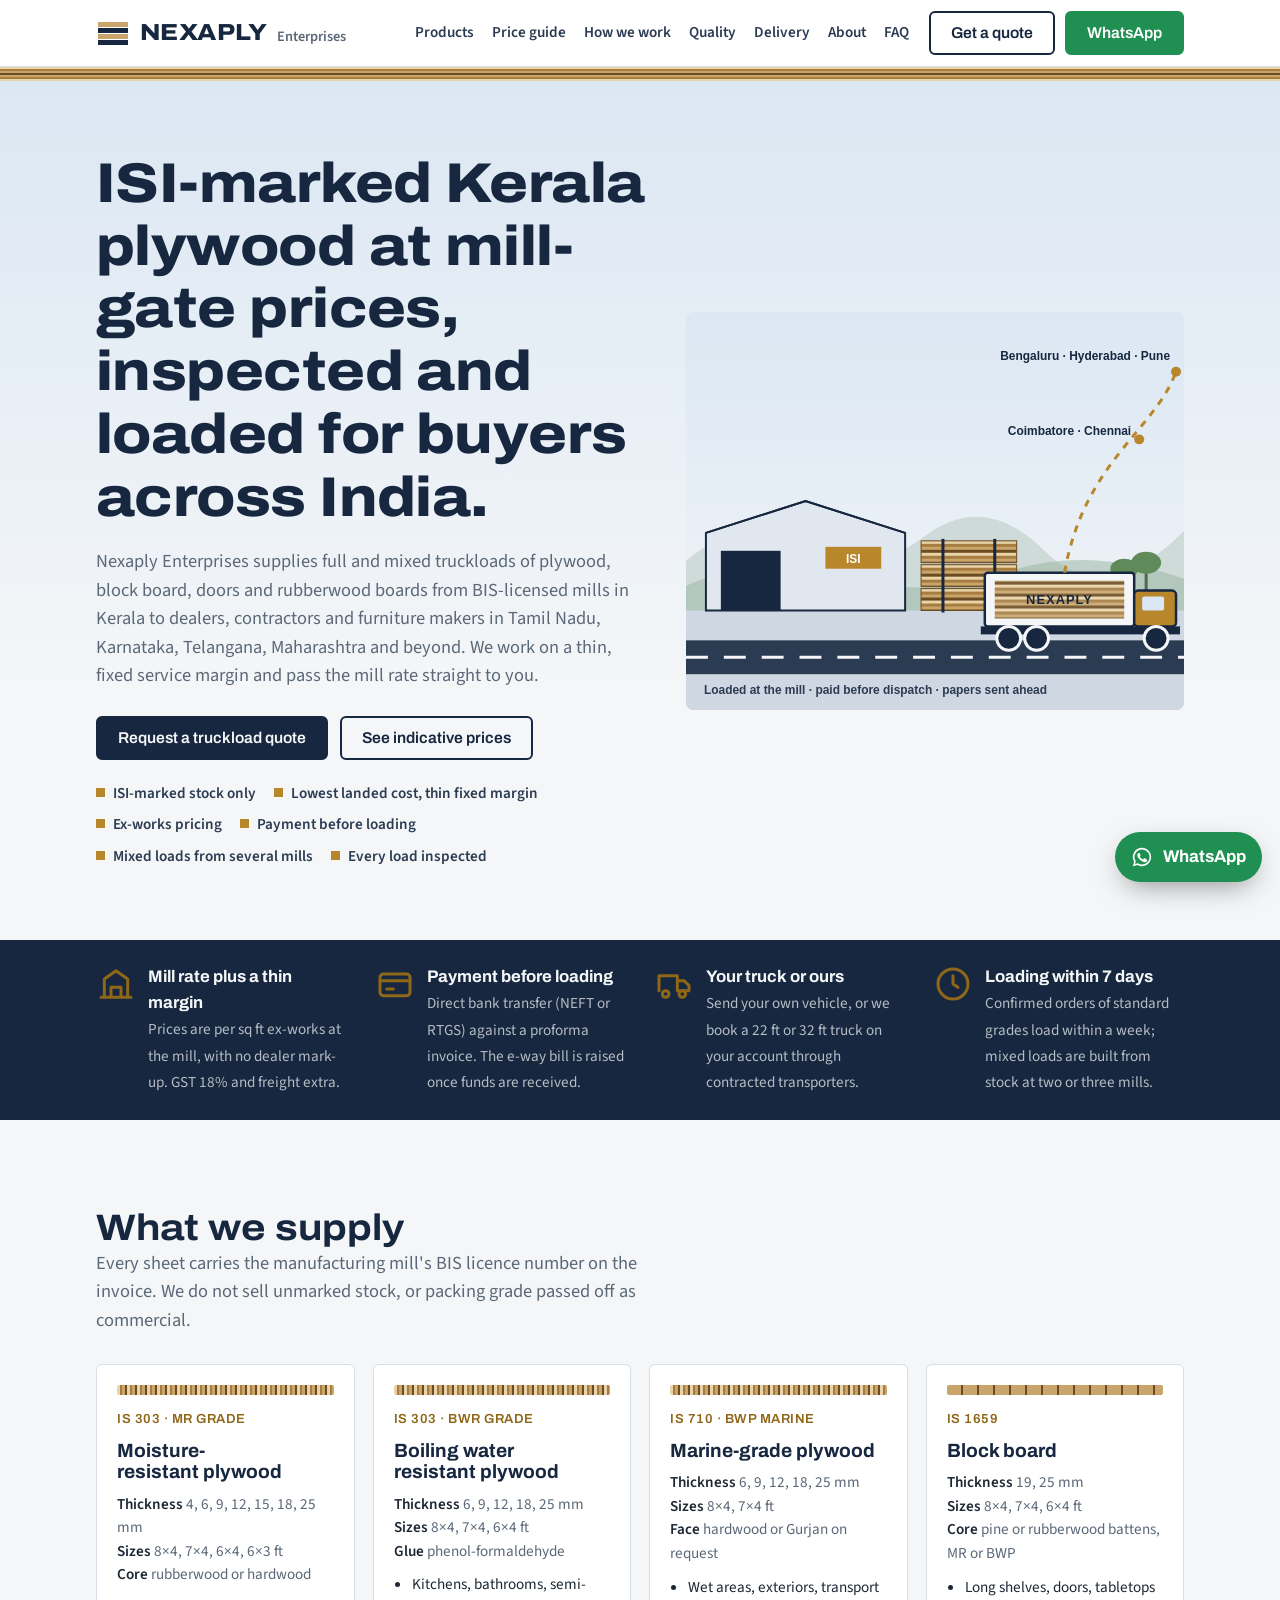
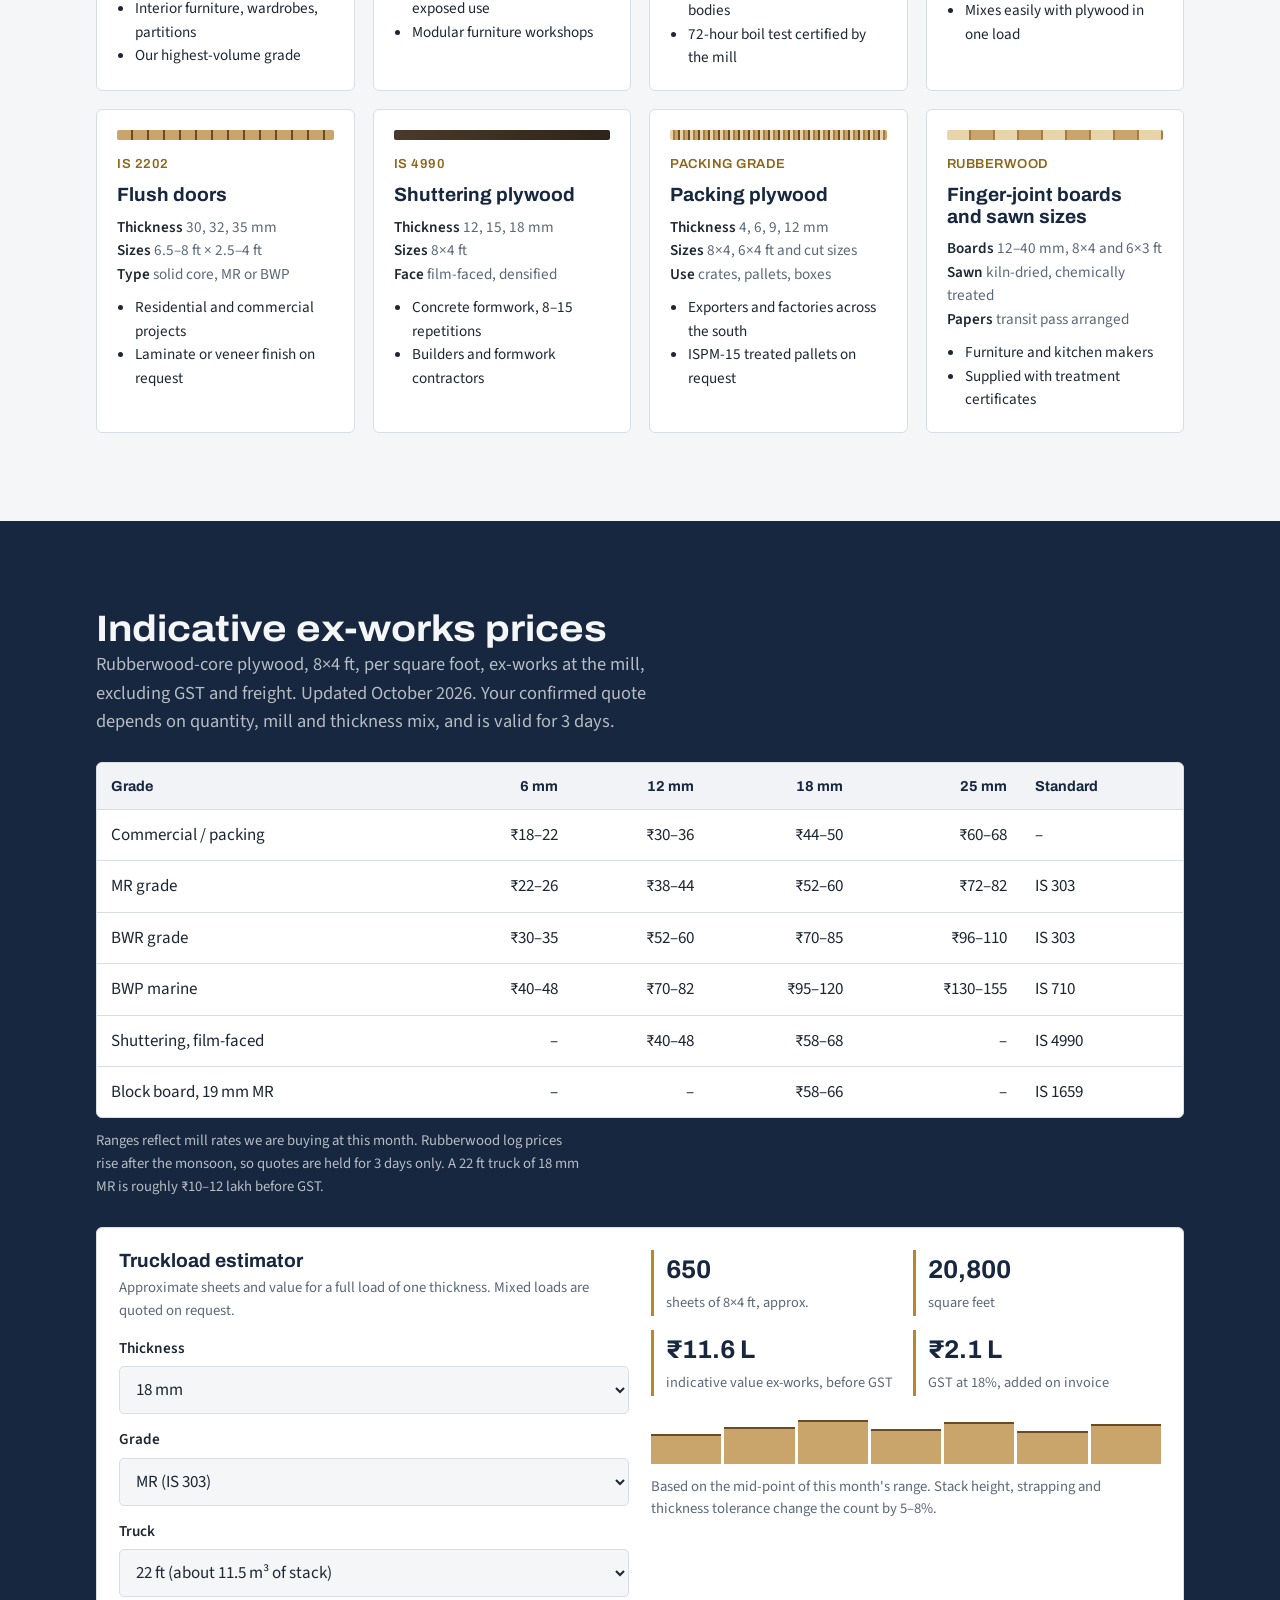
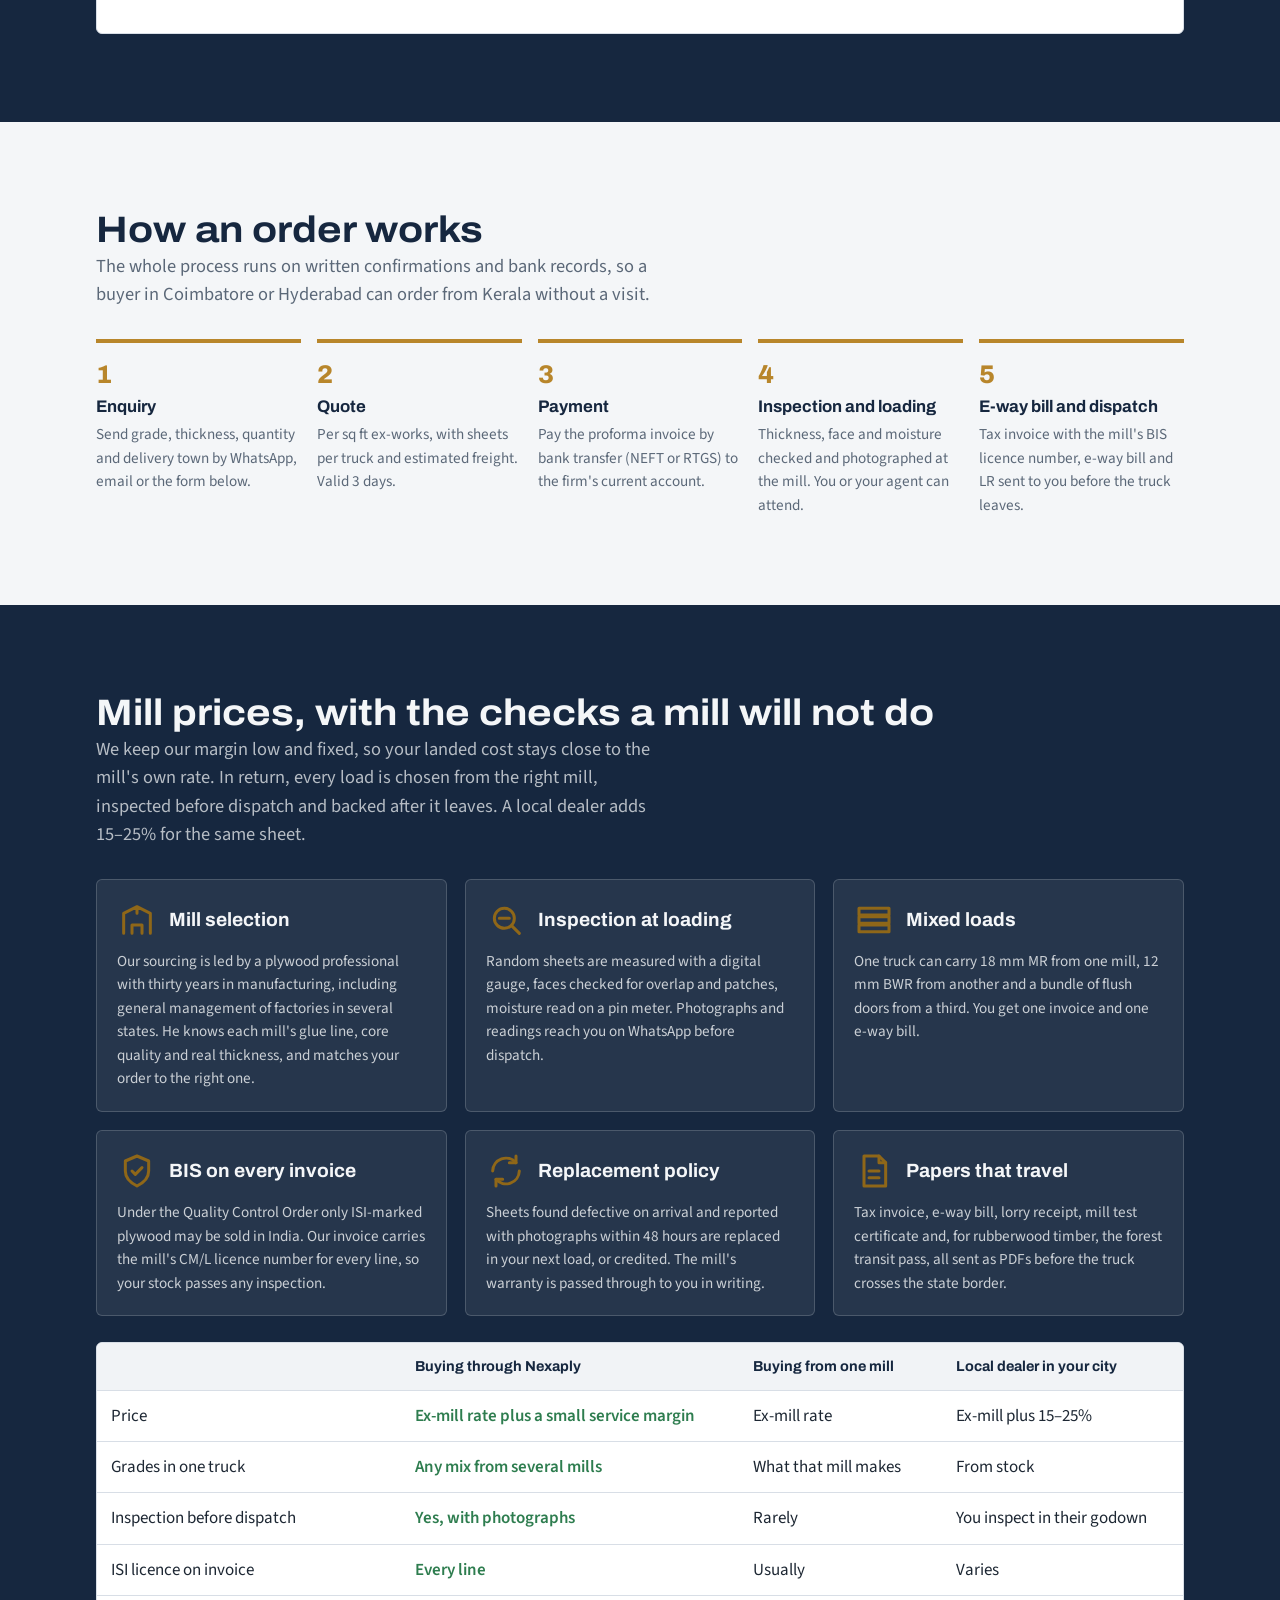
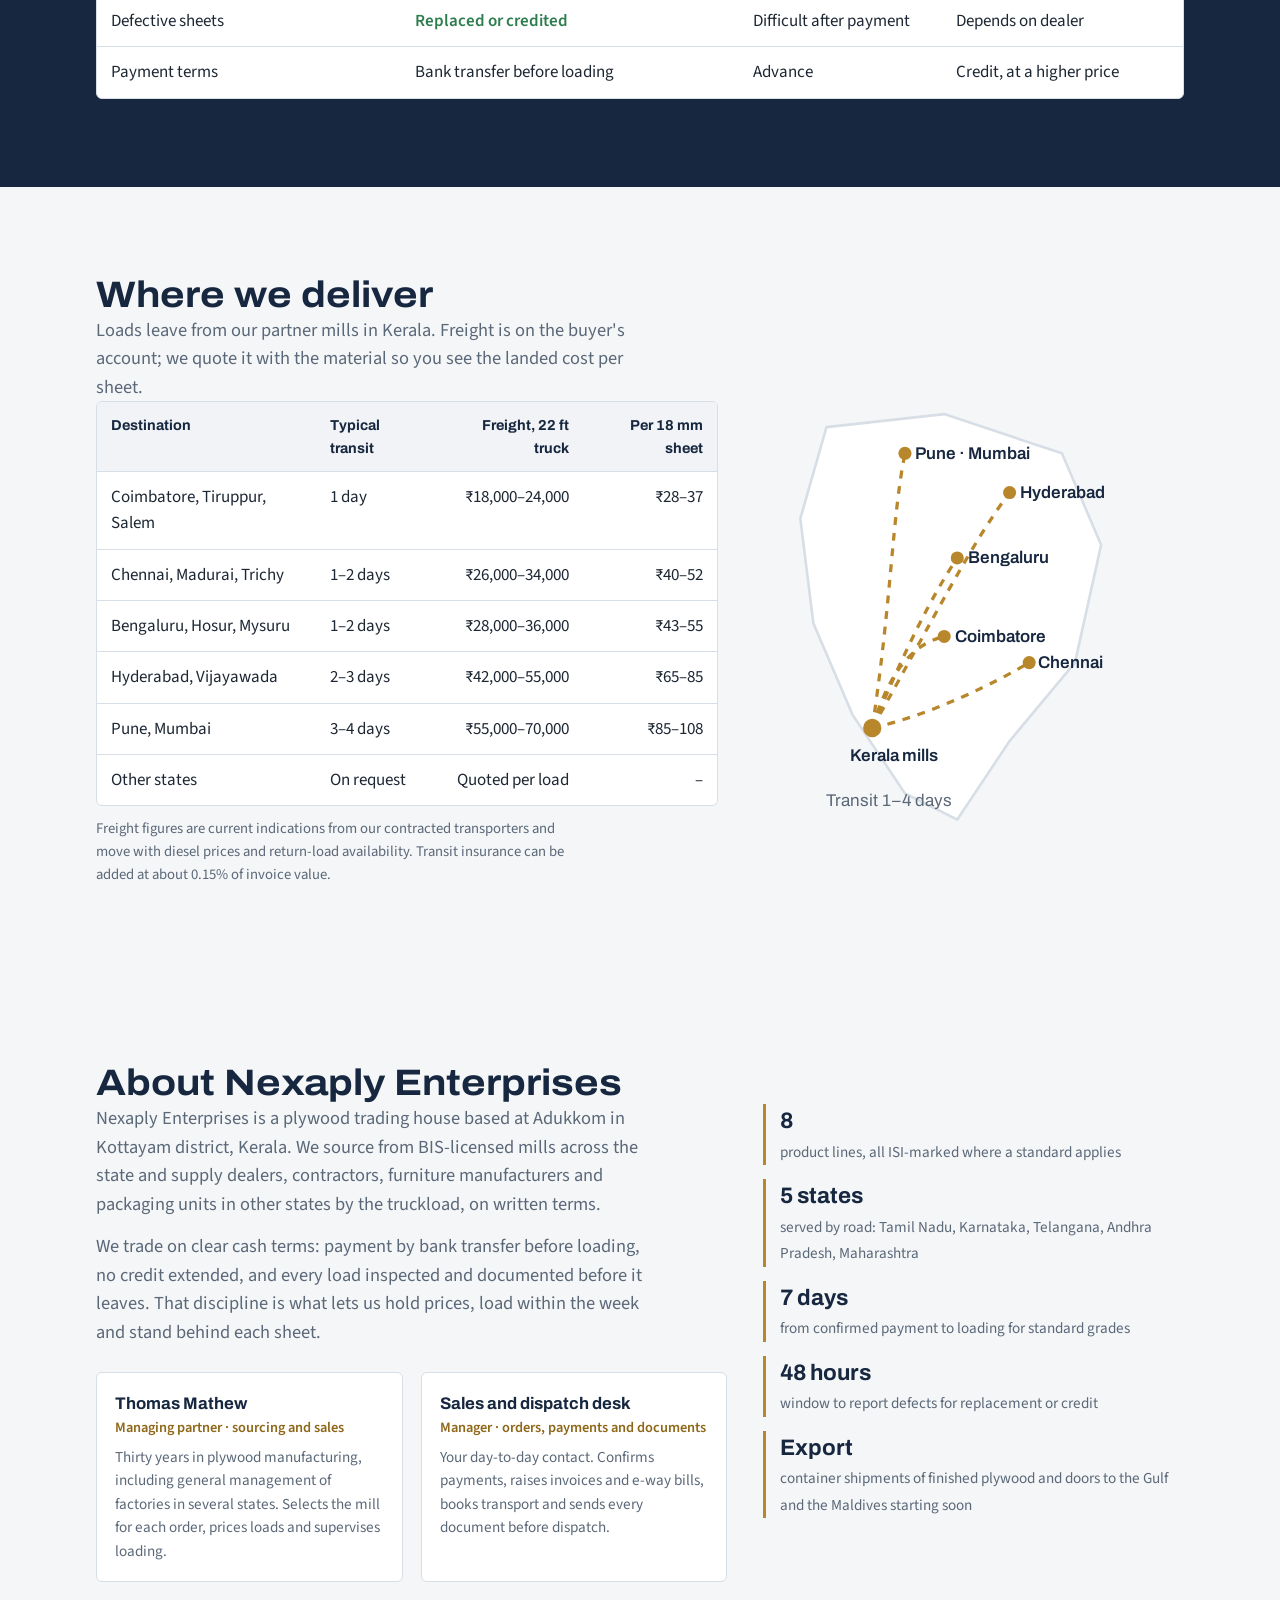
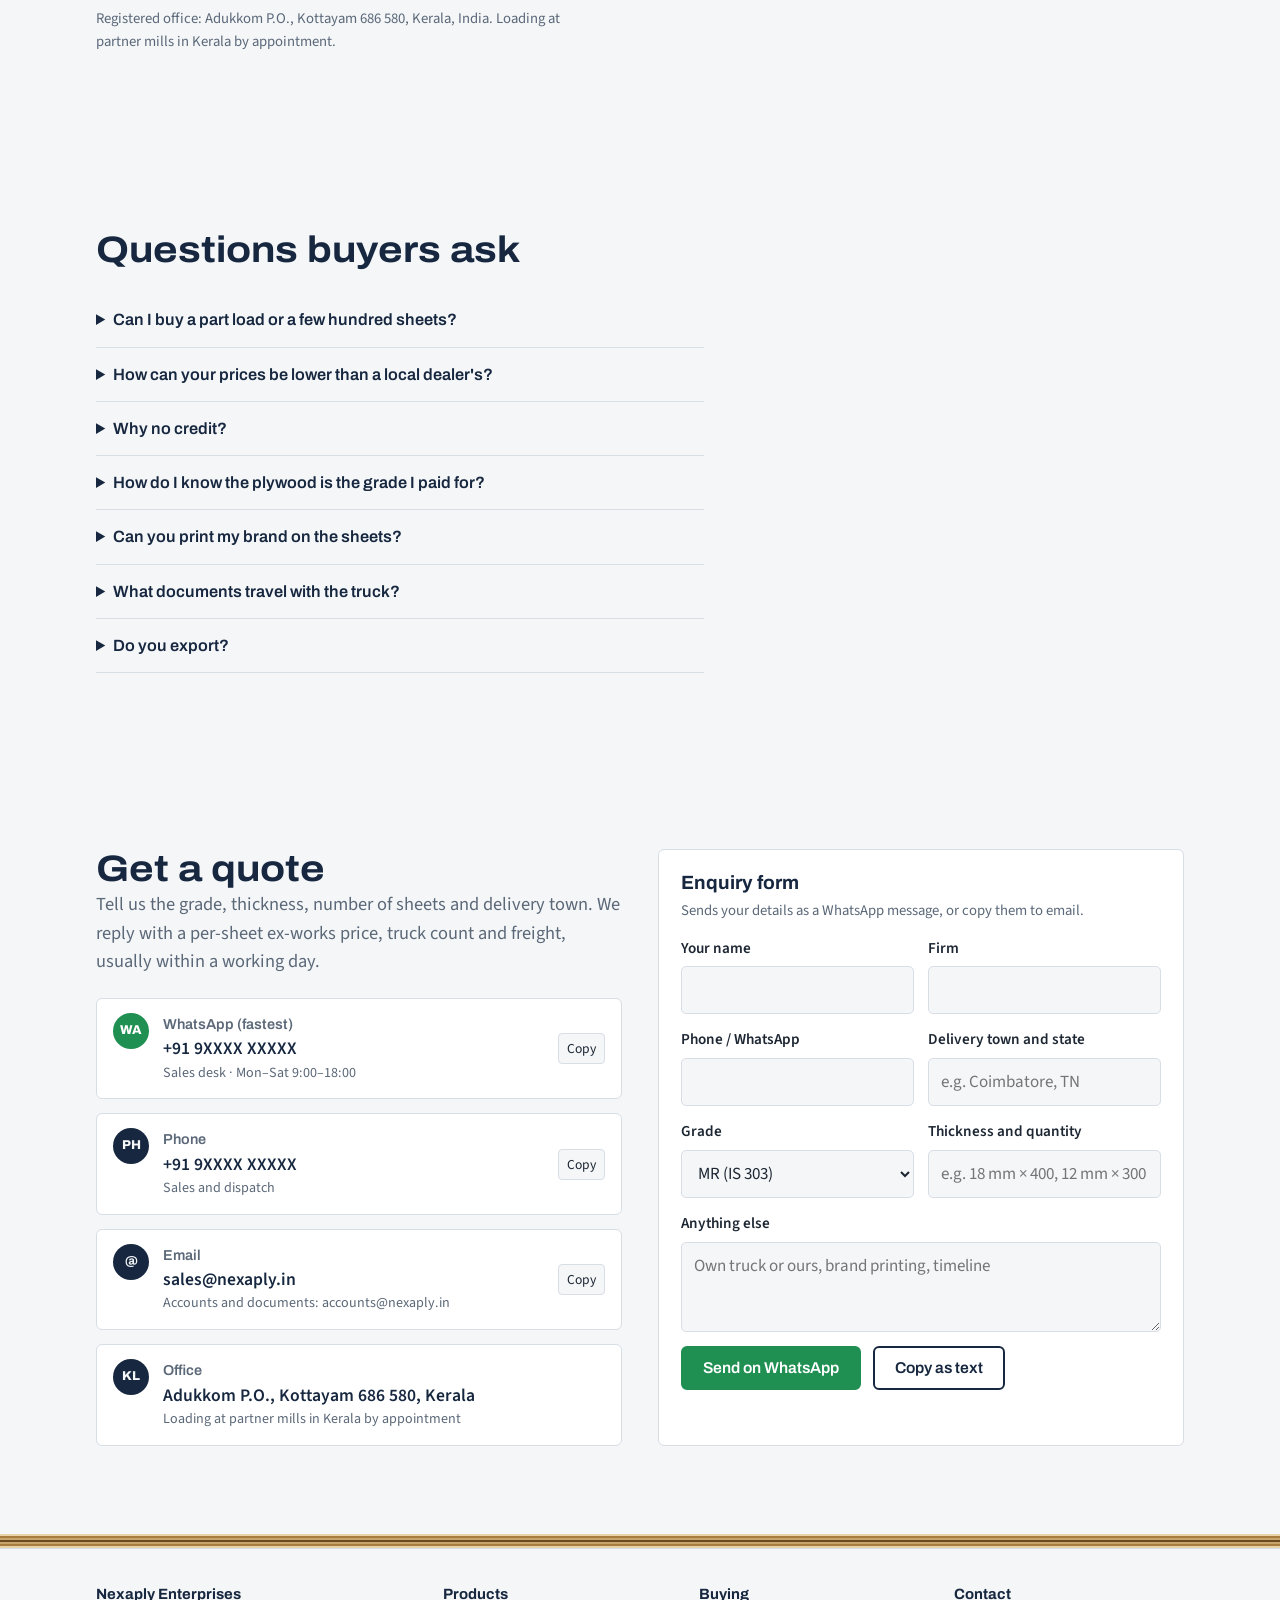
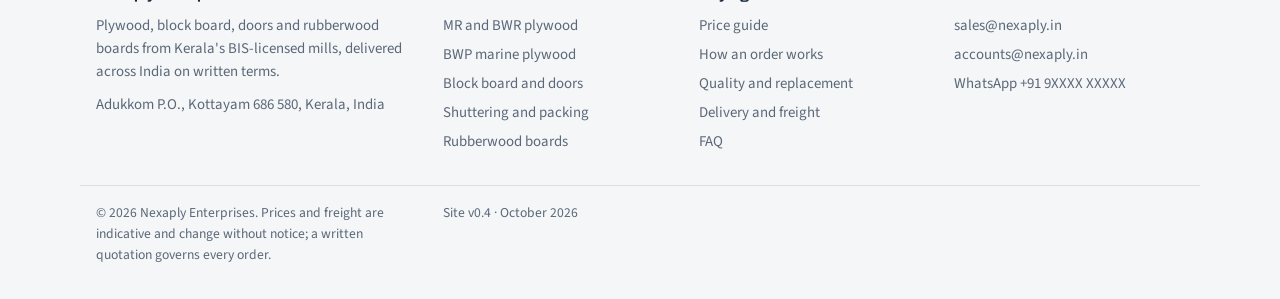
==== index.html @ f7e4535a "Nexaply Enterprises website v0.4 Single-page site: products, indicative prices, truckload estimator," ====
<!DOCTYPE html>
<html lang="en">
<head>
<meta charset="utf-8">
<meta name="viewport" content="width=device-width, initial-scale=1, viewport-fit=cover">
<title>Nexaply Enterprises | ISI-marked Kerala plywood by the truckload</title>
<meta name="description" content="Nexaply Enterprises supplies ISI-marked plywood, block board, doors and rubberwood boards from BIS-licensed Kerala mills to dealers and contractors across India at mill-gate prices.">
<link rel="icon" href="assets/favicon.svg" type="image/svg+xml">
<link rel="preconnect" href="https://fonts.googleapis.com">
<link rel="preconnect" href="https://fonts.gstatic.com" crossorigin>
<link rel="stylesheet" href="https://fonts.googleapis.com/css2?family=Archivo:wdth,wght@100,400;100,600;100,700;112,700;112,800&family=Source+Sans+3:ital,wght@0,400;0,600;1,400&display=swap">
<link rel="stylesheet" href="css/style.css">
</head>
<body>
<header>
  <div class="wrap">
    <a class="brand" href="#top" aria-label="Nexaply Enterprises home">
      <img class="mark" src="assets/logo-mark.svg" alt="" width="34" height="34">
      <b>NEXAPLY</b><span>Enterprises</span></a>
    <nav aria-label="Sections">
      <a href="#products">Products</a>
      <a href="#prices">Price guide</a>
      <a href="#how">How we work</a>
      <a href="#quality">Quality</a>
      <a href="#delivery">Delivery</a>
      <a href="#about">About</a>
      <a href="#faq">FAQ</a>
    </nav>
    <div class="hdr-cta">
      <a class="btn alt" href="#contact">Get a quote</a>
      <a class="btn wa" href="https://wa.me/919XXXXXXXXX?text=Hello%20Nexaply%2C%20I%20need%20a%20quote%20for%20plywood." target="_blank" rel="noopener">WhatsApp</a>
    </div>
  </div>
</header>
<div class="ply" aria-hidden="true"></div>

<section class="hero" id="top">
  <div class="wrap">
    <div>
      <h1>ISI-marked Kerala plywood at mill-gate prices, inspected and loaded for buyers across India.</h1>
      <p class="lede">Nexaply Enterprises supplies full and mixed truckloads of plywood, block board, doors and rubberwood boards from BIS-licensed mills in Kerala to dealers, contractors and furniture makers in Tamil Nadu, Karnataka, Telangana, Maharashtra and beyond. We work on a thin, fixed service margin and pass the mill rate straight to you.</p>
      <div class="cta-row">
        <a class="btn" href="#contact">Request a truckload quote</a>
        <a class="btn alt" href="#prices">See indicative prices</a>
      </div>
      <div class="tags">
        <span>ISI-marked stock only</span>
        <span>Lowest landed cost, thin fixed margin</span>
        <span>Ex-works pricing</span>
        <span>Payment before loading</span>
        <span>Mixed loads from several mills</span>
        <span>Every load inspected</span>
      </div>
    </div>
    <div class="scene" role="img" aria-label="Illustration of plywood bundles being loaded onto a truck at a Kerala mill, with a route heading north-east to other states">
      <img src="assets/hero-loading.svg" alt="" width="500" height="400">
    </div>
  </div>
</section>

<div class="terms">
  <div class="wrap">
    <div class="t"><span class="ico"><svg viewBox="0 0 24 24"><path d="M3 20h18M5 20V9l7-5 7 5v11M9 20v-6h6v6"/></svg></span><div><b>Mill rate plus a thin margin</b><span>Prices are per sq ft ex-works at the mill, with no dealer mark-up. GST 18% and freight extra.</span></div></div>
    <div class="t"><span class="ico"><svg viewBox="0 0 24 24"><rect x="3" y="6" width="18" height="13" rx="2"/><path d="M3 10h18M7 15h4"/></svg></span><div><b>Payment before loading</b><span>Direct bank transfer (NEFT or RTGS) against a proforma invoice. The e-way bill is raised once funds are received.</span></div></div>
    <div class="t"><span class="ico"><svg viewBox="0 0 24 24"><path d="M3 16V7h11v9M14 10h4l3 3v3h-7"/><circle cx="7" cy="18" r="2"/><circle cx="17" cy="18" r="2"/></svg></span><div><b>Your truck or ours</b><span>Send your own vehicle, or we book a 22 ft or 32 ft truck on your account through contracted transporters.</span></div></div>
    <div class="t"><span class="ico"><svg viewBox="0 0 24 24"><circle cx="12" cy="12" r="9"/><path d="M12 7v5l3 2"/></svg></span><div><b>Loading within 7 days</b><span>Confirmed orders of standard grades load within a week; mixed loads are built from stock at two or three mills.</span></div></div>
  </div>
</div>

<section id="products">
  <div class="wrap">
    <h2>What we supply</h2>
    <p class="lede">Every sheet carries the manufacturing mill's BIS licence number on the invoice. We do not sell unmarked stock, or packing grade passed off as commercial.</p>
    <div class="grid g4">
      <div class="card"><div class="edge"></div><span class="std">IS 303 · MR GRADE</span><h3>Moisture-resistant plywood</h3>
        <p class="spec"><b>Thickness</b> 4, 6, 9, 12, 15, 18, 25 mm<br><b>Sizes</b> 8×4, 7×4, 6×4, 6×3 ft<br><b>Core</b> rubberwood or hardwood</p>
        <ul><li>Interior furniture, wardrobes, partitions</li><li>Our highest-volume grade</li></ul></div>
      <div class="card"><div class="edge"></div><span class="std">IS 303 · BWR GRADE</span><h3>Boiling water resistant plywood</h3>
        <p class="spec"><b>Thickness</b> 6, 9, 12, 18, 25 mm<br><b>Sizes</b> 8×4, 7×4, 6×4 ft<br><b>Glue</b> phenol-formaldehyde</p>
        <ul><li>Kitchens, bathrooms, semi-exposed use</li><li>Modular furniture workshops</li></ul></div>
      <div class="card"><div class="edge"></div><span class="std">IS 710 · BWP MARINE</span><h3>Marine-grade plywood</h3>
        <p class="spec"><b>Thickness</b> 6, 9, 12, 18, 25 mm<br><b>Sizes</b> 8×4, 7×4 ft<br><b>Face</b> hardwood or Gurjan on request</p>
        <ul><li>Wet areas, exteriors, transport bodies</li><li>72-hour boil test certified by the mill</li></ul></div>
      <div class="card"><div class="edge d3"></div><span class="std">IS 1659</span><h3>Block board</h3>
        <p class="spec"><b>Thickness</b> 19, 25 mm<br><b>Sizes</b> 8×4, 7×4, 6×4 ft<br><b>Core</b> pine or rubberwood battens, MR or BWP</p>
        <ul><li>Long shelves, doors, tabletops</li><li>Mixes easily with plywood in one load</li></ul></div>
      <div class="card"><div class="edge d3"></div><span class="std">IS 2202</span><h3>Flush doors</h3>
        <p class="spec"><b>Thickness</b> 30, 32, 35 mm<br><b>Sizes</b> 6.5–8 ft × 2.5–4 ft<br><b>Type</b> solid core, MR or BWP</p>
        <ul><li>Residential and commercial projects</li><li>Laminate or veneer finish on request</li></ul></div>
      <div class="card"><div class="edge film"></div><span class="std">IS 4990</span><h3>Shuttering plywood</h3>
        <p class="spec"><b>Thickness</b> 12, 15, 18 mm<br><b>Sizes</b> 8×4 ft<br><b>Face</b> film-faced, densified</p>
        <ul><li>Concrete formwork, 8–15 repetitions</li><li>Builders and formwork contractors</li></ul></div>
      <div class="card"><div class="edge"></div><span class="std">PACKING GRADE</span><h3>Packing plywood</h3>
        <p class="spec"><b>Thickness</b> 4, 6, 9, 12 mm<br><b>Sizes</b> 8×4, 6×4 ft and cut sizes<br><b>Use</b> crates, pallets, boxes</p>
        <ul><li>Exporters and factories across the south</li><li>ISPM-15 treated pallets on request</li></ul></div>
      <div class="card"><div class="edge fj"></div><span class="std">RUBBERWOOD</span><h3>Finger-joint boards and sawn sizes</h3>
        <p class="spec"><b>Boards</b> 12–40 mm, 8×4 and 6×3 ft<br><b>Sawn</b> kiln-dried, chemically treated<br><b>Papers</b> transit pass arranged</p>
        <ul><li>Furniture and kitchen makers</li><li>Supplied with treatment certificates</li></ul></div>
    </div>
  </div>
</section>

<section id="prices" class="band">
  <div class="wrap">
    <h2>Indicative ex-works prices</h2>
    <p class="lede">Rubberwood-core plywood, 8×4 ft, per square foot, ex-works at the mill, excluding GST and freight. Updated October 2026. Your confirmed quote depends on quantity, mill and thickness mix, and is valid for 3 days.</p>
    <div class="tbl">
      <table>
        <thead><tr><th>Grade</th><th class="num">6 mm</th><th class="num">12 mm</th><th class="num">18 mm</th><th class="num">25 mm</th><th>Standard</th></tr></thead>
        <tbody>
          <tr><td>Commercial / packing</td><td class="num">₹18–22</td><td class="num">₹30–36</td><td class="num">₹44–50</td><td class="num">₹60–68</td><td>–</td></tr>
          <tr><td>MR grade</td><td class="num">₹22–26</td><td class="num">₹38–44</td><td class="num">₹52–60</td><td class="num">₹72–82</td><td>IS 303</td></tr>
          <tr><td>BWR grade</td><td class="num">₹30–35</td><td class="num">₹52–60</td><td class="num">₹70–85</td><td class="num">₹96–110</td><td>IS 303</td></tr>
          <tr><td>BWP marine</td><td class="num">₹40–48</td><td class="num">₹70–82</td><td class="num">₹95–120</td><td class="num">₹130–155</td><td>IS 710</td></tr>
          <tr><td>Shuttering, film-faced</td><td class="num">–</td><td class="num">₹40–48</td><td class="num">₹58–68</td><td class="num">–</td><td>IS 4990</td></tr>
          <tr><td>Block board, 19 mm MR</td><td class="num">–</td><td class="num">–</td><td class="num">₹58–66</td><td class="num">–</td><td>IS 1659</td></tr>
        </tbody>
      </table>
    </div>
    <p class="note">Ranges reflect mill rates we are buying at this month. Rubberwood log prices rise after the monsoon, so quotes are held for 3 days only. A 22 ft truck of 18 mm MR is roughly ₹10–12 lakh before GST.</p>

    <div class="calc">
      <div>
        <h3>Truckload estimator</h3>
        <p class="note" style="margin-top:6px;margin-bottom:14px">Approximate sheets and value for a full load of one thickness. Mixed loads are quoted on request.</p>
        <div class="field"><label for="c-thk">Thickness</label>
          <select id="c-thk"><option value="6">6 mm</option><option value="9">9 mm</option><option value="12">12 mm</option><option value="18" selected>18 mm</option><option value="25">25 mm</option></select></div>
        <div class="field"><label for="c-grade">Grade</label>
          <select id="c-grade"><option value="comm">Commercial / packing</option><option value="mr" selected>MR (IS 303)</option><option value="bwr">BWR (IS 303)</option><option value="bwp">BWP marine (IS 710)</option></select></div>
        <div class="field"><label for="c-truck">Truck</label>
          <select id="c-truck"><option value="1">22 ft (about 11.5 m³ of stack)</option><option value="2">32 ft multi-axle (about double)</option></select></div>
      </div>
      <div>
        <div class="out">
          <div><b id="o-sheets">650</b><span>sheets of 8×4 ft, approx.</span></div>
          <div><b id="o-sqft">20,800</b><span>square feet</span></div>
          <div><b id="o-value">₹11.6 L</b><span>indicative value ex-works, before GST</span></div>
          <div><b id="o-gst">₹2.1 L</b><span>GST at 18%, added on invoice</span></div>
        </div>
        <div class="stackviz" id="stackviz" aria-hidden="true"></div>
        <p class="note" style="margin-top:12px">Based on the mid-point of this month's range. Stack height, strapping and thickness tolerance change the count by 5–8%.</p>
      </div>
    </div>
  </div>
</section>

<section id="how">
  <div class="wrap">
    <h2>How an order works</h2>
    <p class="lede">The whole process runs on written confirmations and bank records, so a buyer in Coimbatore or Hyderabad can order from Kerala without a visit.</p>
    <div class="steps">
      <div class="step"><h3>Enquiry</h3><p>Send grade, thickness, quantity and delivery town by WhatsApp, email or the form below.</p></div>
      <div class="step"><h3>Quote</h3><p>Per sq ft ex-works, with sheets per truck and estimated freight. Valid 3 days.</p></div>
      <div class="step"><h3>Payment</h3><p>Pay the proforma invoice by bank transfer (NEFT or RTGS) to the firm's current account.</p></div>
      <div class="step"><h3>Inspection and loading</h3><p>Thickness, face and moisture checked and photographed at the mill. You or your agent can attend.</p></div>
      <div class="step"><h3>E-way bill and dispatch</h3><p>Tax invoice with the mill's BIS licence number, e-way bill and LR sent to you before the truck leaves.</p></div>
    </div>
  </div>
</section>

<section id="quality" class="band">
  <div class="wrap">
    <h2>Mill prices, with the checks a mill will not do</h2>
    <p class="lede">We keep our margin low and fixed, so your landed cost stays close to the mill's own rate. In return, every load is chosen from the right mill, inspected before dispatch and backed after it leaves. A local dealer adds 15–25% for the same sheet.</p>
    <div class="grid g3">
      <div class="card"><div class="qhead"><span class="ico"><svg viewBox="0 0 24 24"><path d="M4 20V8l8-4 8 4v12M9 20v-5h6v5M12 4v4"/></svg></span><h3>Mill selection</h3></div><p class="spec">Our sourcing is led by a plywood professional with thirty years in manufacturing, including general management of factories in several states. He knows each mill's glue line, core quality and real thickness, and matches your order to the right one.</p></div>
      <div class="card"><div class="qhead"><span class="ico"><svg viewBox="0 0 24 24"><circle cx="11" cy="11" r="6"/><path d="M20 20l-4.5-4.5M8 11h6"/></svg></span><h3>Inspection at loading</h3></div><p class="spec">Random sheets are measured with a digital gauge, faces checked for overlap and patches, moisture read on a pin meter. Photographs and readings reach you on WhatsApp before dispatch.</p></div>
      <div class="card"><div class="qhead"><span class="ico"><svg viewBox="0 0 24 24"><rect x="3" y="5" width="18" height="4"/><rect x="3" y="10" width="18" height="4"/><rect x="3" y="15" width="18" height="4"/></svg></span><h3>Mixed loads</h3></div><p class="spec">One truck can carry 18 mm MR from one mill, 12 mm BWR from another and a bundle of flush doors from a third. You get one invoice and one e-way bill.</p></div>
      <div class="card"><div class="qhead"><span class="ico"><svg viewBox="0 0 24 24"><path d="M12 3l7 3v6c0 4-3 7-7 9-4-2-7-5-7-9V6z"/><path d="M9 12l2 2 4-4"/></svg></span><h3>BIS on every invoice</h3></div><p class="spec">Under the Quality Control Order only ISI-marked plywood may be sold in India. Our invoice carries the mill's CM/L licence number for every line, so your stock passes any inspection.</p></div>
      <div class="card"><div class="qhead"><span class="ico"><svg viewBox="0 0 24 24"><path d="M4 12a8 8 0 0 1 14-5M20 12a8 8 0 0 1-14 5"/><path d="M18 3v4h-4M6 21v-4h4"/></svg></span><h3>Replacement policy</h3></div><p class="spec">Sheets found defective on arrival and reported with photographs within 48 hours are replaced in your next load, or credited. The mill's warranty is passed through to you in writing.</p></div>
      <div class="card"><div class="qhead"><span class="ico"><svg viewBox="0 0 24 24"><path d="M6 3h9l4 4v14H6z"/><path d="M15 3v4h4M9 12h6M9 16h6"/></svg></span><h3>Papers that travel</h3></div><p class="spec">Tax invoice, e-way bill, lorry receipt, mill test certificate and, for rubberwood timber, the forest transit pass, all sent as PDFs before the truck crosses the state border.</p></div>
    </div>
    <div class="tbl cmp">
      <table>
        <thead><tr><th></th><th>Buying through Nexaply</th><th>Buying from one mill</th><th>Local dealer in your city</th></tr></thead>
        <tbody>
          <tr><td>Price</td><td class="yes">Ex-mill rate plus a small service margin</td><td>Ex-mill rate</td><td>Ex-mill plus 15–25%</td></tr>
          <tr><td>Grades in one truck</td><td class="yes">Any mix from several mills</td><td>What that mill makes</td><td>From stock</td></tr>
          <tr><td>Inspection before dispatch</td><td class="yes">Yes, with photographs</td><td>Rarely</td><td>You inspect in their godown</td></tr>
          <tr><td>ISI licence on invoice</td><td class="yes">Every line</td><td>Usually</td><td>Varies</td></tr>
          <tr><td>Defective sheets</td><td class="yes">Replaced or credited</td><td>Difficult after payment</td><td>Depends on dealer</td></tr>
          <tr><td>Payment terms</td><td>Bank transfer before loading</td><td>Advance</td><td>Credit, at a higher price</td></tr>
        </tbody>
      </table>
    </div>
  </div>
</section>

<section id="delivery">
  <div class="wrap">
    <h2>Where we deliver</h2>
    <p class="lede">Loads leave from our partner mills in Kerala. Freight is on the buyer's account; we quote it with the material so you see the landed cost per sheet.</p>
    <div class="deliv">
      <div>
        <div class="tbl" style="margin-top:0">
          <table>
            <thead><tr><th>Destination</th><th>Typical transit</th><th class="num">Freight, 22 ft truck</th><th class="num">Per 18 mm sheet</th></tr></thead>
            <tbody>
              <tr><td>Coimbatore, Tiruppur, Salem</td><td>1 day</td><td class="num">₹18,000–24,000</td><td class="num">₹28–37</td></tr>
              <tr><td>Chennai, Madurai, Trichy</td><td>1–2 days</td><td class="num">₹26,000–34,000</td><td class="num">₹40–52</td></tr>
              <tr><td>Bengaluru, Hosur, Mysuru</td><td>1–2 days</td><td class="num">₹28,000–36,000</td><td class="num">₹43–55</td></tr>
              <tr><td>Hyderabad, Vijayawada</td><td>2–3 days</td><td class="num">₹42,000–55,000</td><td class="num">₹65–85</td></tr>
              <tr><td>Pune, Mumbai</td><td>3–4 days</td><td class="num">₹55,000–70,000</td><td class="num">₹85–108</td></tr>
              <tr><td>Other states</td><td>On request</td><td class="num">Quoted per load</td><td class="num">–</td></tr>
            </tbody>
          </table>
        </div>
        <p class="note">Freight figures are current indications from our contracted transporters and move with diesel prices and return-load availability. Transit insurance can be added at about 0.15% of invoice value.</p>
      </div>
      <div class="map" role="img" aria-label="Schematic map of South India showing routes from Kerala to Coimbatore, Chennai, Bengaluru, Hyderabad and Pune">
        <svg viewBox="0 0 300 330">
          <path d="M60 20 L150 10 L240 40 L270 110 L250 200 L200 260 L160 320 L120 300 L80 240 L50 170 L40 90Z" fill="var(--surface)" stroke="var(--line)" stroke-width="2"/>
          <g stroke="var(--amber)" stroke-width="2.5" fill="none" stroke-dasharray="6 6">
            <path d="M95 250 C 110 200, 130 185, 150 180"/>
            <path d="M95 250 C 140 240, 190 215, 215 200"/>
            <path d="M95 250 C 120 190, 140 150, 160 120"/>
            <path d="M95 250 C 140 170, 170 110, 200 70"/>
            <path d="M95 250 C 110 150, 110 90, 120 40"/>
          </g>
          <g fill="var(--amber)"><circle cx="95" cy="250" r="7"/><circle cx="150" cy="180" r="5"/><circle cx="215" cy="200" r="5"/><circle cx="160" cy="120" r="5"/><circle cx="200" cy="70" r="5"/><circle cx="120" cy="40" r="5"/></g>
          <text x="78" y="275">Kerala mills</text>
          <text x="158" y="184">Coimbatore</text>
          <text x="222" y="204">Chennai</text>
          <text x="168" y="124">Bengaluru</text>
          <text x="208" y="74">Hyderabad</text>
          <text x="128" y="44">Pune · Mumbai</text>
          <text class="lbl" x="60" y="310">Transit 1–4 days</text>
        </svg>
      </div>
    </div>
  </div>
</section>

<section id="about">
  <div class="wrap">
    <h2>About Nexaply Enterprises</h2>
    <div class="about">
      <div>
        <p class="lede">Nexaply Enterprises is a plywood trading house based at Adukkom in Kottayam district, Kerala. We source from BIS-licensed mills across the state and supply dealers, contractors, furniture manufacturers and packaging units in other states by the truckload, on written terms.</p>
        <p class="lede" style="margin-top:14px">We trade on clear cash terms: payment by bank transfer before loading, no credit extended, and every load inspected and documented before it leaves. That discipline is what lets us hold prices, load within the week and stand behind each sheet.</p>
        <div class="lead">
          <div><b>Thomas Mathew</b><span>Managing partner · sourcing and sales</span><p>Thirty years in plywood manufacturing, including general management of factories in several states. Selects the mill for each order, prices loads and supervises loading.</p></div>
          <div><b>Sales and dispatch desk</b><span>Manager · orders, payments and documents</span><p>Your day-to-day contact. Confirms payments, raises invoices and e-way bills, books transport and sends every document before dispatch.</p></div>
        </div>
      </div>
      <div class="facts">
        <div><b>8</b><span>product lines, all ISI-marked where a standard applies</span></div>
        <div><b>5 states</b><span>served by road: Tamil Nadu, Karnataka, Telangana, Andhra Pradesh, Maharashtra</span></div>
        <div><b>7 days</b><span>from confirmed payment to loading for standard grades</span></div>
        <div><b>48 hours</b><span>window to report defects for replacement or credit</span></div>
        <div><b>Export</b><span>container shipments of finished plywood and doors to the Gulf and the Maldives starting soon</span></div>
      </div>
    </div>
    <p class="note" style="margin-top:26px">Registered office: Adukkom P.O., Kottayam 686 580, Kerala, India. Loading at partner mills in Kerala by appointment.</p>
  </div>
</section>

<section id="faq">
  <div class="wrap">
    <h2>Questions buyers ask</h2>
    <div class="faq">
      <details><summary>Can I buy a part load or a few hundred sheets?</summary><p>Our minimum is a full 22 ft truck, which can be a mix of grades and thicknesses. Smaller lots are possible when we are consolidating a truck to your city; ask and we will tell you the next date.</p></details>
      <details><summary>How can your prices be lower than a local dealer's?</summary><p>We buy by the truckload direct from the mills, carry no godown stock, extend no credit and run a small team. That keeps our margin to a thin fixed amount per sheet, which is passed on as a lower price. A city dealer carries stock, credit and showroom costs and adds 15–25% for the same sheet.</p></details>
      <details><summary>Why no credit?</summary><p>Our price is low because we carry no debtors. Dealers who want credit can usually arrange it with their own bank against our proforma invoice at a lower cost than any trader could build into the price.</p></details>
      <details><summary>How do I know the plywood is the grade I paid for?</summary><p>Each line on the invoice carries the mill's BIS licence number and the IS standard. We send thickness readings and photographs before dispatch, and you or your agent are welcome at loading. Defects reported with photographs within 48 hours are replaced or credited.</p></details>
      <details><summary>Can you print my brand on the sheets?</summary><p>Yes, for full truckloads of a single grade, through a mill that adds your brand to its BIS licence. Allow four to six weeks for the first branded load.</p></details>
      <details><summary>What documents travel with the truck?</summary><p>Tax invoice with GSTIN and HSN 4412, e-way bill, lorry receipt, the mill's test certificate, and for rubberwood timber the Kerala Forest Department transit pass. All are sent to you as PDFs before dispatch.</p></details>
      <details><summary>Do you export?</summary><p>Container shipments of finished plywood, block board and doors to the Gulf and the Maldives are starting soon. Write to sales@nexaply.in for export enquiries.</p></details>
    </div>
  </div>
</section>

<section id="contact" class="contact">
  <div class="wrap">
    <div>
      <h2>Get a quote</h2>
      <p class="lede">Tell us the grade, thickness, number of sheets and delivery town. We reply with a per-sheet ex-works price, truck count and freight, usually within a working day.</p>
      <div class="chan">
        <div><span class="ic w">WA</span><div class="body"><b>WhatsApp (fastest)</b><span class="val" id="v-wa">+91 9XXXX XXXXX</span><small>Sales desk · Mon–Sat 9:00–18:00</small></div><button class="copy" data-copy="v-wa" type="button">Copy</button></div>
        <div><span class="ic">PH</span><div class="body"><b>Phone</b><span class="val" id="v-ph">+91 9XXXX XXXXX</span><small>Sales and dispatch</small></div><button class="copy" data-copy="v-ph" type="button">Copy</button></div>
        <div><span class="ic">@</span><div class="body"><b>Email</b><span class="val" id="v-em">sales@nexaply.in</span><small>Accounts and documents: accounts@nexaply.in</small></div><button class="copy" data-copy="v-em" type="button">Copy</button></div>
        <div><span class="ic">KL</span><div class="body"><b>Office</b><span class="val">Adukkom P.O., Kottayam 686 580, Kerala</span><small>Loading at partner mills in Kerala by appointment</small></div></div>
      </div>
    </div>
    <form id="qform" novalidate>
      <h3>Enquiry form</h3>
      <p class="note" style="margin:6px 0 14px">Sends your details as a WhatsApp message, or copy them to email.</p>
      <div class="row2">
        <div class="field"><label for="f-name">Your name</label><input id="f-name" required autocomplete="name"></div>
        <div class="field"><label for="f-firm">Firm</label><input id="f-firm" autocomplete="organization"></div>
      </div>
      <div class="row2">
        <div class="field"><label for="f-phone">Phone / WhatsApp</label><input id="f-phone" required inputmode="tel" autocomplete="tel"></div>
        <div class="field"><label for="f-city">Delivery town and state</label><input id="f-city" required placeholder="e.g. Coimbatore, TN"></div>
      </div>
      <div class="row2">
        <div class="field"><label for="f-grade">Grade</label>
          <select id="f-grade"><option>MR (IS 303)</option><option>BWR (IS 303)</option><option>BWP marine (IS 710)</option><option>Block board</option><option>Flush doors</option><option>Shuttering</option><option>Packing grade</option><option>Rubberwood boards / sawn</option><option>Mixed load</option></select></div>
        <div class="field"><label for="f-qty">Thickness and quantity</label><input id="f-qty" placeholder="e.g. 18 mm × 400, 12 mm × 300"></div>
      </div>
      <div class="field"><label for="f-note">Anything else</label><textarea id="f-note" placeholder="Own truck or ours, brand printing, timeline"></textarea></div>
      <div class="cta-row" style="margin-top:4px">
        <button class="btn wa" type="submit">Send on WhatsApp</button>
        <button class="btn alt" type="button" id="f-copy">Copy as text</button>
      </div>
      <p class="msg" id="f-msg" aria-live="polite"></p>
    </form>
  </div>
</section>

<div class="ply" aria-hidden="true"></div>
<footer>
  <div class="wrap">
    <div><b>Nexaply Enterprises</b><p>Plywood, block board, doors and rubberwood boards from Kerala's BIS-licensed mills, delivered across India on written terms.</p><p style="margin-top:10px">Adukkom P.O., Kottayam 686 580, Kerala, India</p></div>
    <div><b>Products</b><a href="#products">MR and BWR plywood</a><a href="#products">BWP marine plywood</a><a href="#products">Block board and doors</a><a href="#products">Shuttering and packing</a><a href="#products">Rubberwood boards</a></div>
    <div><b>Buying</b><a href="#prices">Price guide</a><a href="#how">How an order works</a><a href="#quality">Quality and replacement</a><a href="#delivery">Delivery and freight</a><a href="#faq">FAQ</a></div>
    <div><b>Contact</b><a href="#contact">sales@nexaply.in</a><a href="#contact">accounts@nexaply.in</a><a href="#contact">WhatsApp +91 9XXXX XXXXX</a></div>
  </div>
  <div class="wrap legal"><span>© 2026 Nexaply Enterprises. Prices and freight are indicative and change without notice; a written quotation governs every order.</span><span>Site v0.4 · October 2026</span></div>
</footer>

<a class="fab" href="https://wa.me/919XXXXXXXXX?text=Hello%20Nexaply%2C%20I%20need%20a%20quote%20for%20plywood." target="_blank" rel="noopener" aria-label="Chat on WhatsApp">
  <svg viewBox="0 0 24 24" aria-hidden="true"><path d="M12 2a10 10 0 0 0-8.6 15.1L2 22l5-1.3A10 10 0 1 0 12 2zm0 18.2a8.2 8.2 0 0 1-4.2-1.2l-.3-.2-3 .8.8-2.9-.2-.3A8.2 8.2 0 1 1 12 20.2zm4.5-6.1c-.2-.1-1.5-.7-1.7-.8s-.4-.1-.6.1-.6.8-.8 1-.3.2-.5.1a6.7 6.7 0 0 1-3.3-2.9c-.3-.4.2-.4.7-1.3.1-.2 0-.3 0-.5l-.8-1.8c-.2-.5-.4-.4-.6-.4h-.5a1 1 0 0 0-.7.3 3 3 0 0 0-.9 2.2 5.2 5.2 0 0 0 1.1 2.8 11.9 11.9 0 0 0 4.6 4c1.7.7 2.3.8 3.2.7a2.7 2.7 0 0 0 1.8-1.3 2.2 2.2 0 0 0 .1-1.3c0-.1-.2-.2-.5-.3z"/></svg>
  WhatsApp
</a>
<script src="js/main.js"></script>
</body>
</html>
---- css/style.css ----
/* Nexaply Enterprises — site styles (v0.3) */
/* Layout: left-aligned, 1120px measure; plywood cross-section stripes and flat line illustrations as the graphic language. */
:root{
  --bg:#f4f6f8; --surface:#ffffff; --ink:#16273f; --ink-2:#2b3b52; --fg:#1d2733; --muted:#5b6878; --line:#d8dee6;
  --amber:#b8862b; --amber-2:#8f6718; --band:#16273f; --band-fg:#f4f6f8; --ok:#2e7d4f;
  --ply1:#e9d3a8; --ply2:#c9a56b; --ply3:#a67c3f; --ply4:#6b4c22; --wa:#1f8f52;
  --sky:#dbe7f3; --road:#2b3b52;
  --font-display:"Archivo",system-ui,sans-serif; --font-body:"Source Sans 3","Segoe UI",system-ui,sans-serif;
  color-scheme:light;
}
@media (prefers-color-scheme: dark){
  :root:not([data-theme="light"]){
    --bg:#0f161f; --surface:#17202b; --ink:#e7edf5; --ink-2:#c7d2e0; --fg:#e3e9f0; --muted:#9aa8b8; --line:#2a3542;
    --amber:#d9a84b; --amber-2:#f0c468; --band:#0b1119; --band-fg:#e7edf5; --ply1:#d8c08f; --ply2:#b48f55; --ply3:#8e6a36; --ply4:#5a3f1c;
    --wa:#2fb568; --sky:#1b2a3b; --road:#c7d2e0; color-scheme:dark;
  }
}
:root[data-theme="dark"]{
  --bg:#0f161f; --surface:#17202b; --ink:#e7edf5; --ink-2:#c7d2e0; --fg:#e3e9f0; --muted:#9aa8b8; --line:#2a3542;
  --amber:#d9a84b; --amber-2:#f0c468; --band:#0b1119; --band-fg:#e7edf5; --ply1:#d8c08f; --ply2:#b48f55; --ply3:#8e6a36; --ply4:#5a3f1c;
  --wa:#2fb568; --sky:#1b2a3b; --road:#c7d2e0; color-scheme:dark;
}
*{box-sizing:border-box}
body{margin:0;background:var(--bg);color:var(--fg);font-family:var(--font-body);font-size:17px;line-height:1.55}
body::before{content:"";position:fixed;inset:0 0 auto;height:env(safe-area-inset-top,0px);z-index:10;background:var(--surface)}
h1,h2,h3,h4{font-family:var(--font-display);color:var(--ink);line-height:1.12;text-wrap:balance;margin:0}
h1{font-size:clamp(2rem,5.2vw,3.5rem);font-weight:800;font-stretch:112%;letter-spacing:-.01em}
h2{font-size:clamp(1.6rem,3.2vw,2.3rem);font-weight:700;font-stretch:112%}
h3{font-size:1.2rem;font-weight:700}
p{margin:0}
a{color:var(--ink);text-decoration-color:var(--amber);text-underline-offset:3px}
a:focus-visible,button:focus-visible,input:focus-visible,select:focus-visible,textarea:focus-visible{outline:3px solid var(--amber);outline-offset:2px}
.wrap{max-width:1120px;margin-inline:auto;padding-left:max(16px,env(safe-area-inset-left,0px));padding-right:max(16px,env(safe-area-inset-right,0px))}
section{padding-block:clamp(48px,7vw,88px)}
.lede{font-size:1.15rem;color:var(--muted);max-width:62ch}
.btn{display:inline-flex;align-items:center;gap:8px;font-family:var(--font-display);font-weight:600;font-size:.98rem;padding:12px 20px;border-radius:6px;border:2px solid var(--ink);background:var(--ink);color:var(--bg);text-decoration:none;cursor:pointer;line-height:1}
.btn.alt{background:transparent;color:var(--ink)}
.btn.wa{background:var(--wa);border-color:var(--wa);color:#fff}
.btn:hover{filter:brightness(1.08)}
.ply{height:14px;background:repeating-linear-gradient(180deg,var(--ply1) 0 2px,var(--ply3) 2px 4px,var(--ply2) 4px 6px,var(--ply4) 6px 8px,var(--ply2) 8px 10px,var(--ply3) 10px 12px,var(--ply1) 12px 14px)}
.ico{width:40px;height:40px;flex:0 0 40px}
.ico svg{width:100%;height:100%;fill:none;stroke:var(--amber);stroke-width:1.8;stroke-linecap:round;stroke-linejoin:round}

/* header */
header{position:sticky;top:env(safe-area-inset-top,0px);z-index:9;background:var(--surface);border-bottom:1px solid var(--line)}
header .wrap{display:flex;align-items:center;gap:20px;min-height:66px}
.brand{display:flex;align-items:center;gap:10px;text-decoration:none}
.brand .mark{width:34px;height:34px;flex:0 0 34px}
.brand b{font-family:var(--font-display);font-weight:800;font-stretch:112%;font-size:1.45rem;letter-spacing:.02em;color:var(--ink)}
.brand span{font-size:.9rem;color:var(--muted);font-weight:600;align-self:flex-end;padding-bottom:3px}
nav{display:flex;gap:18px;margin-left:auto;flex-wrap:wrap}
nav a{text-decoration:none;font-weight:600;font-size:.95rem;color:var(--ink-2)}
.hdr-cta{display:flex;gap:10px}
@media (max-width:900px){nav{display:none}.hdr-cta .btn.alt{display:none}}

/* hero */
.hero{padding-block:clamp(40px,6vw,72px);background:linear-gradient(180deg,var(--sky) 0%,var(--bg) 70%)}
.hero .wrap{display:grid;grid-template-columns:1.05fr .95fr;gap:40px;align-items:center}
@media (max-width:860px){.hero .wrap{grid-template-columns:1fr}}
.hero p.lede{margin-top:18px}
.cta-row{display:flex;gap:12px;flex-wrap:wrap;margin-top:26px}
.tags{display:flex;flex-wrap:wrap;gap:8px 18px;margin-top:22px;font-weight:600;color:var(--ink-2);font-size:.95rem}
.tags span::before{content:"";display:inline-block;width:9px;height:9px;background:var(--amber);margin-right:8px;vertical-align:1px}
.scene{max-width:100%;aspect-ratio:5/4;width:100%}
.scene svg{width:100%;height:100%;display:block}

/* terms strip */
.terms{background:var(--band);color:var(--band-fg);padding-block:24px}
.terms .wrap{display:grid;grid-template-columns:repeat(4,1fr);gap:18px 28px}
.terms .t{display:flex;gap:12px;align-items:flex-start}
.terms .ico svg{stroke:var(--amber-2)}
.terms b{display:block;font-family:var(--font-display);font-size:1.05rem}
.terms span{color:color-mix(in srgb,var(--band-fg) 72%,transparent);font-size:.95rem}
@media (max-width:860px){.terms .wrap{grid-template-columns:1fr 1fr}}
@media (max-width:480px){.terms .wrap{grid-template-columns:1fr}}

/* products */
.grid{display:grid;gap:18px;margin-top:30px}
.g4{grid-template-columns:repeat(4,1fr)}.g3{grid-template-columns:repeat(3,1fr)}.g2{grid-template-columns:repeat(2,1fr)}
@media (max-width:980px){.g4{grid-template-columns:repeat(2,1fr)}.g3{grid-template-columns:repeat(2,1fr)}}
@media (max-width:600px){.g4,.g3,.g2{grid-template-columns:1fr}}
.card{background:var(--surface);border:1px solid var(--line);border-radius:6px;padding:20px;min-width:0;display:flex;flex-direction:column;gap:10px}
.card .std{font-family:var(--font-display);font-weight:600;font-size:.82rem;color:var(--amber-2);letter-spacing:.04em}
.card .spec{font-size:.95rem;color:var(--muted)}
.card .spec b{color:var(--fg);font-weight:600}
.card ul{margin:0;padding-left:18px;font-size:.95rem}
.card .edge{height:10px;border-radius:2px;background:repeating-linear-gradient(90deg,var(--ply1) 0 3px,var(--ply3) 3px 5px,var(--ply2) 5px 8px,var(--ply4) 8px 10px);margin-bottom:4px}
.card .edge.d3{background:repeating-linear-gradient(90deg,var(--ply2) 0 14px,var(--ply4) 14px 16px)}
.card .edge.film{background:linear-gradient(90deg,#4a3a2a,#2f2419)}
.card .edge.fj{background:repeating-linear-gradient(90deg,var(--ply1) 0 22px,var(--ply3) 22px 24px,var(--ply2) 24px 46px,var(--ply3) 46px 48px)}

/* tables */
.tbl{overflow-x:auto;margin-top:26px;border:1px solid var(--line);border-radius:6px;background:var(--surface)}
table{border-collapse:collapse;width:100%;min-width:620px;font-variant-numeric:tabular-nums}
th,td{text-align:left;padding:12px 14px;border-bottom:1px solid var(--line);vertical-align:top}
th{font-family:var(--font-display);font-weight:700;font-size:.9rem;color:var(--ink);background:color-mix(in srgb,var(--line) 35%,var(--surface))}
tr:last-child td{border-bottom:0}
td.num,th.num{text-align:right}
.note{font-size:.92rem;color:var(--muted);margin-top:12px;max-width:70ch}

/* calculator */
.calc{background:var(--surface);border:1px solid var(--line);border-radius:6px;padding:22px;display:grid;grid-template-columns:1fr 1fr;gap:22px;margin-top:28px}
@media (max-width:760px){.calc{grid-template-columns:1fr}}
.field{display:flex;flex-direction:column;gap:6px;margin-bottom:14px}
label{font-weight:600;font-size:.95rem}
select,input,textarea{font:inherit;padding:10px 12px;border:1px solid var(--line);border-radius:5px;background:var(--bg);color:var(--fg);width:100%}
.out{display:grid;grid-template-columns:1fr 1fr;gap:14px}
.out div{border-left:3px solid var(--amber);padding-left:12px}
.out b{display:block;font-family:var(--font-display);font-size:1.6rem;font-weight:700;color:var(--ink);font-variant-numeric:tabular-nums}
.out span{font-size:.9rem;color:var(--muted)}
.stackviz{margin-top:14px;height:54px;display:flex;align-items:flex-end;gap:3px}
.stackviz i{display:block;flex:1;background:var(--ply2);border-top:2px solid var(--ply4);min-width:0}

/* steps */
.steps{display:grid;grid-template-columns:repeat(5,1fr);gap:16px;margin-top:30px;counter-reset:s}
@media (max-width:980px){.steps{grid-template-columns:repeat(2,1fr)}}
@media (max-width:520px){.steps{grid-template-columns:1fr}}
.step{counter-increment:s;border-top:4px solid var(--amber);padding-top:12px;min-width:0}
.step::before{content:counter(s);font-family:var(--font-display);font-weight:800;font-size:1.6rem;color:var(--amber);display:block}
.step h3{font-size:1.05rem;margin-top:4px}
.step p{font-size:.95rem;color:var(--muted);margin-top:6px}

/* dark band sections */
.band{background:var(--band);color:var(--band-fg)}
.band h2,.band h3{color:var(--band-fg)}
.band .lede,.band .note{color:color-mix(in srgb,var(--band-fg) 72%,transparent)}
.band .card{background:color-mix(in srgb,var(--band-fg) 7%,transparent);border-color:color-mix(in srgb,var(--band-fg) 18%,transparent)}
.band .card .spec,.band .card ul{color:color-mix(in srgb,var(--band-fg) 80%,transparent)}
.band .card .spec b{color:var(--band-fg)}
.band .tbl{color:var(--fg)}
.band .tbl th{color:var(--ink)}
.band .calc{color:var(--fg)}
.band .calc h3{color:var(--ink)}
.band .calc .note{color:var(--muted)}
.band .ico svg{stroke:var(--amber-2)}
.qhead{display:flex;align-items:center;gap:12px}

/* compare */
.cmp th:first-child,.cmp td:first-child{width:28%}
.yes{color:var(--ok);font-weight:600}
.band .tbl .yes{color:var(--ok)}

/* delivery map */
.deliv{display:grid;grid-template-columns:1.1fr .9fr;gap:30px;align-items:start}
@media (max-width:900px){.deliv{grid-template-columns:1fr}}
.map{max-width:100%;aspect-ratio:1/1.1;width:100%}
.map svg{width:100%;height:100%;display:block}
.map text{font-family:var(--font-display);font-size:13px;font-weight:600;fill:var(--ink)}
.map .lbl{fill:var(--muted);font-weight:400}

/* about */
.about{display:grid;grid-template-columns:1.2fr .8fr;gap:36px;align-items:start}
@media (max-width:860px){.about{grid-template-columns:1fr}}
.facts{display:grid;gap:14px}
.facts div{border-left:3px solid var(--amber);padding-left:14px}
.facts b{display:block;font-family:var(--font-display);font-size:1.4rem;color:var(--ink);font-variant-numeric:tabular-nums}
.facts span{color:var(--muted);font-size:.95rem}
.lead{margin-top:26px;display:grid;grid-template-columns:1fr 1fr;gap:18px}
@media (max-width:600px){.lead{grid-template-columns:1fr}}
.lead div{background:var(--surface);border:1px solid var(--line);border-radius:6px;padding:18px}
.lead b{display:block;font-family:var(--font-display);font-size:1.05rem;color:var(--ink)}
.lead span{display:block;color:var(--amber-2);font-weight:600;font-size:.9rem;margin-bottom:6px}
.lead p{font-size:.95rem;color:var(--muted)}

/* faq */
.faq{max-width:76ch;margin-top:22px}
.faq details{border-bottom:1px solid var(--line);padding:14px 0}
.faq summary{cursor:pointer;font-weight:600;font-family:var(--font-display);font-size:1.02rem;color:var(--ink)}
.faq p{margin-top:8px;color:var(--muted)}

/* contact */
.contact .wrap{display:grid;grid-template-columns:1fr 1fr;gap:36px;align-items:start}
@media (max-width:860px){.contact .wrap{grid-template-columns:1fr}}
.chan{display:grid;gap:14px;margin-top:22px}
.chan>div{display:flex;gap:14px;align-items:flex-start;border:1px solid var(--line);border-radius:6px;padding:14px 16px;background:var(--surface)}
.chan .body{flex:1;min-width:0}
.chan .ic{width:36px;height:36px;flex:0 0 36px;border-radius:50%;display:grid;place-items:center;background:var(--ink);color:var(--bg);font-family:var(--font-display);font-weight:800;font-size:.8rem}
.chan .ic.w{background:var(--wa);color:#fff}
.chan b{display:block;font-family:var(--font-display);font-size:.9rem;color:var(--muted);font-weight:600}
.chan .val{display:block;font-size:1.1rem;font-weight:600;color:var(--ink);user-select:all;overflow-wrap:anywhere}
.chan small{display:block;color:var(--muted);font-size:.88rem}
.copy{margin-left:auto;font:inherit;font-size:.85rem;border:1px solid var(--line);background:var(--bg);color:var(--fg);border-radius:4px;padding:4px 8px;cursor:pointer;align-self:center}
form{background:var(--surface);border:1px solid var(--line);border-radius:6px;padding:22px}
.row2{display:grid;grid-template-columns:1fr 1fr;gap:0 14px}
@media (max-width:520px){.row2{grid-template-columns:1fr}}
.msg{margin-top:12px;font-size:.95rem;color:var(--ok);min-height:1.4em}
textarea{min-height:90px;resize:vertical}

/* footer */
footer{border-top:1px solid var(--line);padding-block:34px;font-size:.93rem;color:var(--muted)}
footer .wrap{display:grid;grid-template-columns:1.4fr 1fr 1fr 1fr;gap:26px}
@media (max-width:860px){footer .wrap{grid-template-columns:1fr 1fr}}
@media (max-width:520px){footer .wrap{grid-template-columns:1fr}}
footer b{display:block;color:var(--ink);font-family:var(--font-display);margin-bottom:8px}
footer a{display:block;text-decoration:none;color:var(--muted);margin-bottom:6px}
.legal{margin-top:26px;padding-top:16px;border-top:1px solid var(--line);font-size:.85rem;display:flex;justify-content:space-between;flex-wrap:wrap;gap:8px}

/* floating whatsapp */
.fab{position:fixed;right:calc(18px + env(safe-area-inset-right,0px));bottom:calc(18px + env(safe-area-inset-bottom,0px));z-index:20;display:flex;align-items:center;gap:10px;background:var(--wa);color:#fff;text-decoration:none;font-family:var(--font-display);font-weight:700;padding:12px 16px;border-radius:999px;box-shadow:0 10px 30px -10px rgba(0,0,0,.5)}
.fab svg{width:22px;height:22px;fill:#fff}
@media (prefers-reduced-motion:no-preference){.btn,.fab{transition:filter .15s}}
.scene img{width:100%;height:auto;display:block;border-radius:8px}
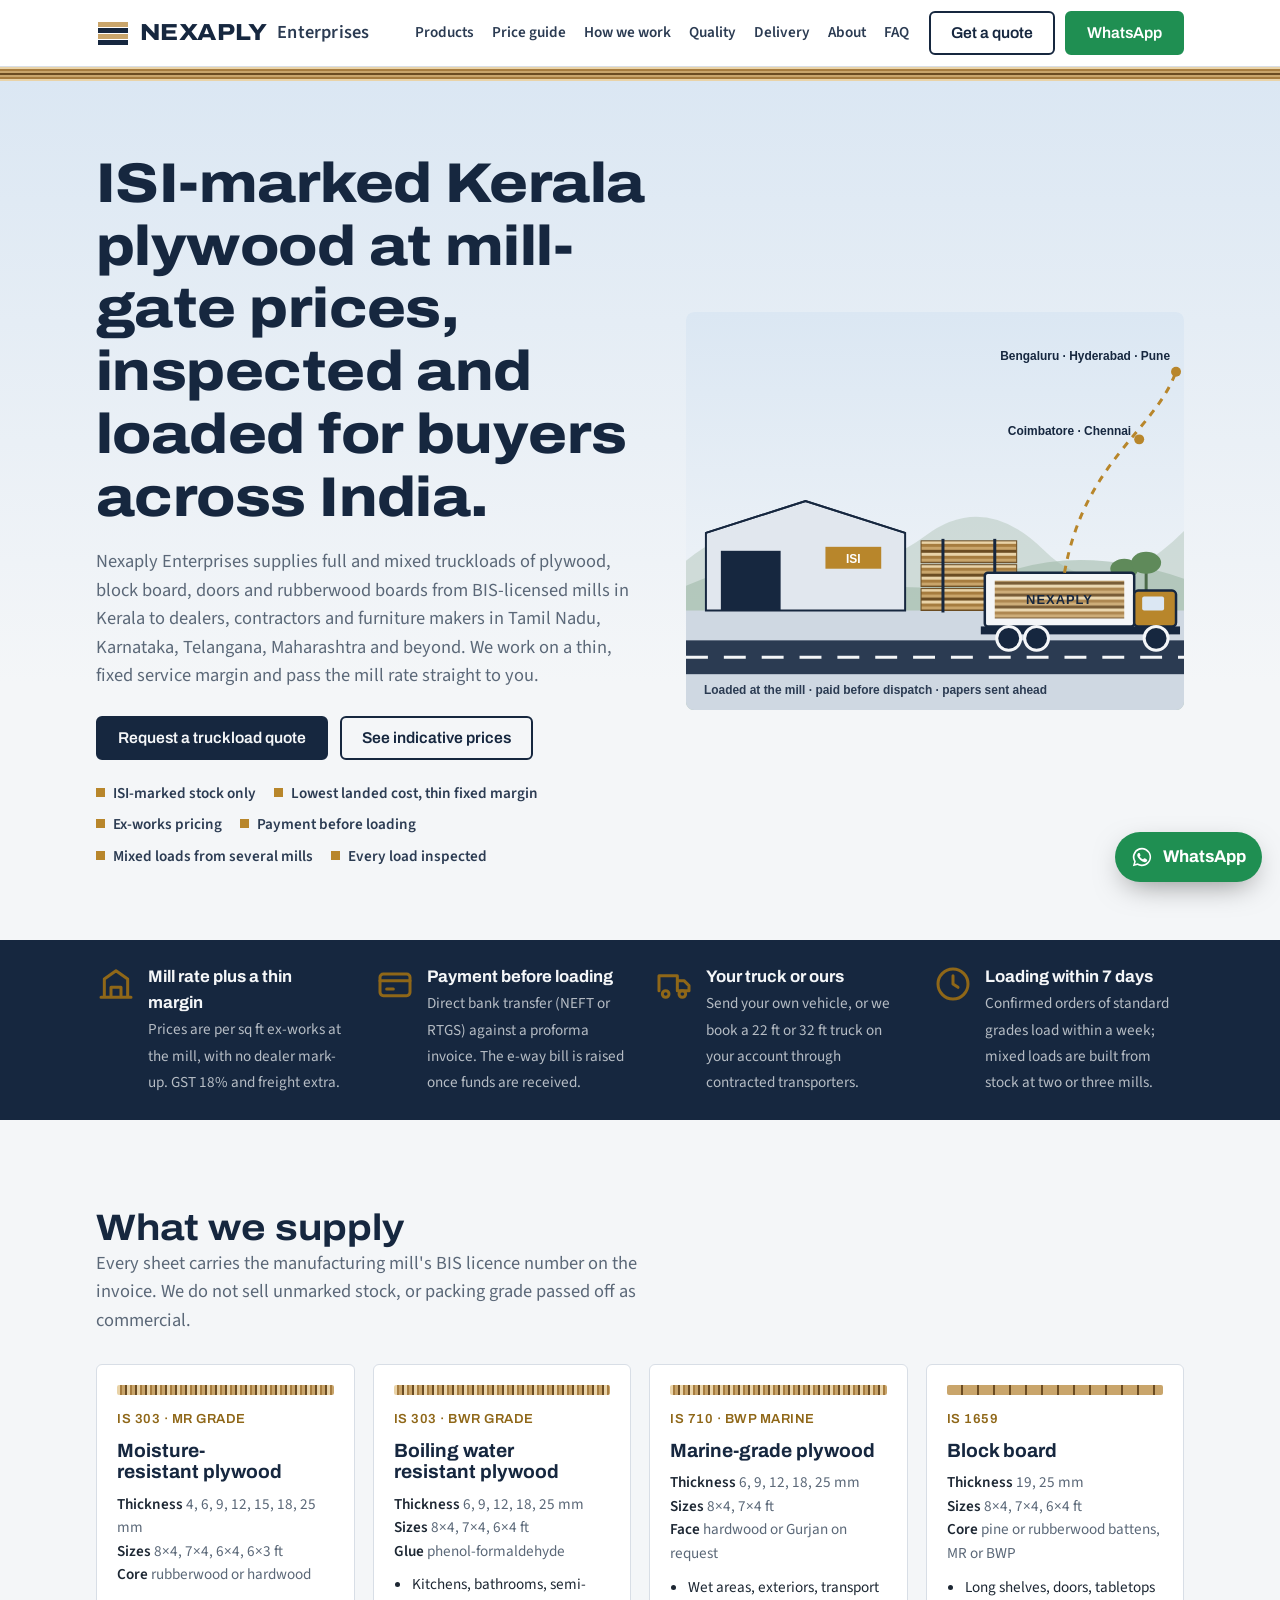
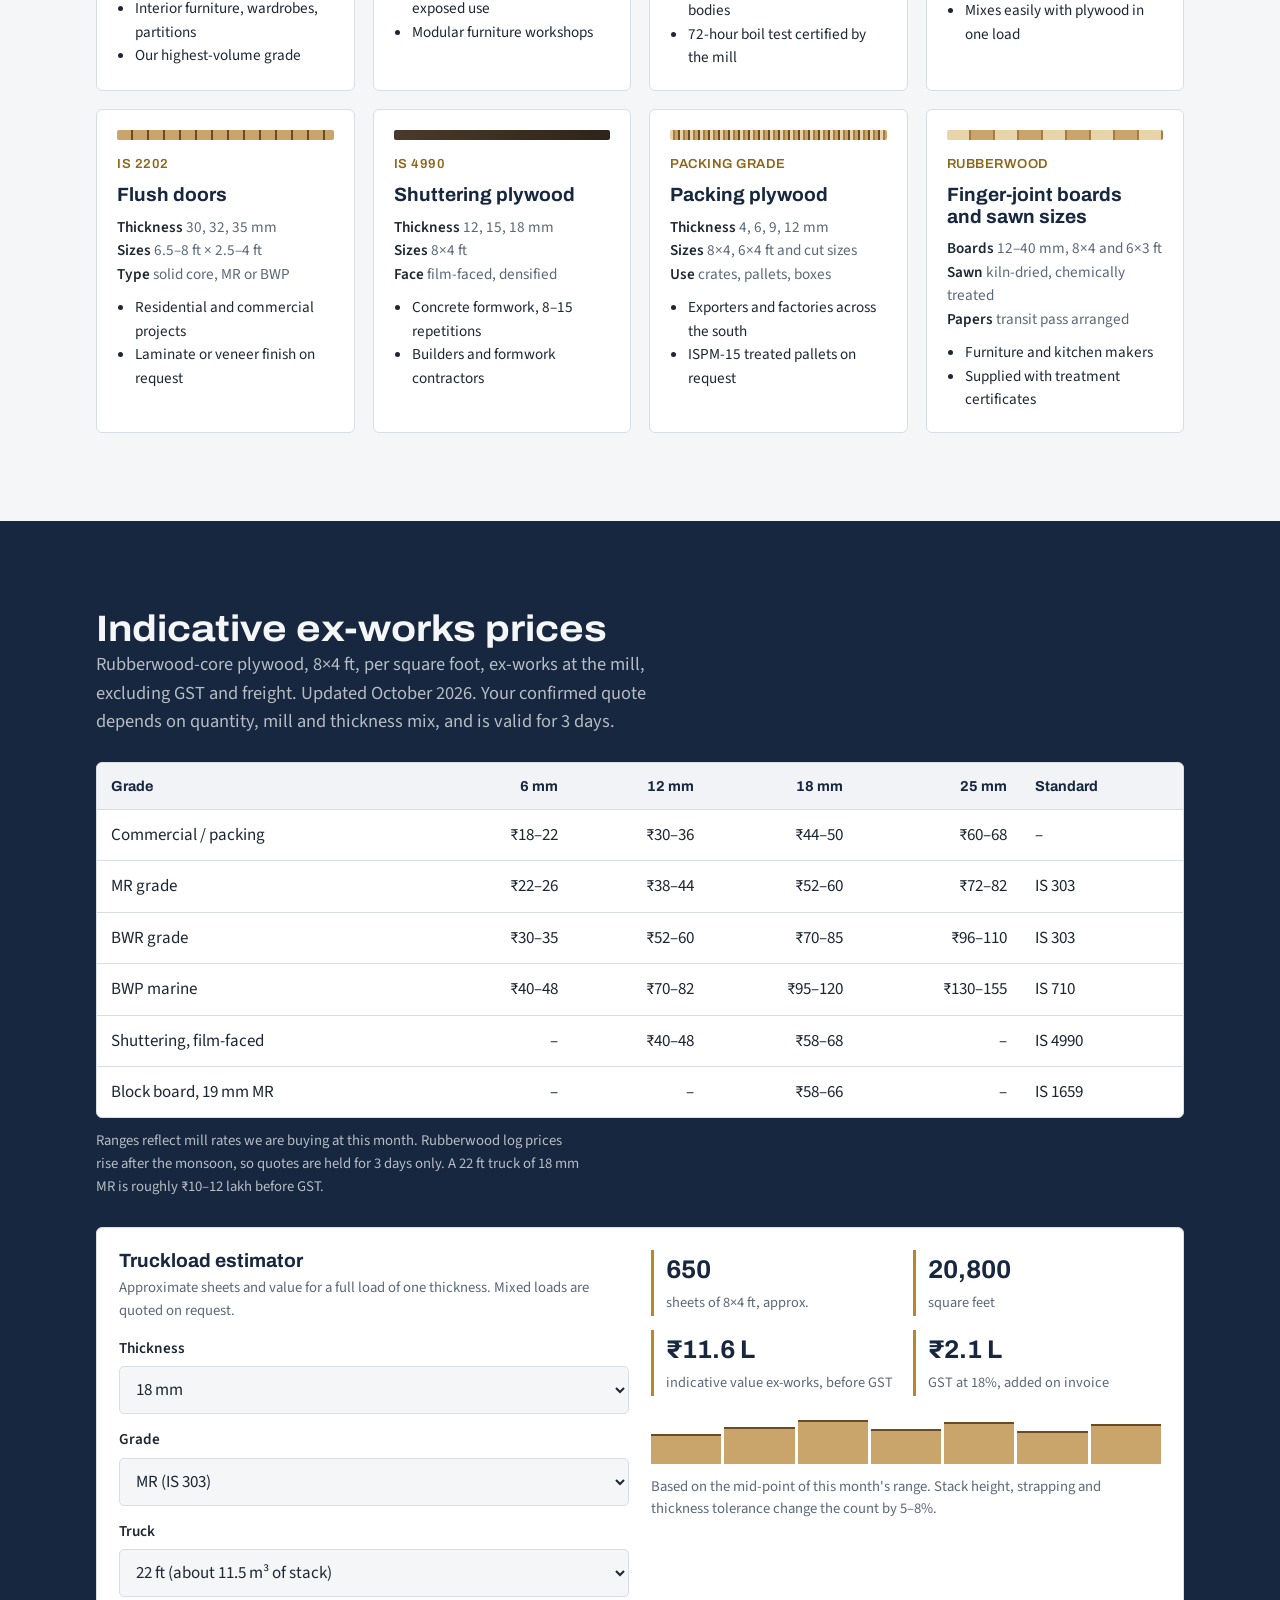
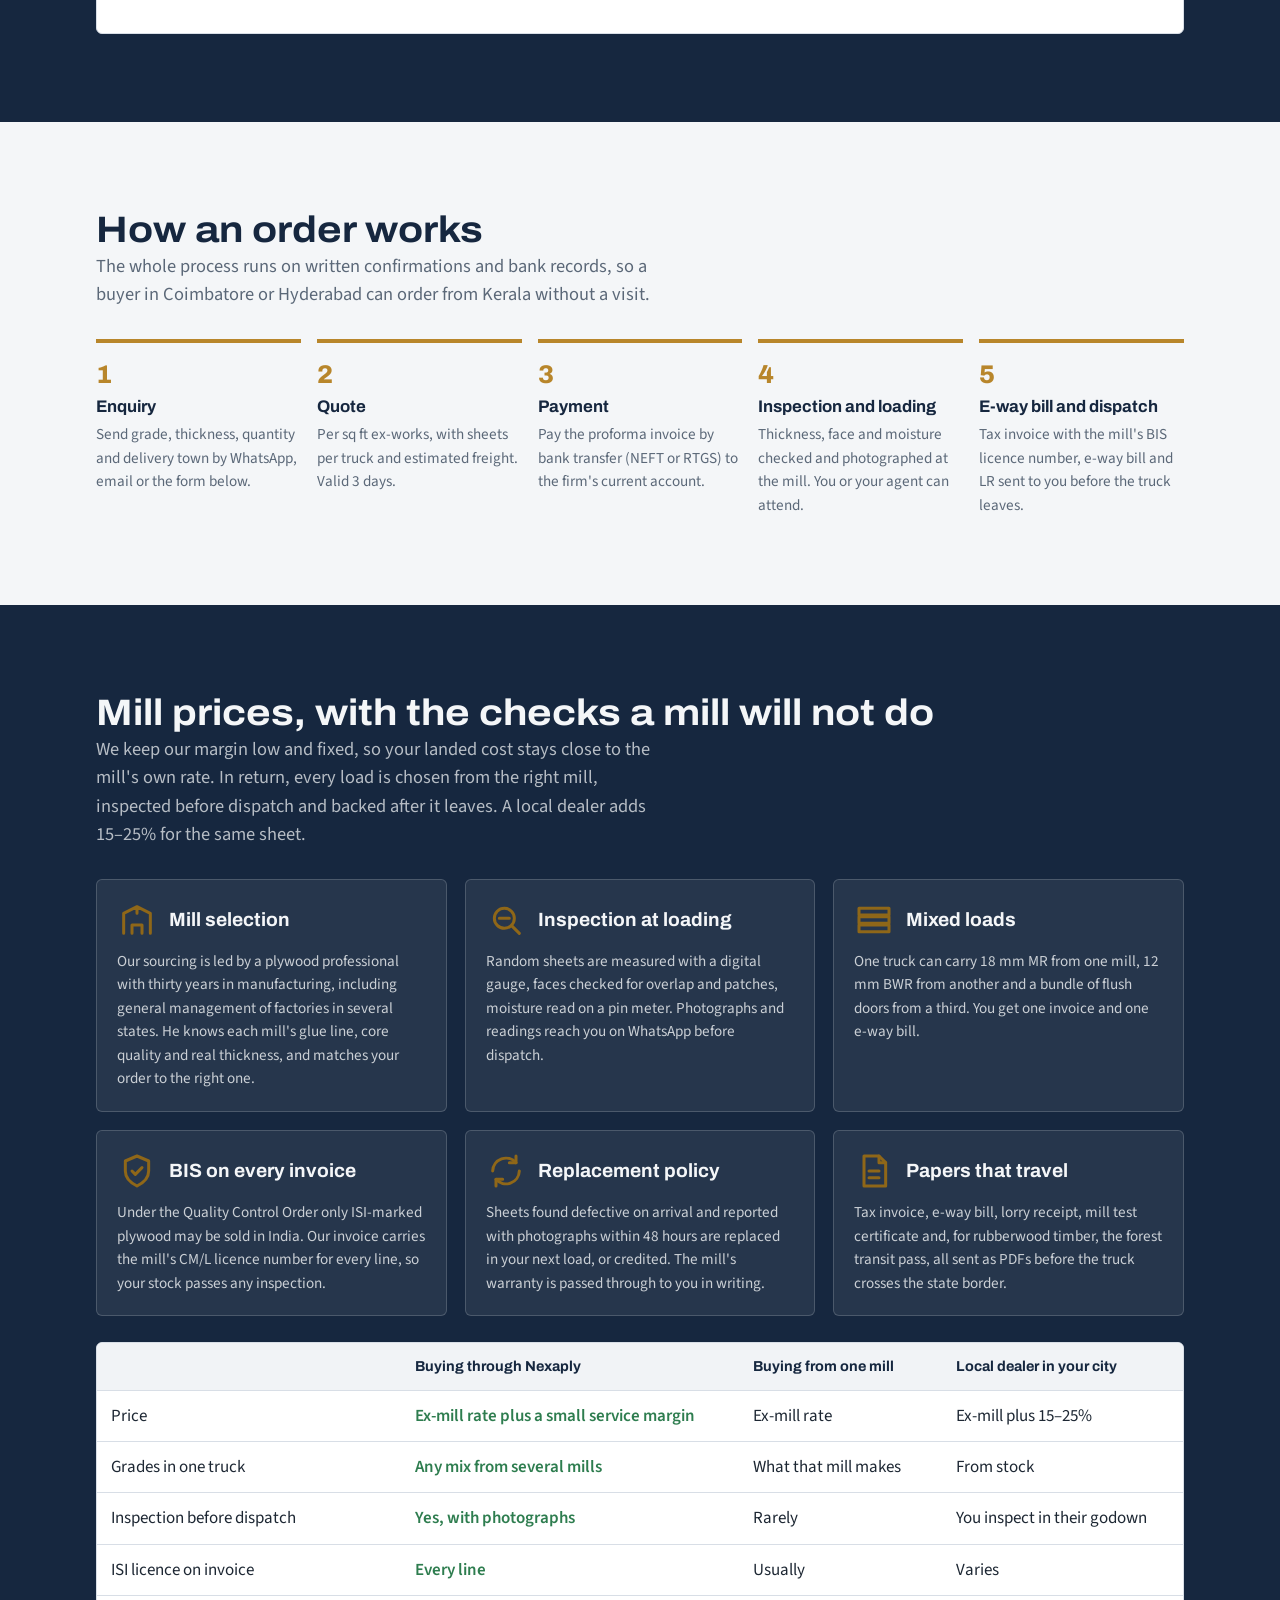
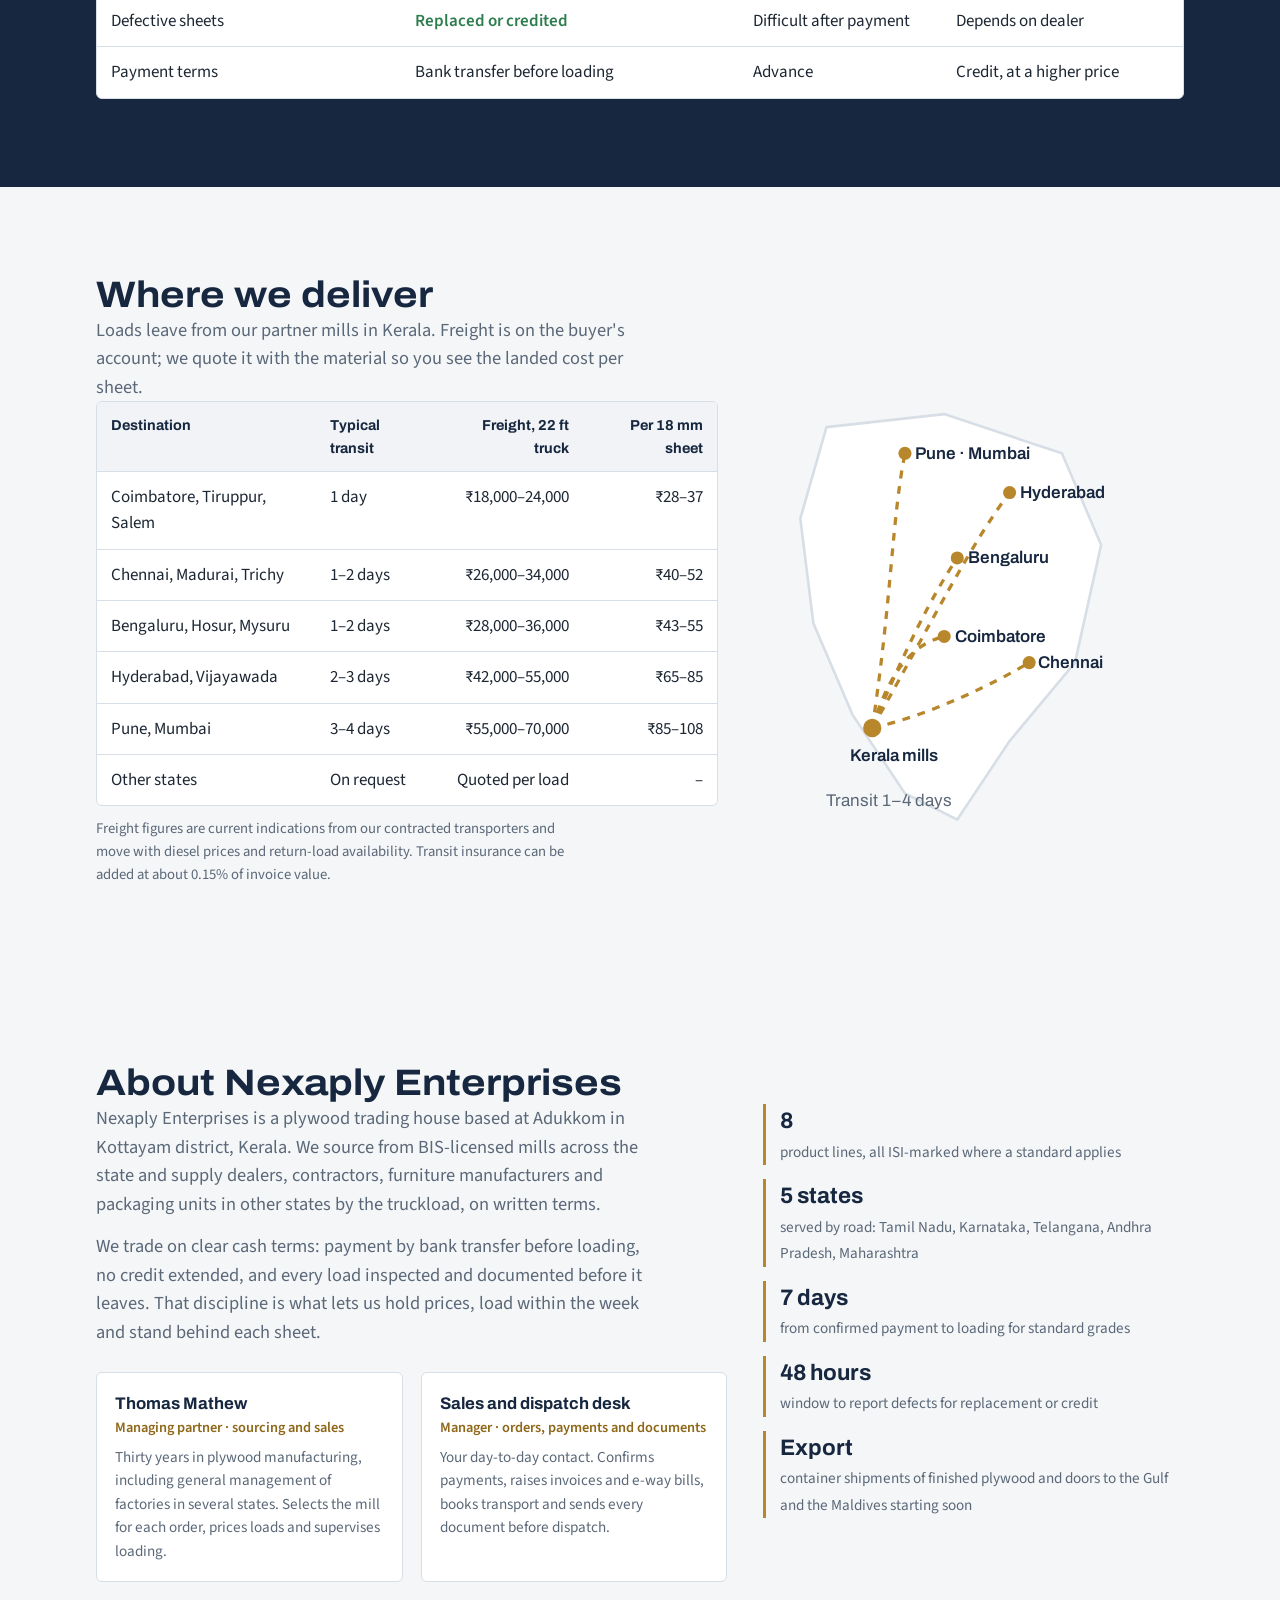
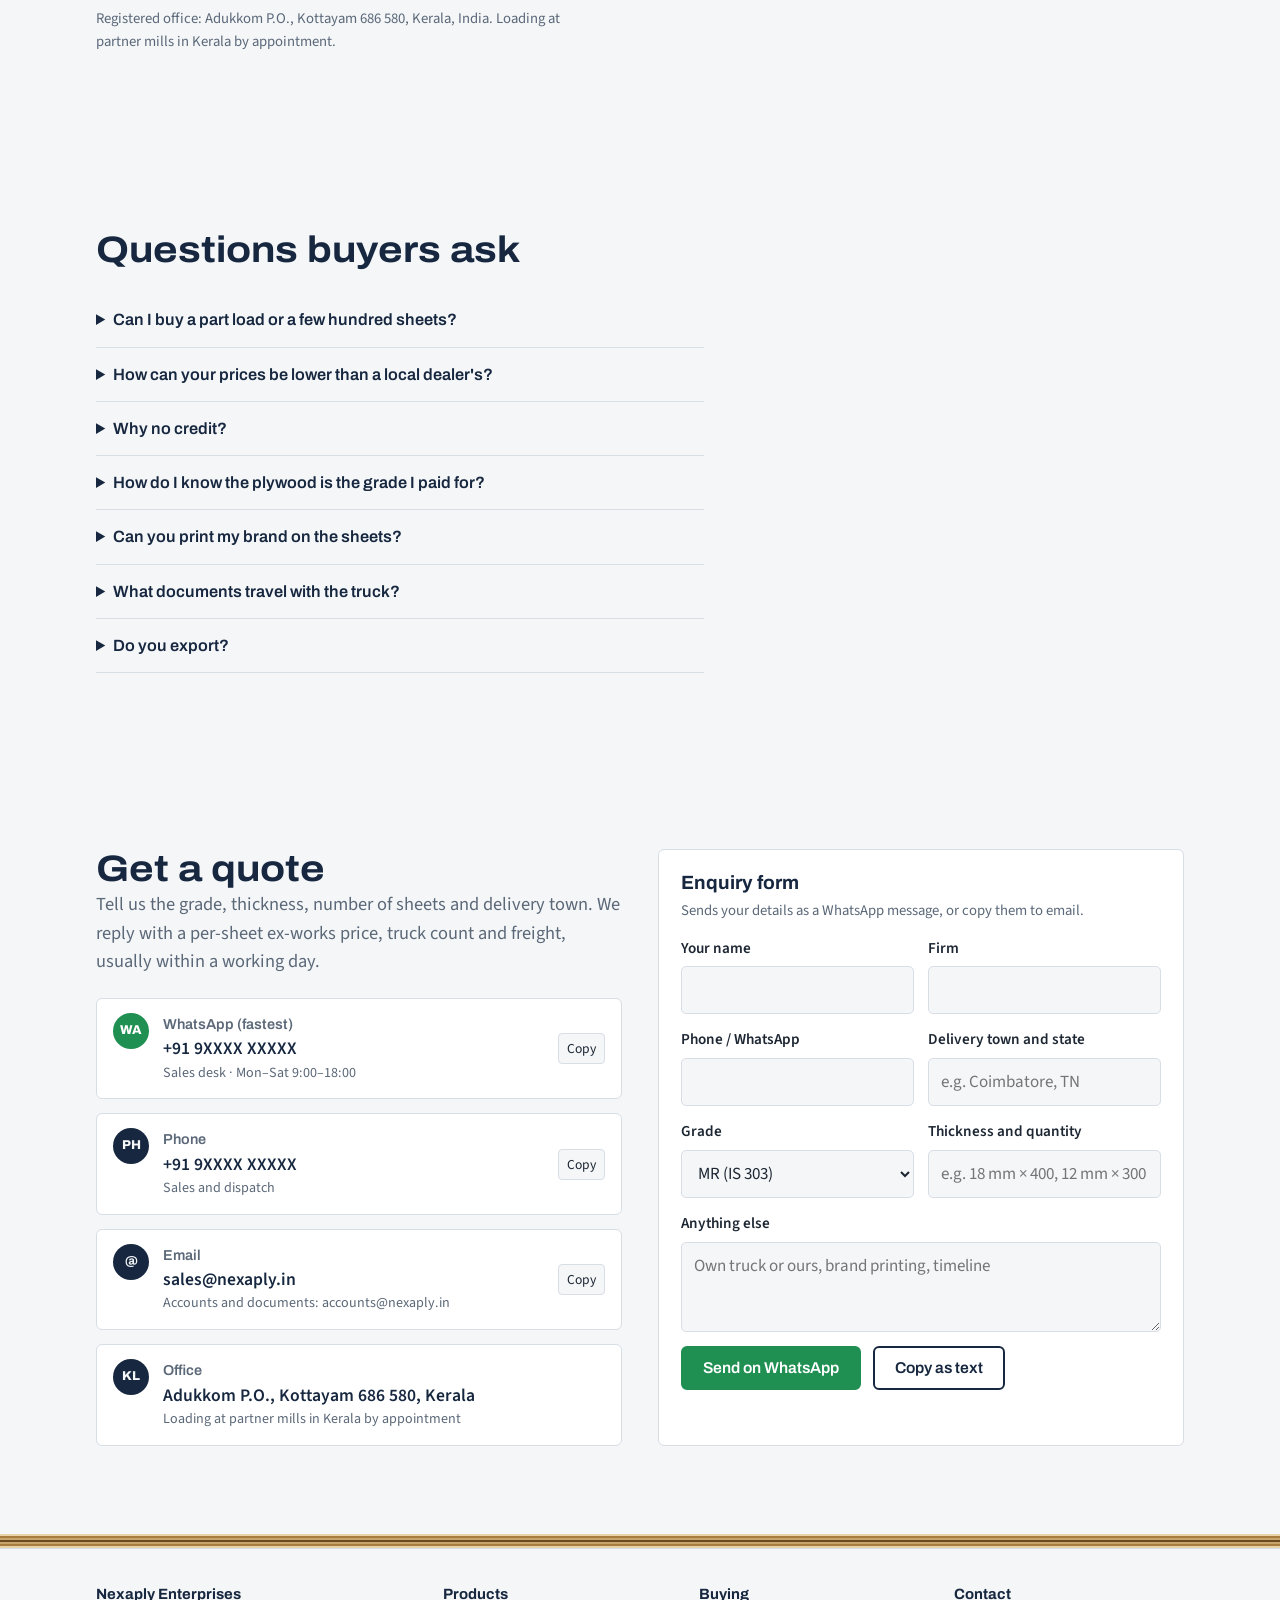
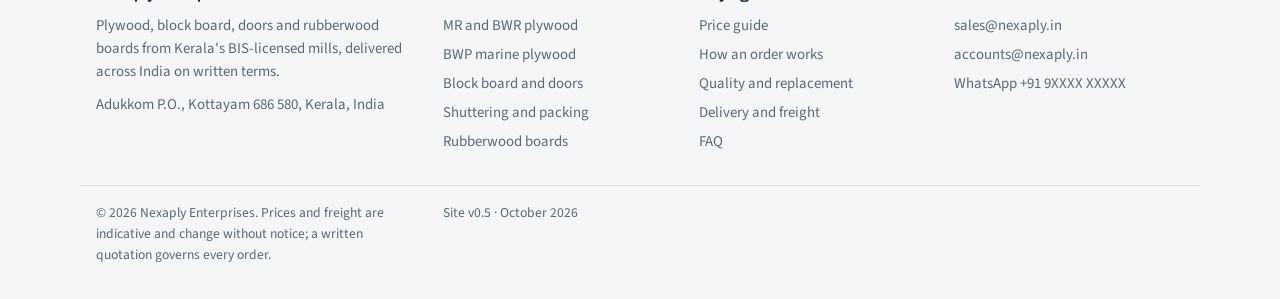
==== commit 140e9a2d: "Larger 'Enterprises' in header wordmark (v0.5) Co-Authored-By: Claude Fable 5.1 <noreply@anthropic.c" ====
--- a/index.html
+++ b/index.html
@@ -316,7 +316,7 @@
     <div><b>Buying</b><a href="#prices">Price guide</a><a href="#how">How an order works</a><a href="#quality">Quality and replacement</a><a href="#delivery">Delivery and freight</a><a href="#faq">FAQ</a></div>
     <div><b>Contact</b><a href="#contact">sales@nexaply.in</a><a href="#contact">accounts@nexaply.in</a><a href="#contact">WhatsApp +91 9XXXX XXXXX</a></div>
   </div>
-  <div class="wrap legal"><span>© 2026 Nexaply Enterprises. Prices and freight are indicative and change without notice; a written quotation governs every order.</span><span>Site v0.4 · October 2026</span></div>
+  <div class="wrap legal"><span>© 2026 Nexaply Enterprises. Prices and freight are indicative and change without notice; a written quotation governs every order.</span><span>Site v0.5 · October 2026</span></div>
 </footer>
 
 <a class="fab" href="https://wa.me/919XXXXXXXXX?text=Hello%20Nexaply%2C%20I%20need%20a%20quote%20for%20plywood." target="_blank" rel="noopener" aria-label="Chat on WhatsApp">
--- a/css/style.css
+++ b/css/style.css
@@ -47,7 +47,7 @@
 .brand{display:flex;align-items:center;gap:10px;text-decoration:none}
 .brand .mark{width:34px;height:34px;flex:0 0 34px}
 .brand b{font-family:var(--font-display);font-weight:800;font-stretch:112%;font-size:1.45rem;letter-spacing:.02em;color:var(--ink)}
-.brand span{font-size:.9rem;color:var(--muted);font-weight:600;align-self:flex-end;padding-bottom:3px}
+.brand span{font-size:1.15rem;color:var(--ink-2);font-weight:600;align-self:flex-end;padding-bottom:4px;letter-spacing:.01em}
 nav{display:flex;gap:18px;margin-left:auto;flex-wrap:wrap}
 nav a{text-decoration:none;font-weight:600;font-size:.95rem;color:var(--ink-2)}
 .hdr-cta{display:flex;gap:10px}
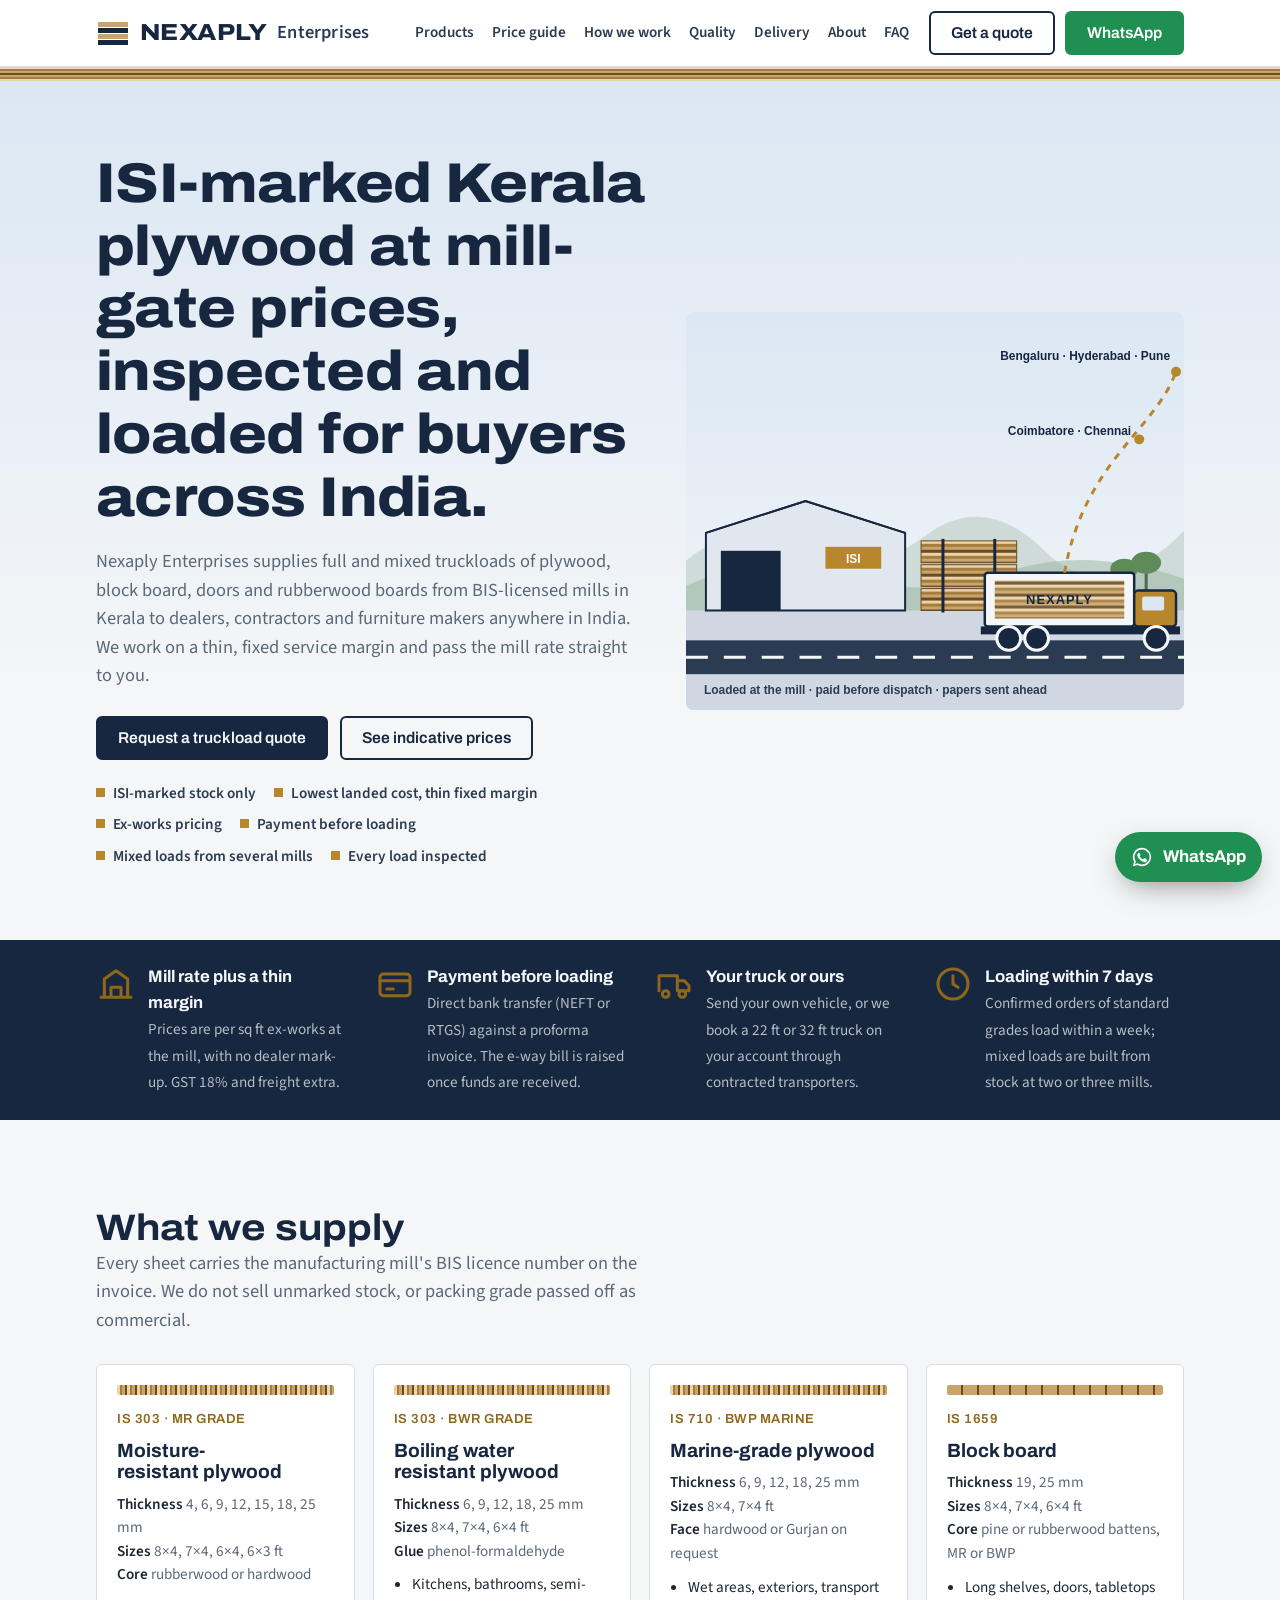
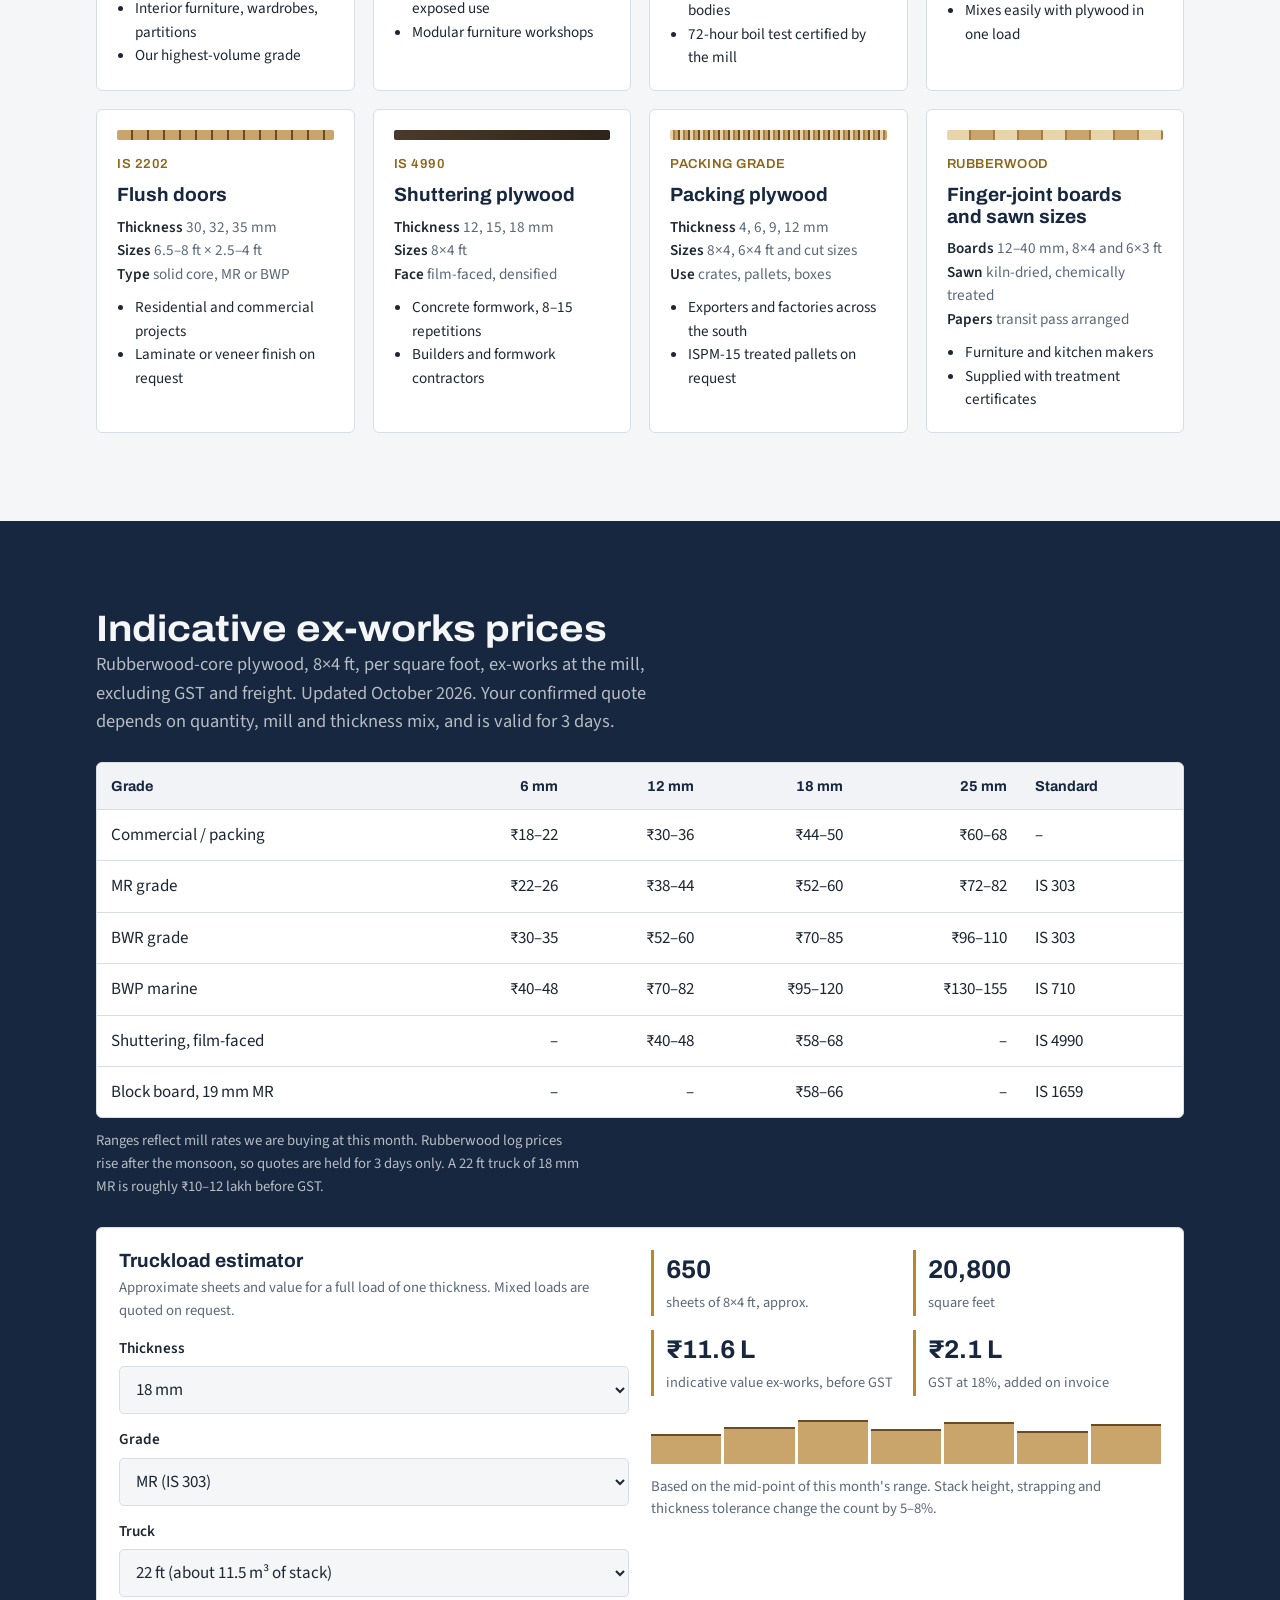
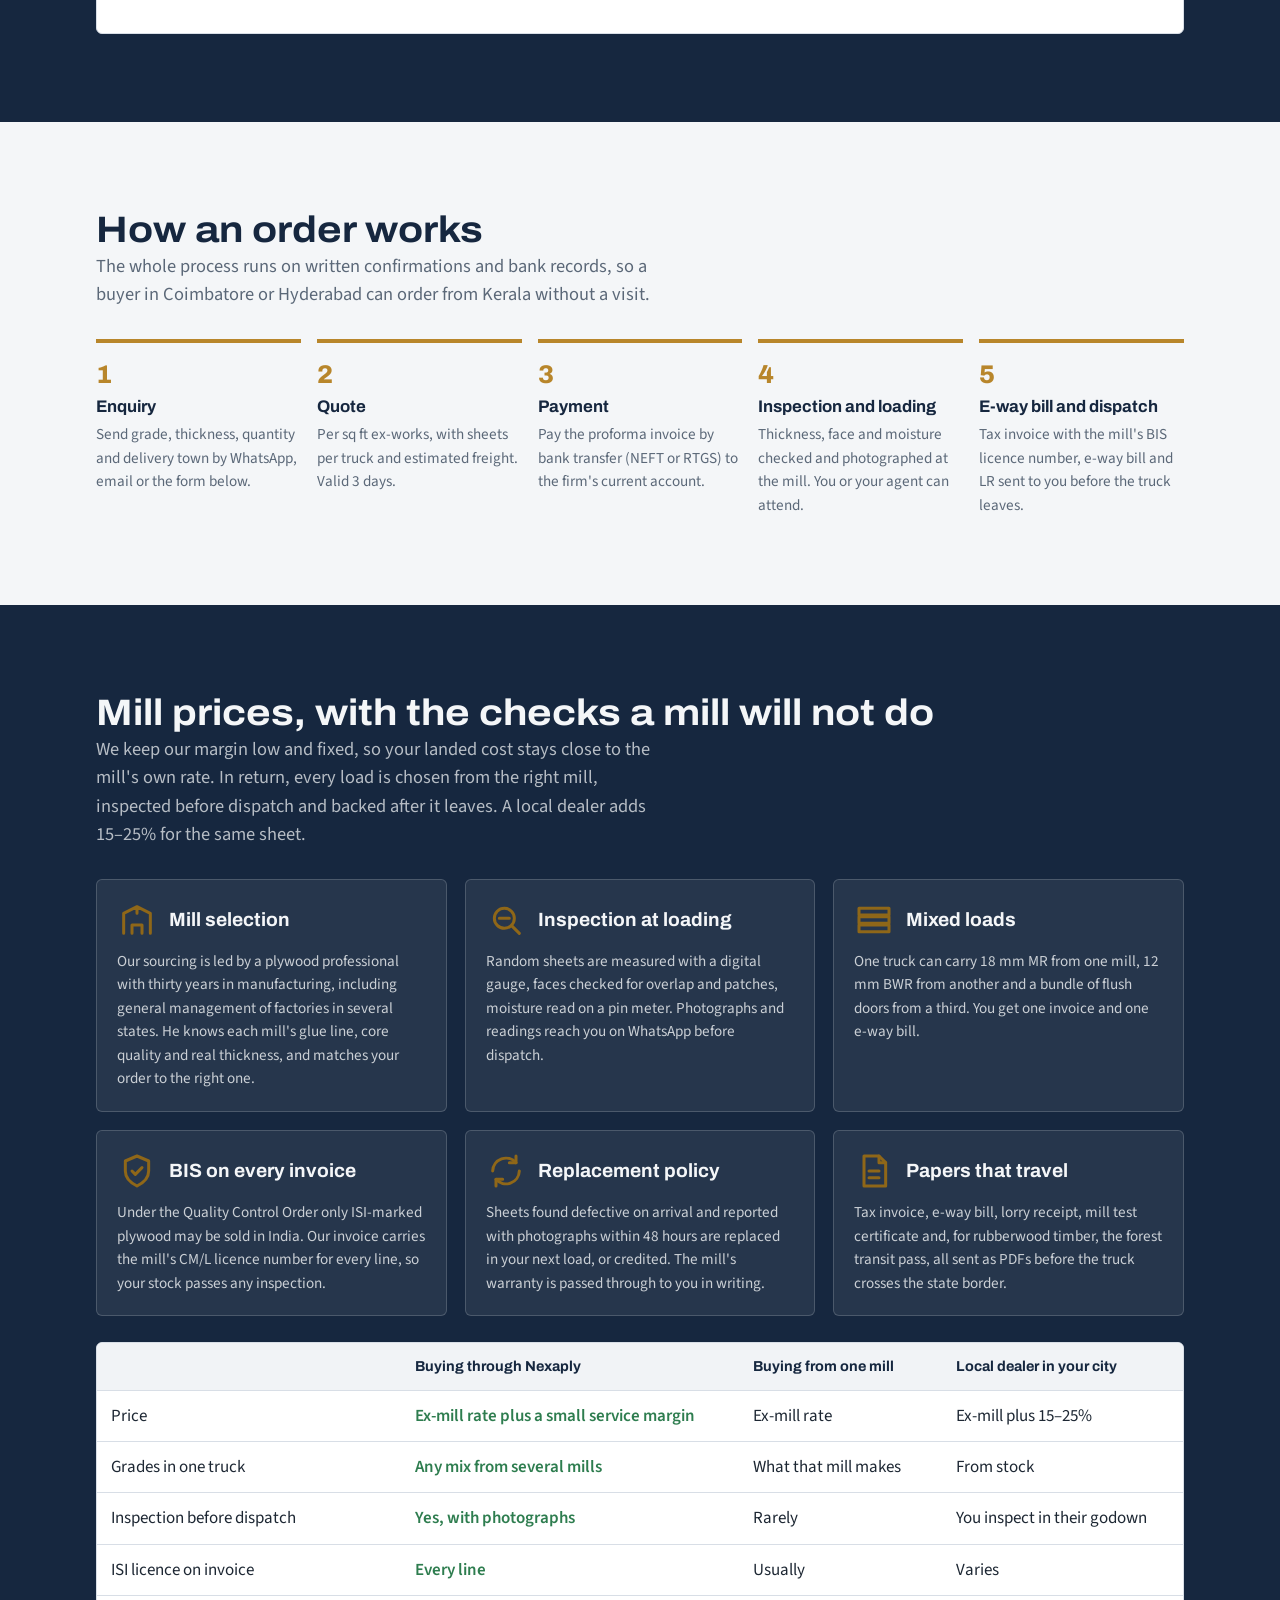
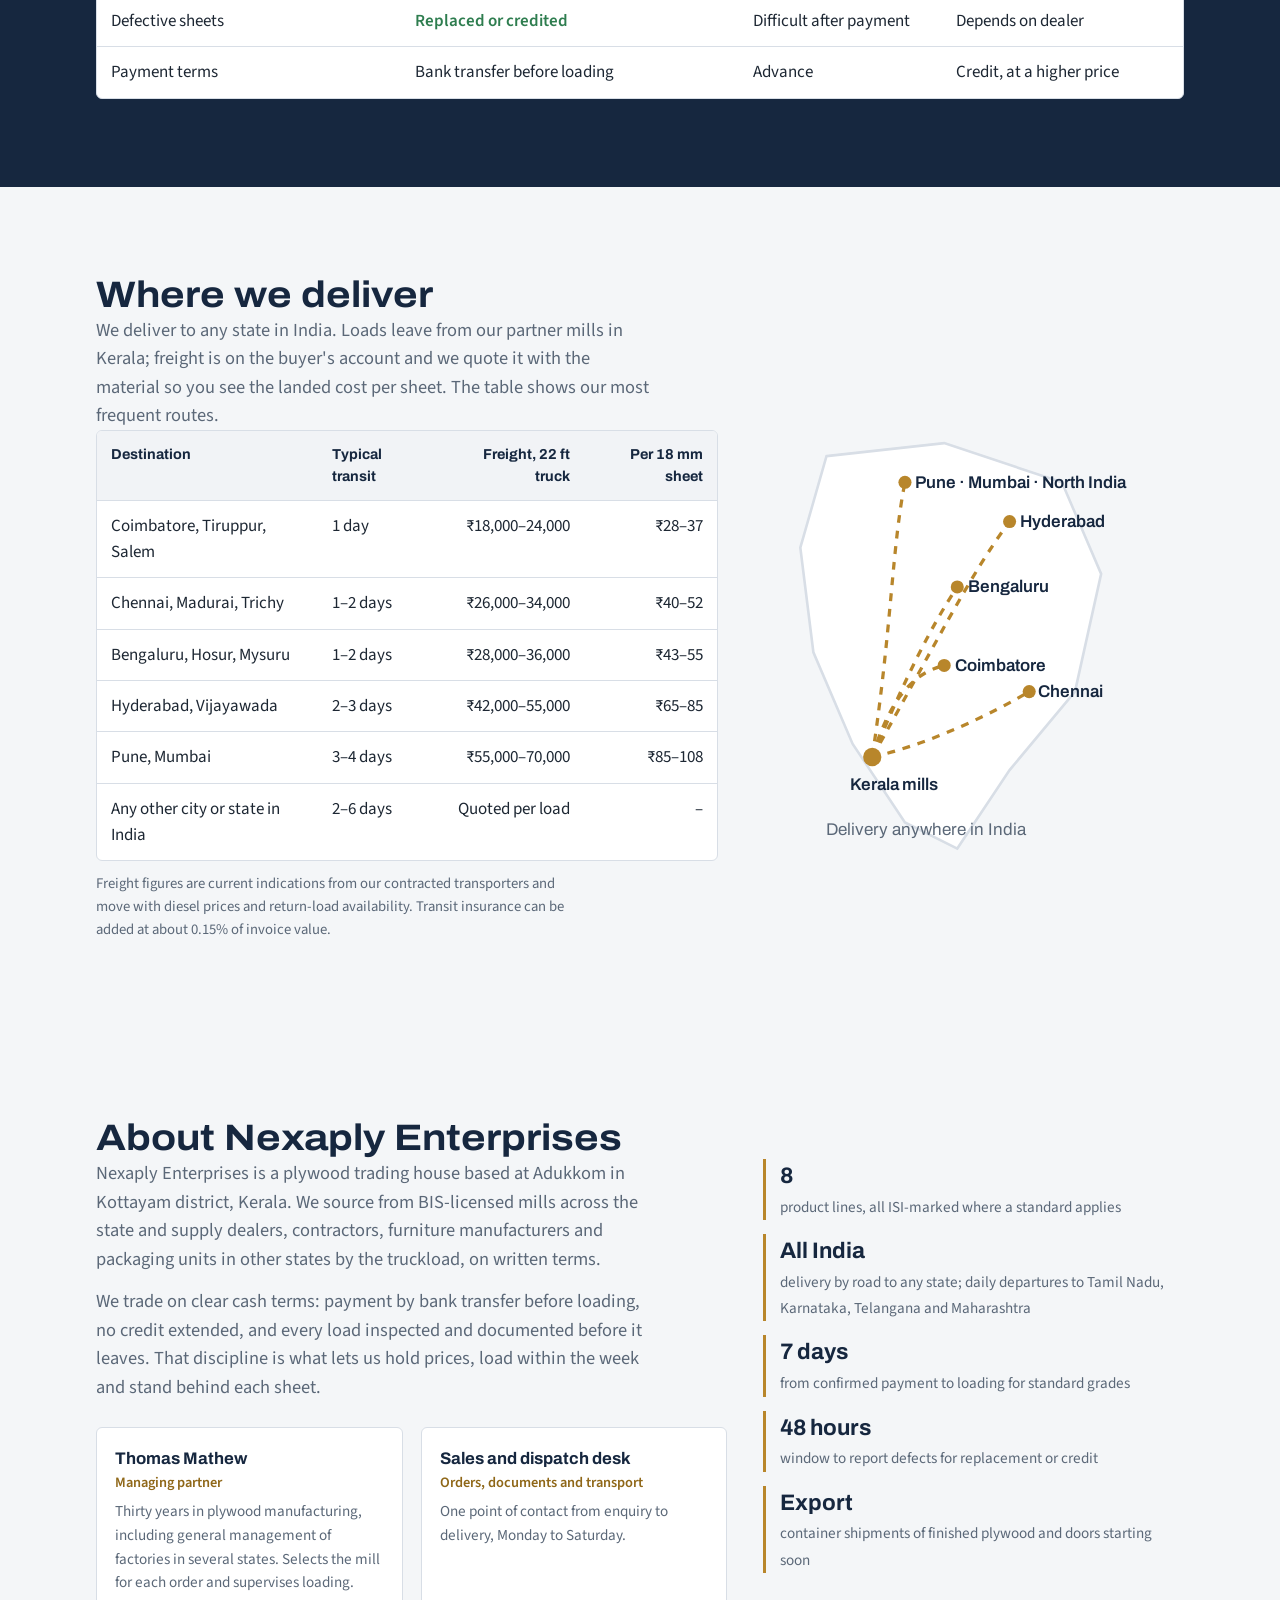
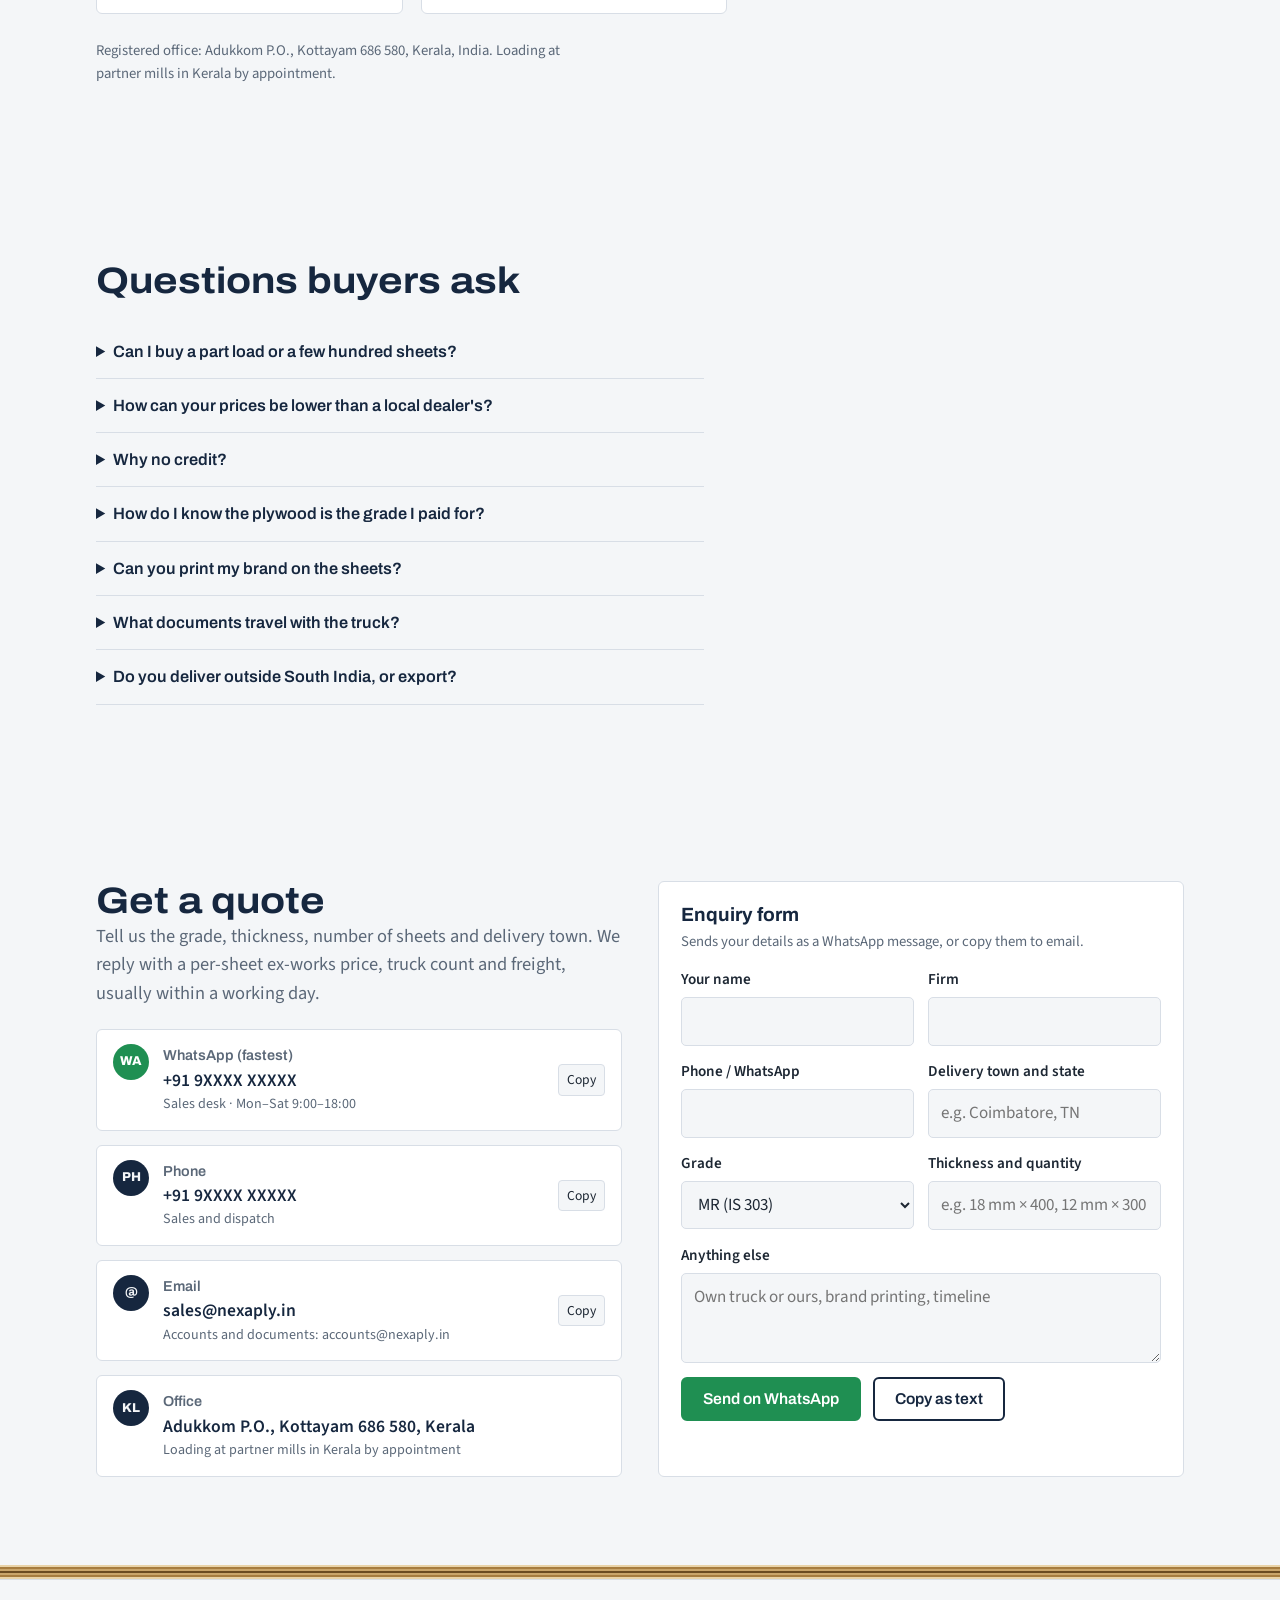
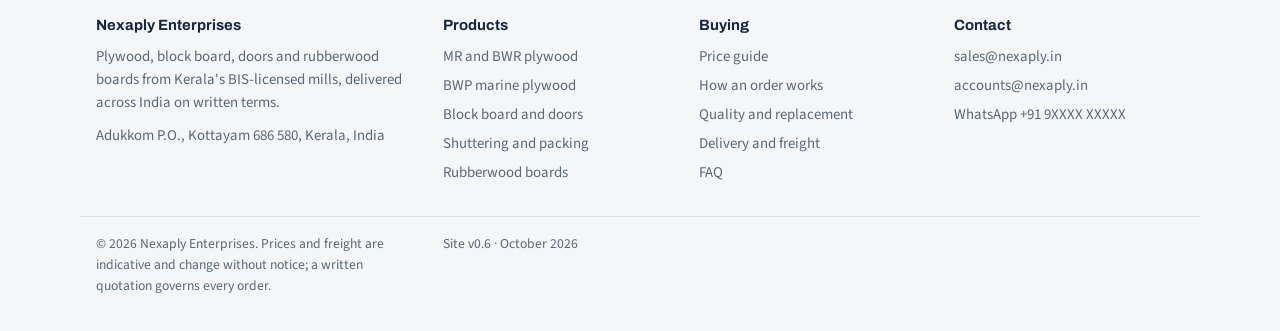
==== commit 5efdfe5c: "All-India delivery wording; shorter team cards (v0.6) Co-Authored-By: Claude Fable 5.1 <noreply@anth" ====
--- a/index.html
+++ b/index.html
@@ -38,7 +38,7 @@
   <div class="wrap">
     <div>
       <h1>ISI-marked Kerala plywood at mill-gate prices, inspected and loaded for buyers across India.</h1>
-      <p class="lede">Nexaply Enterprises supplies full and mixed truckloads of plywood, block board, doors and rubberwood boards from BIS-licensed mills in Kerala to dealers, contractors and furniture makers in Tamil Nadu, Karnataka, Telangana, Maharashtra and beyond. We work on a thin, fixed service margin and pass the mill rate straight to you.</p>
+      <p class="lede">Nexaply Enterprises supplies full and mixed truckloads of plywood, block board, doors and rubberwood boards from BIS-licensed mills in Kerala to dealers, contractors and furniture makers anywhere in India. We work on a thin, fixed service margin and pass the mill rate straight to you.</p>
       <div class="cta-row">
         <a class="btn" href="#contact">Request a truckload quote</a>
         <a class="btn alt" href="#prices">See indicative prices</a>
@@ -189,7 +189,7 @@
 <section id="delivery">
   <div class="wrap">
     <h2>Where we deliver</h2>
-    <p class="lede">Loads leave from our partner mills in Kerala. Freight is on the buyer's account; we quote it with the material so you see the landed cost per sheet.</p>
+    <p class="lede">We deliver to any state in India. Loads leave from our partner mills in Kerala; freight is on the buyer's account and we quote it with the material so you see the landed cost per sheet. The table shows our most frequent routes.</p>
     <div class="deliv">
       <div>
         <div class="tbl" style="margin-top:0">
@@ -201,13 +201,13 @@
               <tr><td>Bengaluru, Hosur, Mysuru</td><td>1–2 days</td><td class="num">₹28,000–36,000</td><td class="num">₹43–55</td></tr>
               <tr><td>Hyderabad, Vijayawada</td><td>2–3 days</td><td class="num">₹42,000–55,000</td><td class="num">₹65–85</td></tr>
               <tr><td>Pune, Mumbai</td><td>3–4 days</td><td class="num">₹55,000–70,000</td><td class="num">₹85–108</td></tr>
-              <tr><td>Other states</td><td>On request</td><td class="num">Quoted per load</td><td class="num">–</td></tr>
+              <tr><td>Any other city or state in India</td><td>2–6 days</td><td class="num">Quoted per load</td><td class="num">–</td></tr>
             </tbody>
           </table>
         </div>
         <p class="note">Freight figures are current indications from our contracted transporters and move with diesel prices and return-load availability. Transit insurance can be added at about 0.15% of invoice value.</p>
       </div>
-      <div class="map" role="img" aria-label="Schematic map of South India showing routes from Kerala to Coimbatore, Chennai, Bengaluru, Hyderabad and Pune">
+      <div class="map" role="img" aria-label="Schematic map showing routes from Kerala to cities across India">
         <svg viewBox="0 0 300 330">
           <path d="M60 20 L150 10 L240 40 L270 110 L250 200 L200 260 L160 320 L120 300 L80 240 L50 170 L40 90Z" fill="var(--surface)" stroke="var(--line)" stroke-width="2"/>
           <g stroke="var(--amber)" stroke-width="2.5" fill="none" stroke-dasharray="6 6">
@@ -223,8 +223,8 @@
           <text x="222" y="204">Chennai</text>
           <text x="168" y="124">Bengaluru</text>
           <text x="208" y="74">Hyderabad</text>
-          <text x="128" y="44">Pune · Mumbai</text>
-          <text class="lbl" x="60" y="310">Transit 1–4 days</text>
+          <text x="128" y="44">Pune · Mumbai · North India</text>
+          <text class="lbl" x="60" y="310">Delivery anywhere in India</text>
         </svg>
       </div>
     </div>
@@ -239,16 +239,16 @@
         <p class="lede">Nexaply Enterprises is a plywood trading house based at Adukkom in Kottayam district, Kerala. We source from BIS-licensed mills across the state and supply dealers, contractors, furniture manufacturers and packaging units in other states by the truckload, on written terms.</p>
         <p class="lede" style="margin-top:14px">We trade on clear cash terms: payment by bank transfer before loading, no credit extended, and every load inspected and documented before it leaves. That discipline is what lets us hold prices, load within the week and stand behind each sheet.</p>
         <div class="lead">
-          <div><b>Thomas Mathew</b><span>Managing partner · sourcing and sales</span><p>Thirty years in plywood manufacturing, including general management of factories in several states. Selects the mill for each order, prices loads and supervises loading.</p></div>
-          <div><b>Sales and dispatch desk</b><span>Manager · orders, payments and documents</span><p>Your day-to-day contact. Confirms payments, raises invoices and e-way bills, books transport and sends every document before dispatch.</p></div>
+          <div><b>Thomas Mathew</b><span>Managing partner</span><p>Thirty years in plywood manufacturing, including general management of factories in several states. Selects the mill for each order and supervises loading.</p></div>
+          <div><b>Sales and dispatch desk</b><span>Orders, documents and transport</span><p>One point of contact from enquiry to delivery, Monday to Saturday.</p></div>
         </div>
       </div>
       <div class="facts">
         <div><b>8</b><span>product lines, all ISI-marked where a standard applies</span></div>
-        <div><b>5 states</b><span>served by road: Tamil Nadu, Karnataka, Telangana, Andhra Pradesh, Maharashtra</span></div>
+        <div><b>All India</b><span>delivery by road to any state; daily departures to Tamil Nadu, Karnataka, Telangana and Maharashtra</span></div>
         <div><b>7 days</b><span>from confirmed payment to loading for standard grades</span></div>
         <div><b>48 hours</b><span>window to report defects for replacement or credit</span></div>
-        <div><b>Export</b><span>container shipments of finished plywood and doors to the Gulf and the Maldives starting soon</span></div>
+        <div><b>Export</b><span>container shipments of finished plywood and doors starting soon</span></div>
       </div>
     </div>
     <p class="note" style="margin-top:26px">Registered office: Adukkom P.O., Kottayam 686 580, Kerala, India. Loading at partner mills in Kerala by appointment.</p>
@@ -265,7 +265,7 @@
       <details><summary>How do I know the plywood is the grade I paid for?</summary><p>Each line on the invoice carries the mill's BIS licence number and the IS standard. We send thickness readings and photographs before dispatch, and you or your agent are welcome at loading. Defects reported with photographs within 48 hours are replaced or credited.</p></details>
       <details><summary>Can you print my brand on the sheets?</summary><p>Yes, for full truckloads of a single grade, through a mill that adds your brand to its BIS licence. Allow four to six weeks for the first branded load.</p></details>
       <details><summary>What documents travel with the truck?</summary><p>Tax invoice with GSTIN and HSN 4412, e-way bill, lorry receipt, the mill's test certificate, and for rubberwood timber the Kerala Forest Department transit pass. All are sent to you as PDFs before dispatch.</p></details>
-      <details><summary>Do you export?</summary><p>Container shipments of finished plywood, block board and doors to the Gulf and the Maldives are starting soon. Write to sales@nexaply.in for export enquiries.</p></details>
+      <details><summary>Do you deliver outside South India, or export?</summary><p>Yes. We deliver by road to any state in India; transit is 2–6 days for the north and east. Container exports of finished plywood, block board and doors are starting soon; write to sales@nexaply.in for export enquiries.</p></details>
     </div>
   </div>
 </section>
@@ -316,7 +316,7 @@
     <div><b>Buying</b><a href="#prices">Price guide</a><a href="#how">How an order works</a><a href="#quality">Quality and replacement</a><a href="#delivery">Delivery and freight</a><a href="#faq">FAQ</a></div>
     <div><b>Contact</b><a href="#contact">sales@nexaply.in</a><a href="#contact">accounts@nexaply.in</a><a href="#contact">WhatsApp +91 9XXXX XXXXX</a></div>
   </div>
-  <div class="wrap legal"><span>© 2026 Nexaply Enterprises. Prices and freight are indicative and change without notice; a written quotation governs every order.</span><span>Site v0.5 · October 2026</span></div>
+  <div class="wrap legal"><span>© 2026 Nexaply Enterprises. Prices and freight are indicative and change without notice; a written quotation governs every order.</span><span>Site v0.6 · October 2026</span></div>
 </footer>
 
 <a class="fab" href="https://wa.me/919XXXXXXXXX?text=Hello%20Nexaply%2C%20I%20need%20a%20quote%20for%20plywood." target="_blank" rel="noopener" aria-label="Chat on WhatsApp">
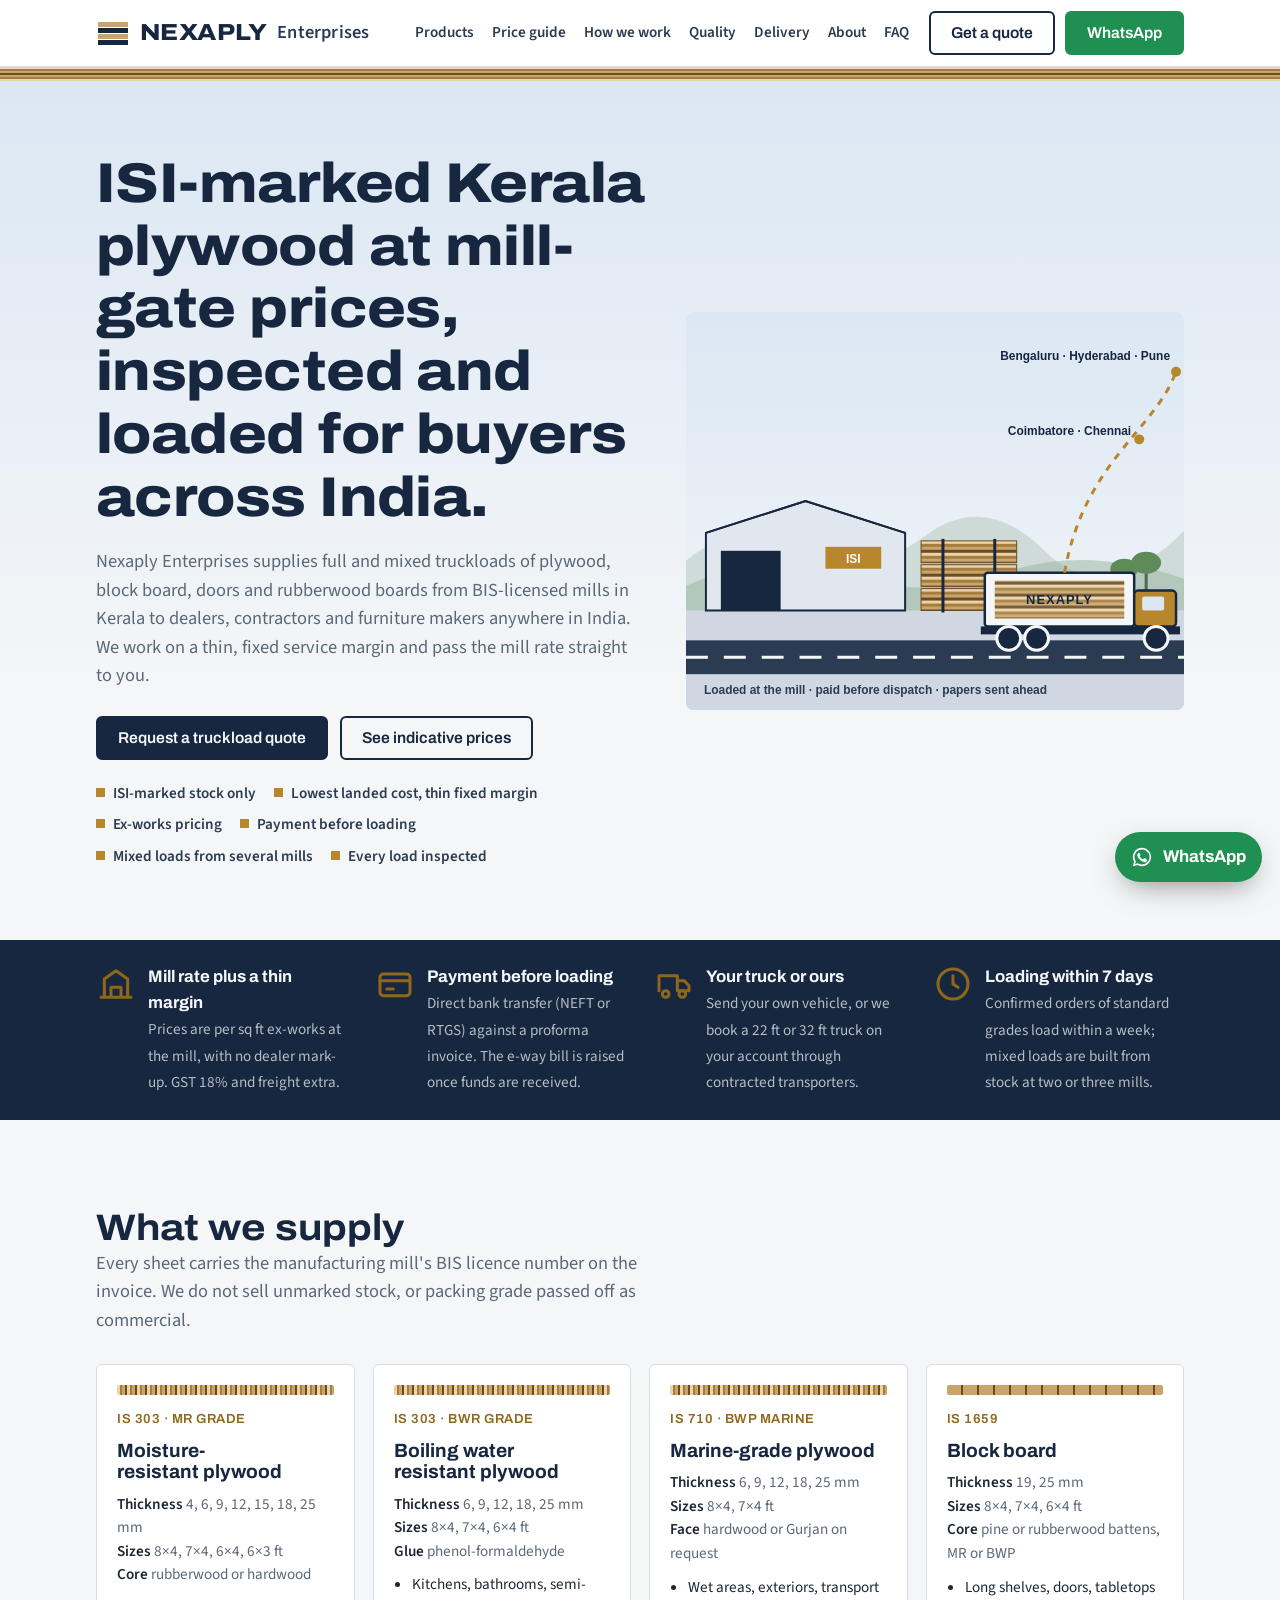
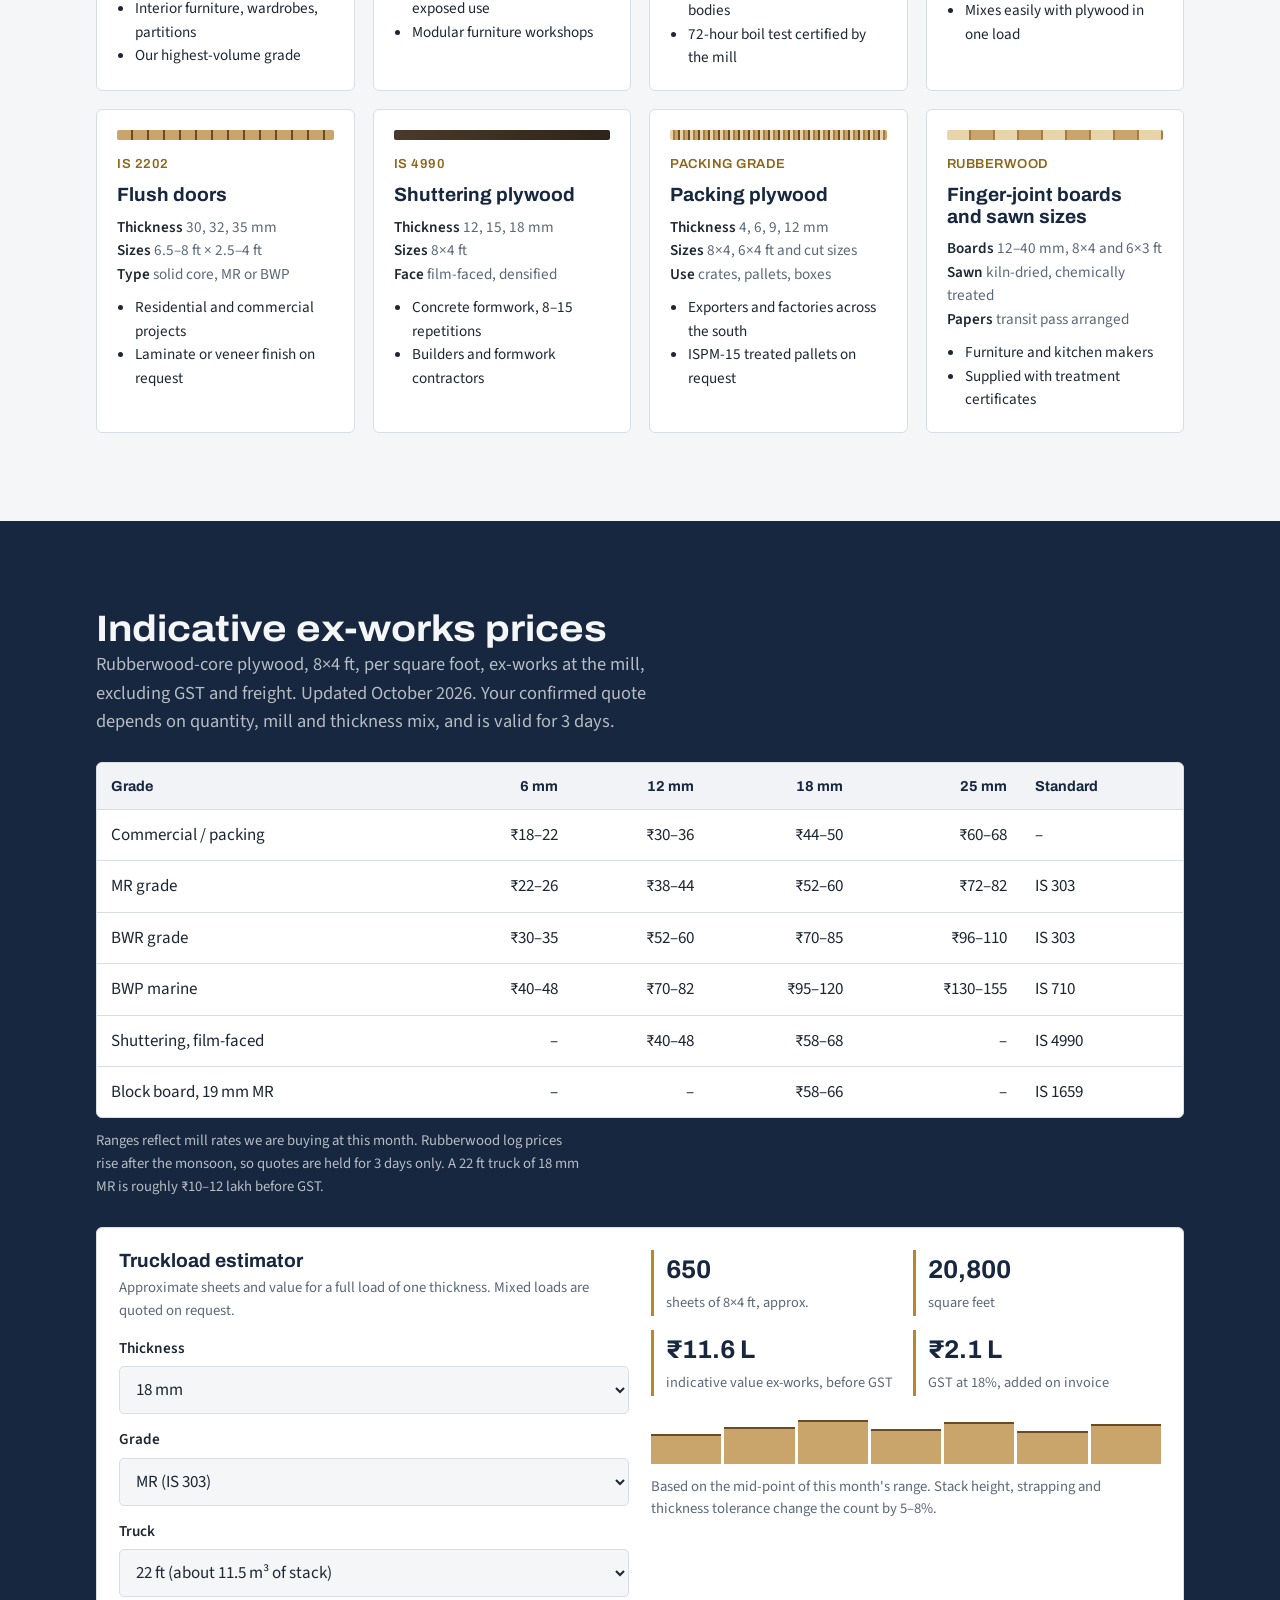
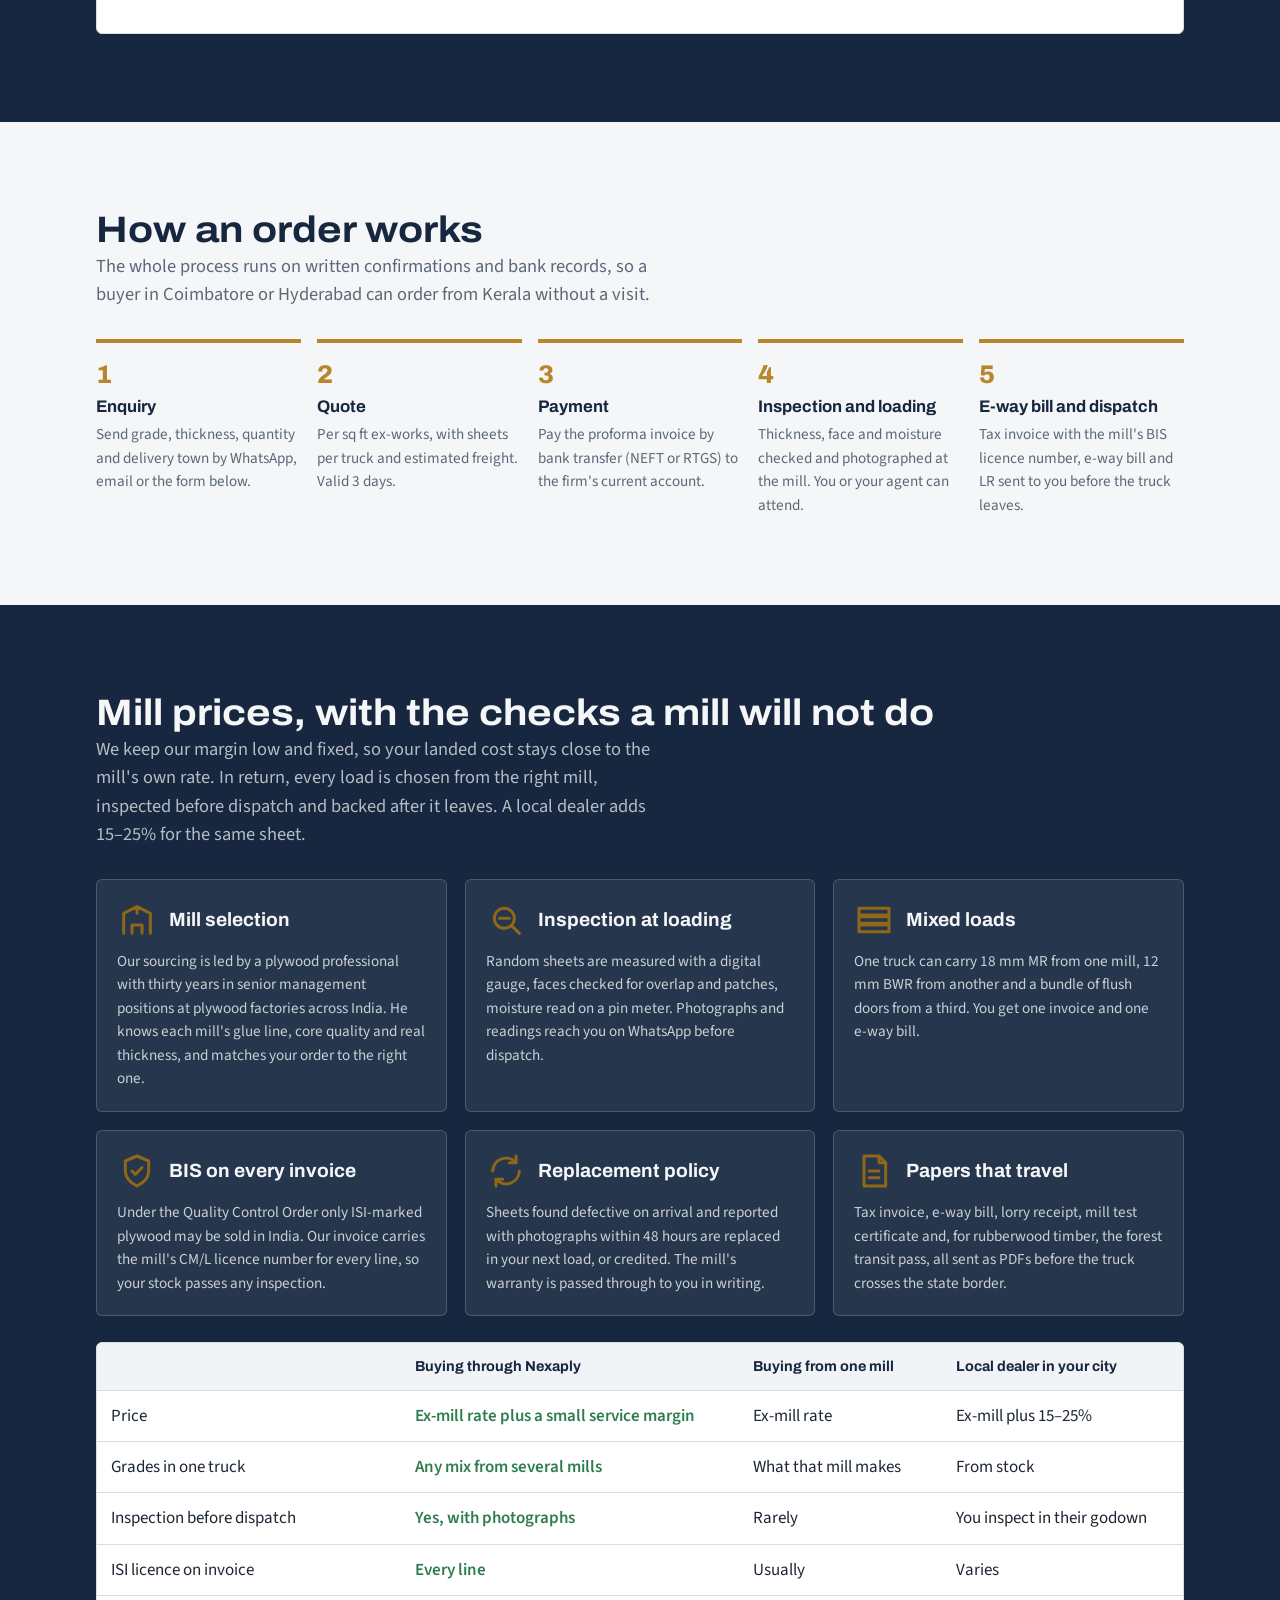
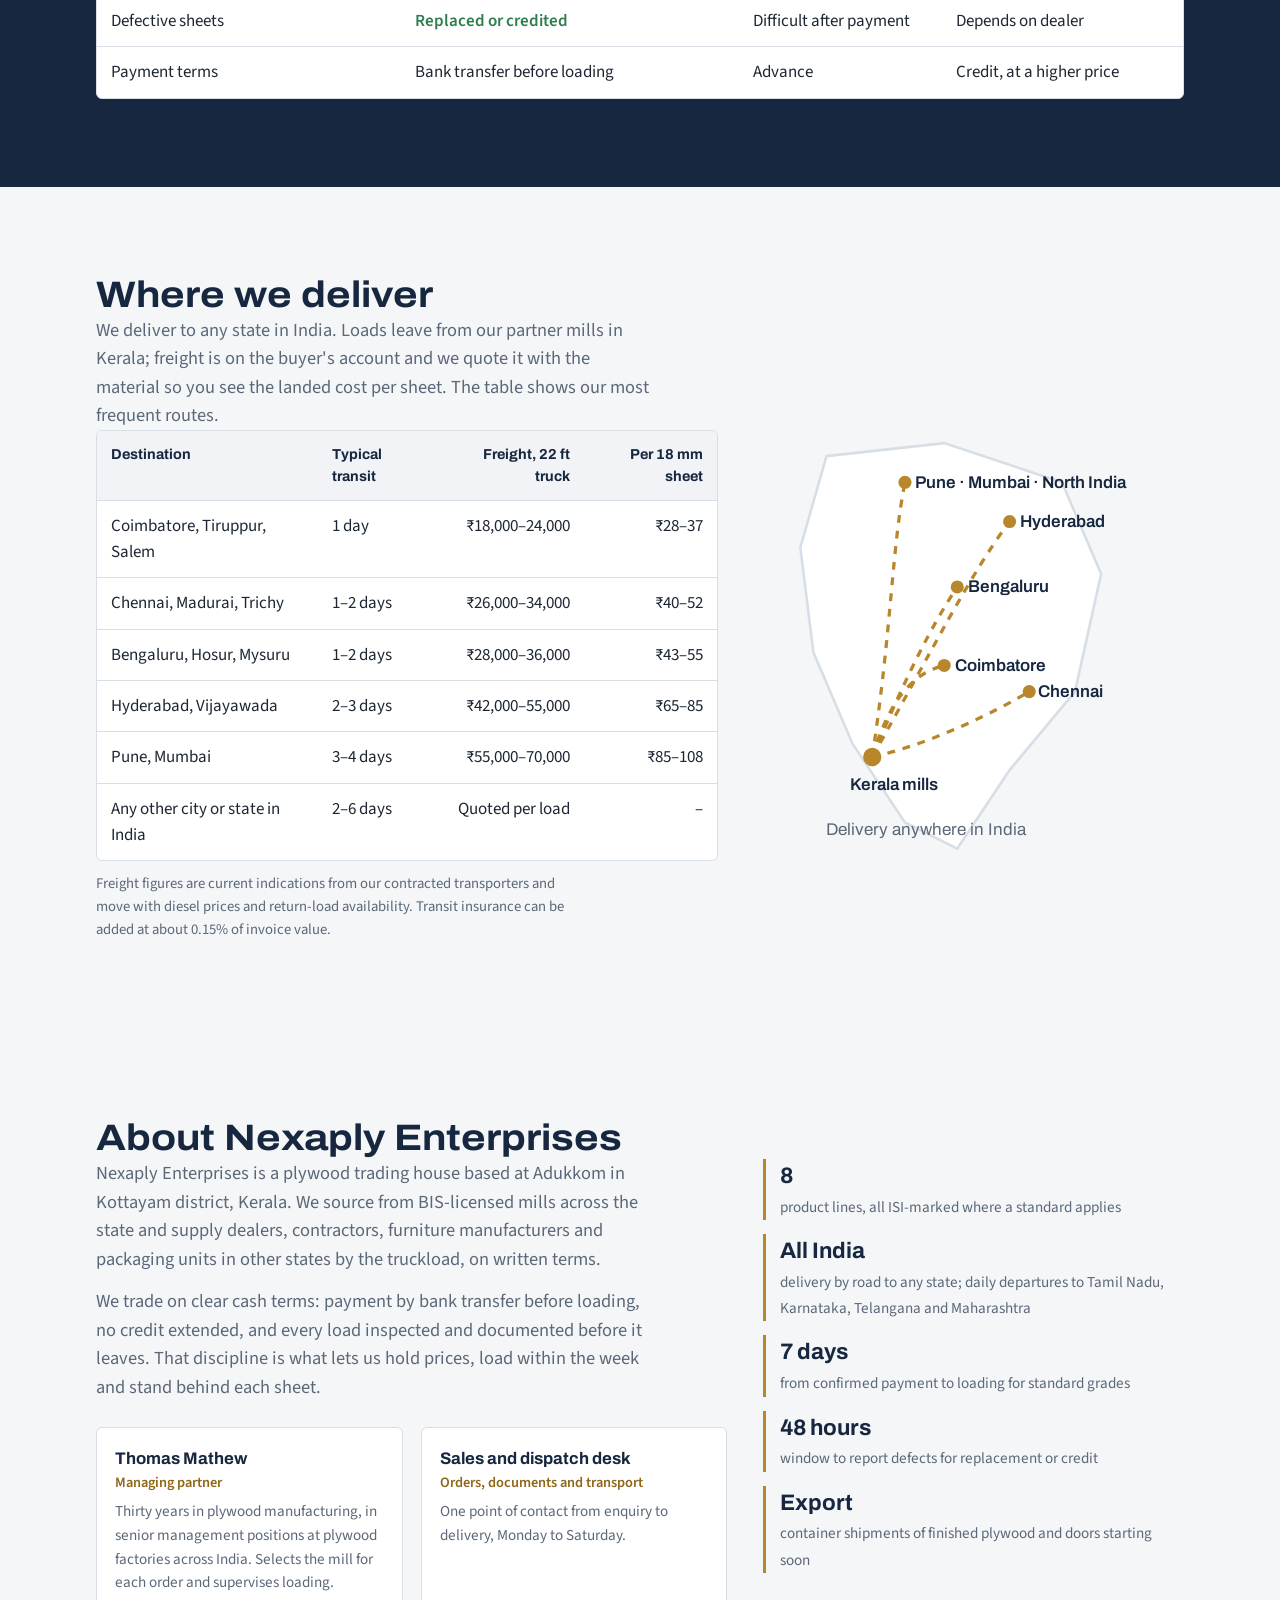
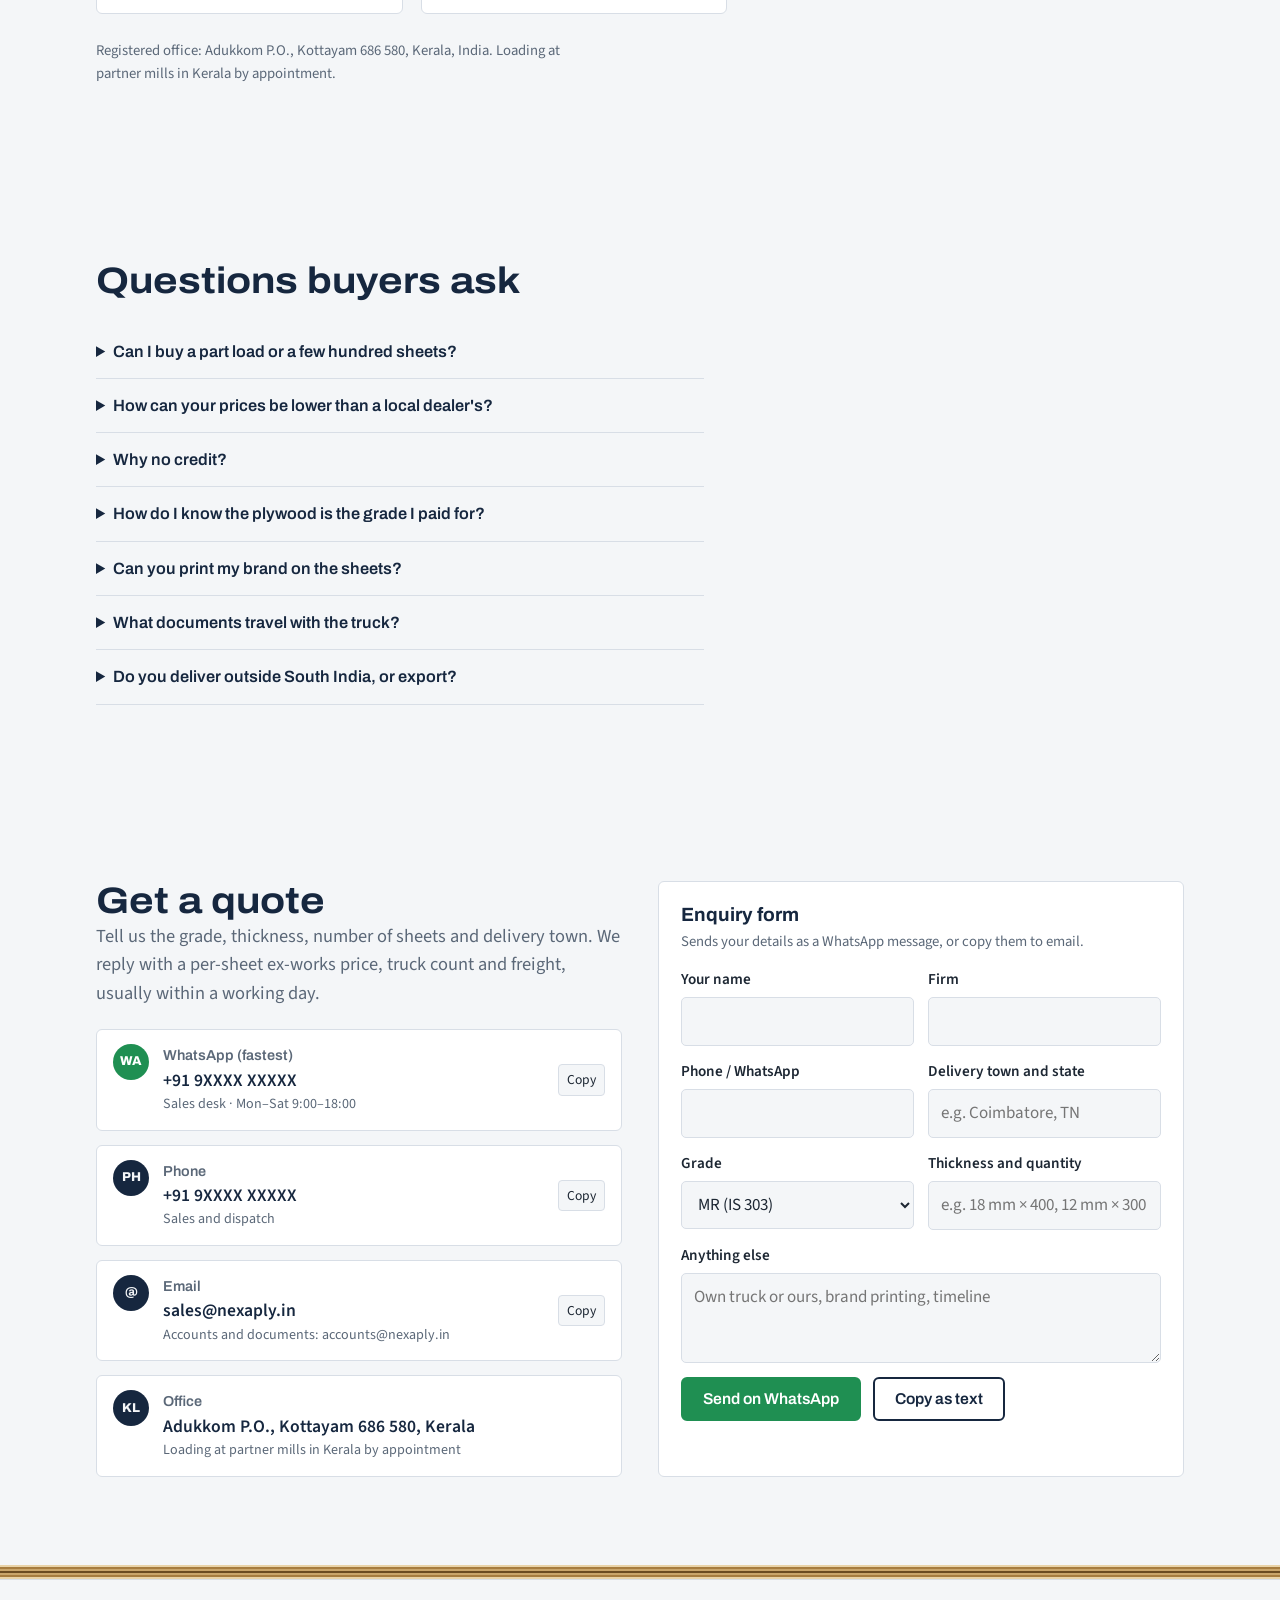
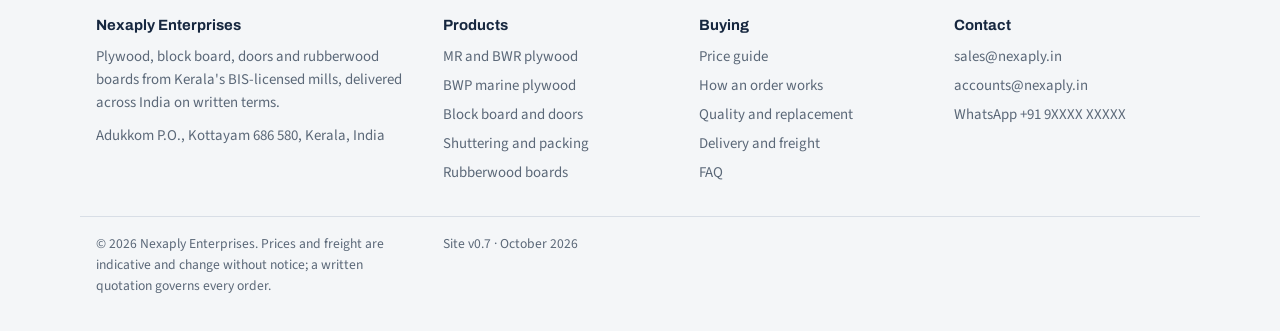
==== commit a64b3ac7: "Reword managing partner's experience (v0.7) Co-Authored-By: Claude Fable 5.1 <noreply@anthropic.com>" ====
--- a/index.html
+++ b/index.html
@@ -163,7 +163,7 @@
     <h2>Mill prices, with the checks a mill will not do</h2>
     <p class="lede">We keep our margin low and fixed, so your landed cost stays close to the mill's own rate. In return, every load is chosen from the right mill, inspected before dispatch and backed after it leaves. A local dealer adds 15–25% for the same sheet.</p>
     <div class="grid g3">
-      <div class="card"><div class="qhead"><span class="ico"><svg viewBox="0 0 24 24"><path d="M4 20V8l8-4 8 4v12M9 20v-5h6v5M12 4v4"/></svg></span><h3>Mill selection</h3></div><p class="spec">Our sourcing is led by a plywood professional with thirty years in manufacturing, including general management of factories in several states. He knows each mill's glue line, core quality and real thickness, and matches your order to the right one.</p></div>
+      <div class="card"><div class="qhead"><span class="ico"><svg viewBox="0 0 24 24"><path d="M4 20V8l8-4 8 4v12M9 20v-5h6v5M12 4v4"/></svg></span><h3>Mill selection</h3></div><p class="spec">Our sourcing is led by a plywood professional with thirty years in senior management positions at plywood factories across India. He knows each mill's glue line, core quality and real thickness, and matches your order to the right one.</p></div>
       <div class="card"><div class="qhead"><span class="ico"><svg viewBox="0 0 24 24"><circle cx="11" cy="11" r="6"/><path d="M20 20l-4.5-4.5M8 11h6"/></svg></span><h3>Inspection at loading</h3></div><p class="spec">Random sheets are measured with a digital gauge, faces checked for overlap and patches, moisture read on a pin meter. Photographs and readings reach you on WhatsApp before dispatch.</p></div>
       <div class="card"><div class="qhead"><span class="ico"><svg viewBox="0 0 24 24"><rect x="3" y="5" width="18" height="4"/><rect x="3" y="10" width="18" height="4"/><rect x="3" y="15" width="18" height="4"/></svg></span><h3>Mixed loads</h3></div><p class="spec">One truck can carry 18 mm MR from one mill, 12 mm BWR from another and a bundle of flush doors from a third. You get one invoice and one e-way bill.</p></div>
       <div class="card"><div class="qhead"><span class="ico"><svg viewBox="0 0 24 24"><path d="M12 3l7 3v6c0 4-3 7-7 9-4-2-7-5-7-9V6z"/><path d="M9 12l2 2 4-4"/></svg></span><h3>BIS on every invoice</h3></div><p class="spec">Under the Quality Control Order only ISI-marked plywood may be sold in India. Our invoice carries the mill's CM/L licence number for every line, so your stock passes any inspection.</p></div>
@@ -239,7 +239,7 @@
         <p class="lede">Nexaply Enterprises is a plywood trading house based at Adukkom in Kottayam district, Kerala. We source from BIS-licensed mills across the state and supply dealers, contractors, furniture manufacturers and packaging units in other states by the truckload, on written terms.</p>
         <p class="lede" style="margin-top:14px">We trade on clear cash terms: payment by bank transfer before loading, no credit extended, and every load inspected and documented before it leaves. That discipline is what lets us hold prices, load within the week and stand behind each sheet.</p>
         <div class="lead">
-          <div><b>Thomas Mathew</b><span>Managing partner</span><p>Thirty years in plywood manufacturing, including general management of factories in several states. Selects the mill for each order and supervises loading.</p></div>
+          <div><b>Thomas Mathew</b><span>Managing partner</span><p>Thirty years in plywood manufacturing, in senior management positions at plywood factories across India. Selects the mill for each order and supervises loading.</p></div>
           <div><b>Sales and dispatch desk</b><span>Orders, documents and transport</span><p>One point of contact from enquiry to delivery, Monday to Saturday.</p></div>
         </div>
       </div>
@@ -316,7 +316,7 @@
     <div><b>Buying</b><a href="#prices">Price guide</a><a href="#how">How an order works</a><a href="#quality">Quality and replacement</a><a href="#delivery">Delivery and freight</a><a href="#faq">FAQ</a></div>
     <div><b>Contact</b><a href="#contact">sales@nexaply.in</a><a href="#contact">accounts@nexaply.in</a><a href="#contact">WhatsApp +91 9XXXX XXXXX</a></div>
   </div>
-  <div class="wrap legal"><span>© 2026 Nexaply Enterprises. Prices and freight are indicative and change without notice; a written quotation governs every order.</span><span>Site v0.6 · October 2026</span></div>
+  <div class="wrap legal"><span>© 2026 Nexaply Enterprises. Prices and freight are indicative and change without notice; a written quotation governs every order.</span><span>Site v0.7 · October 2026</span></div>
 </footer>
 
 <a class="fab" href="https://wa.me/919XXXXXXXXX?text=Hello%20Nexaply%2C%20I%20need%20a%20quote%20for%20plywood." target="_blank" rel="noopener" aria-label="Chat on WhatsApp">
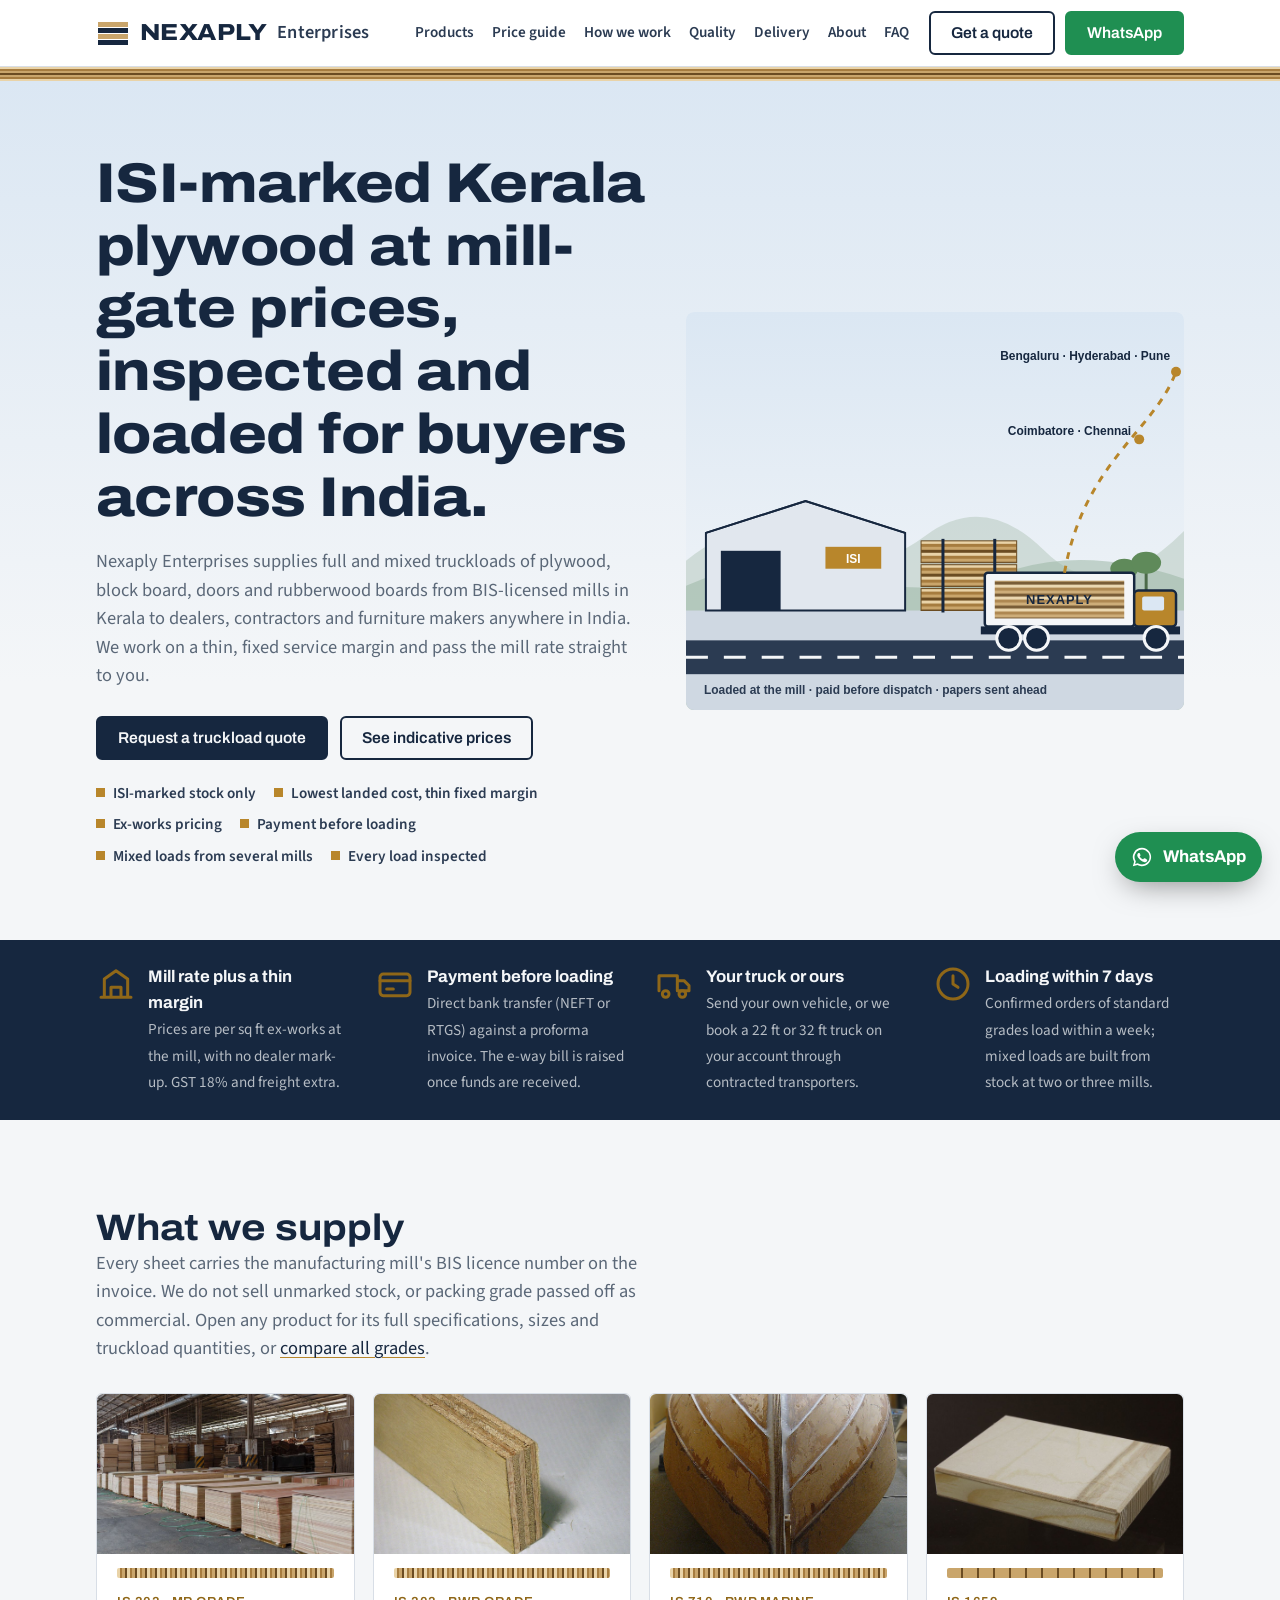
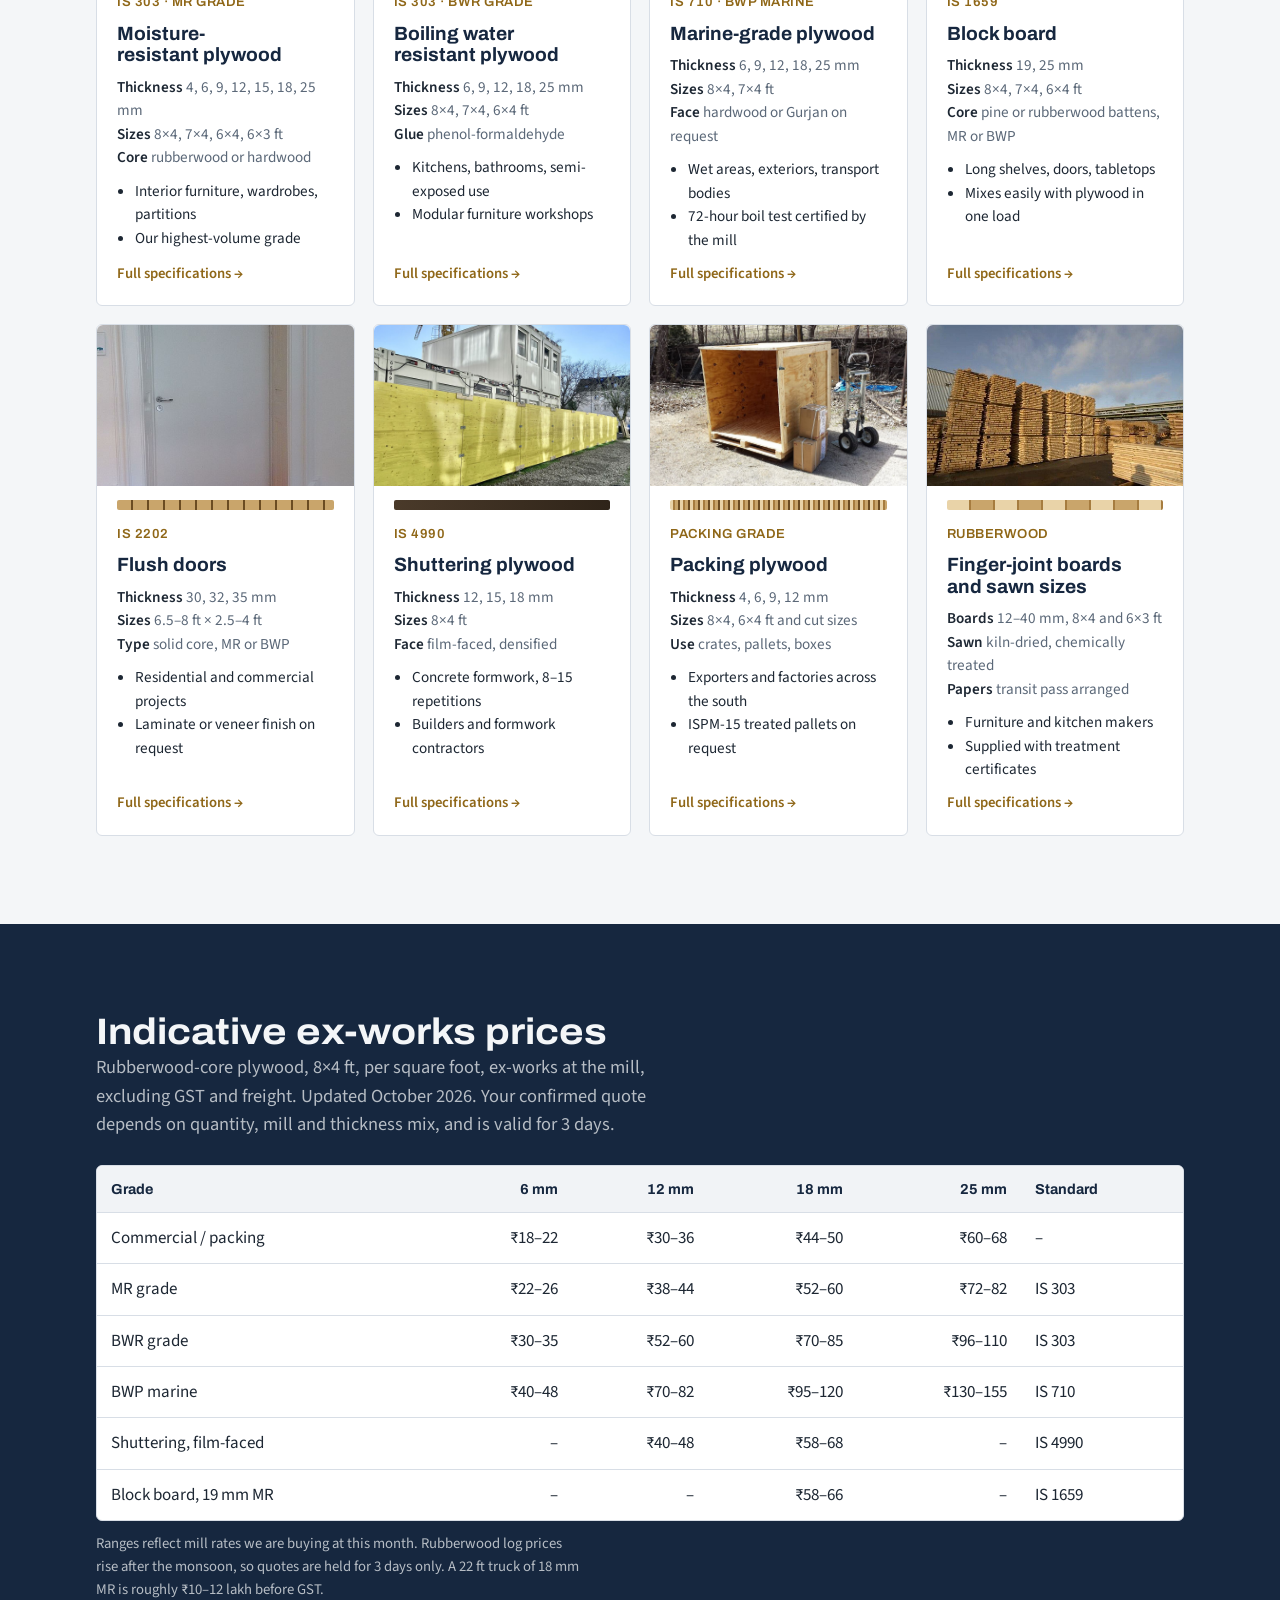
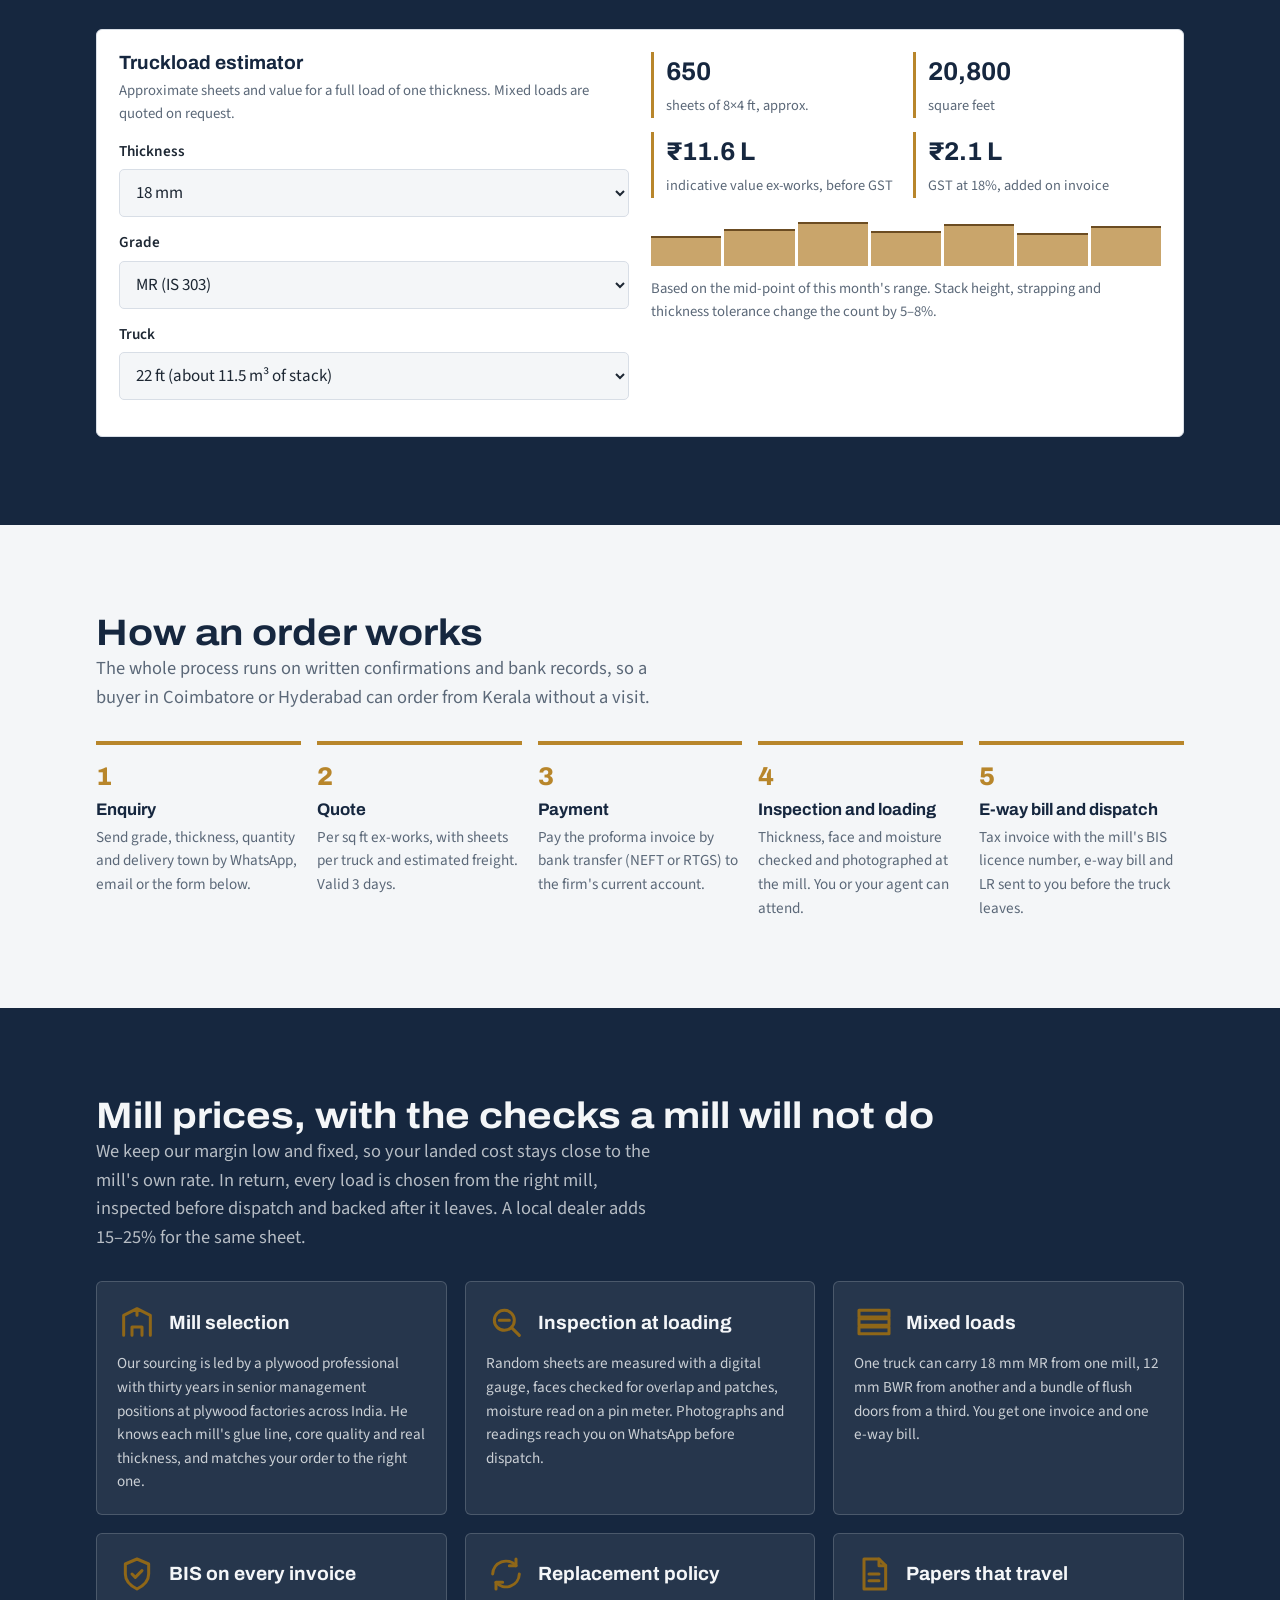
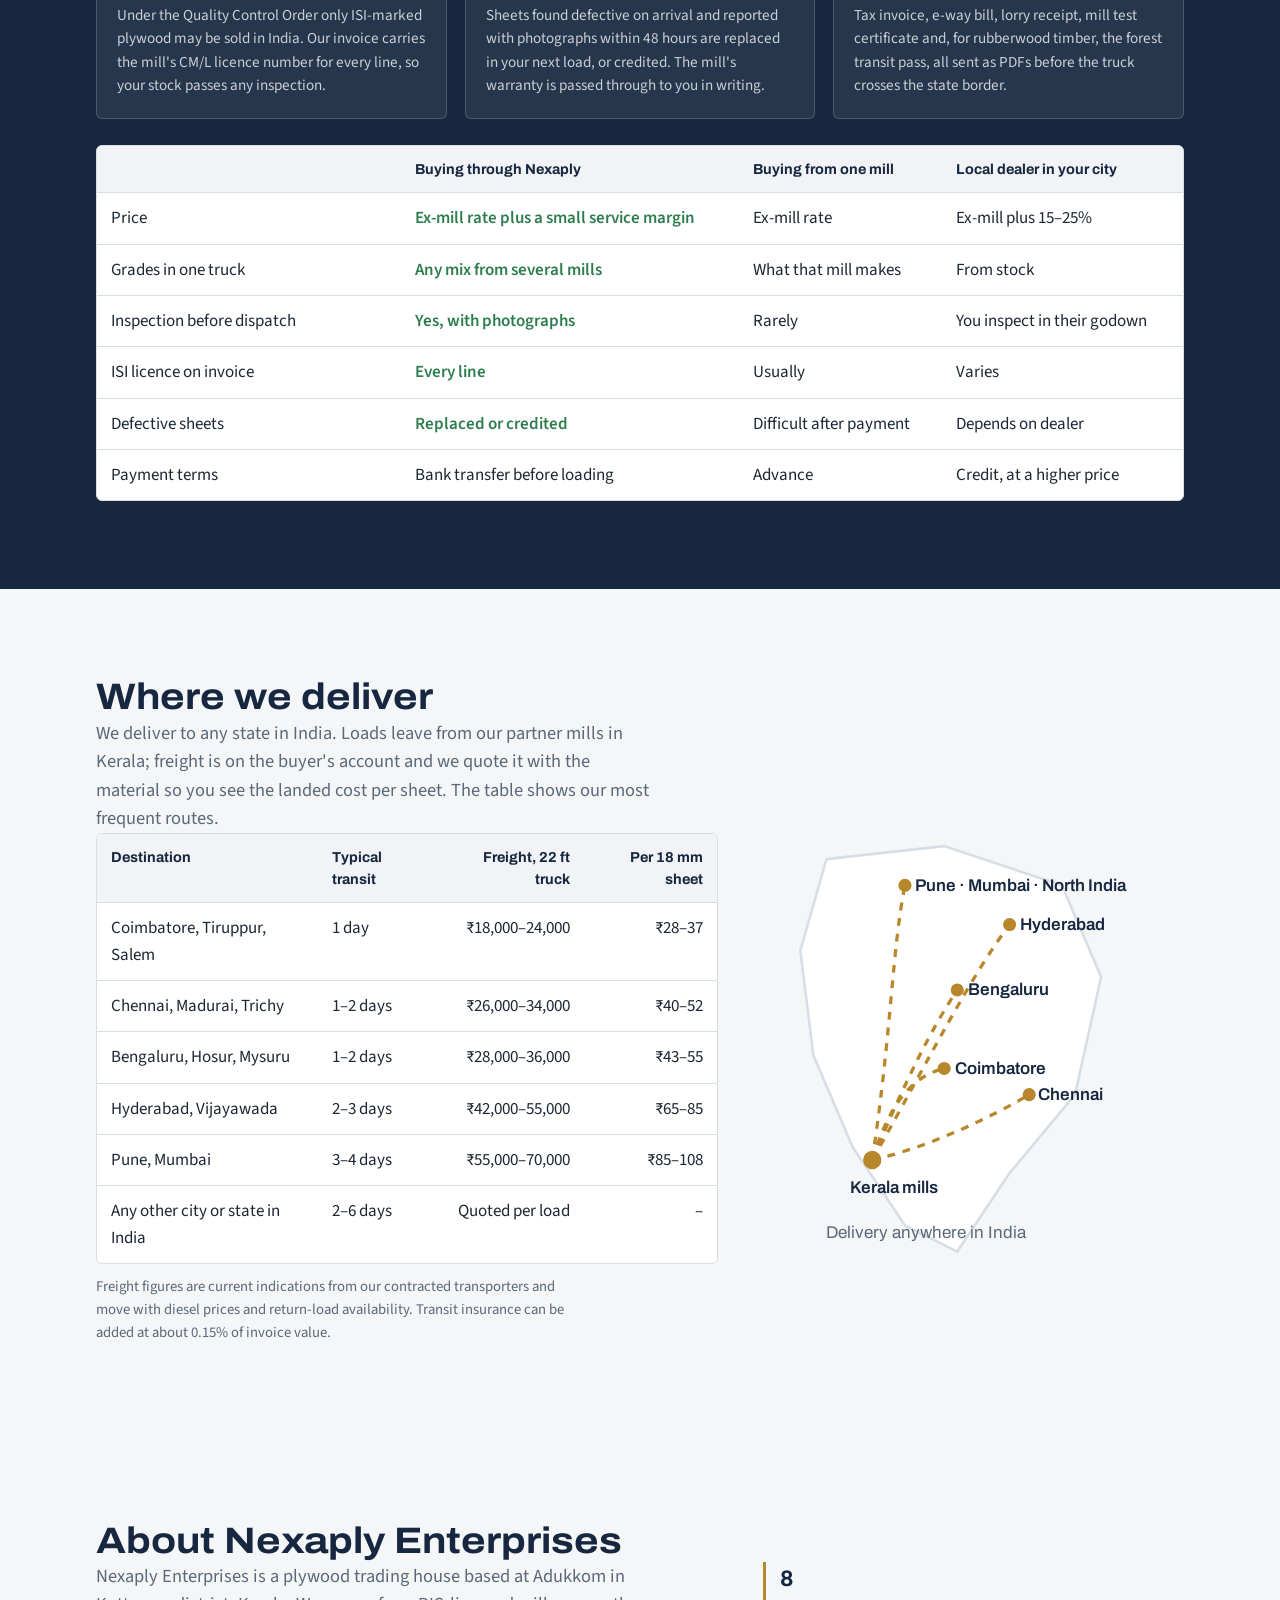
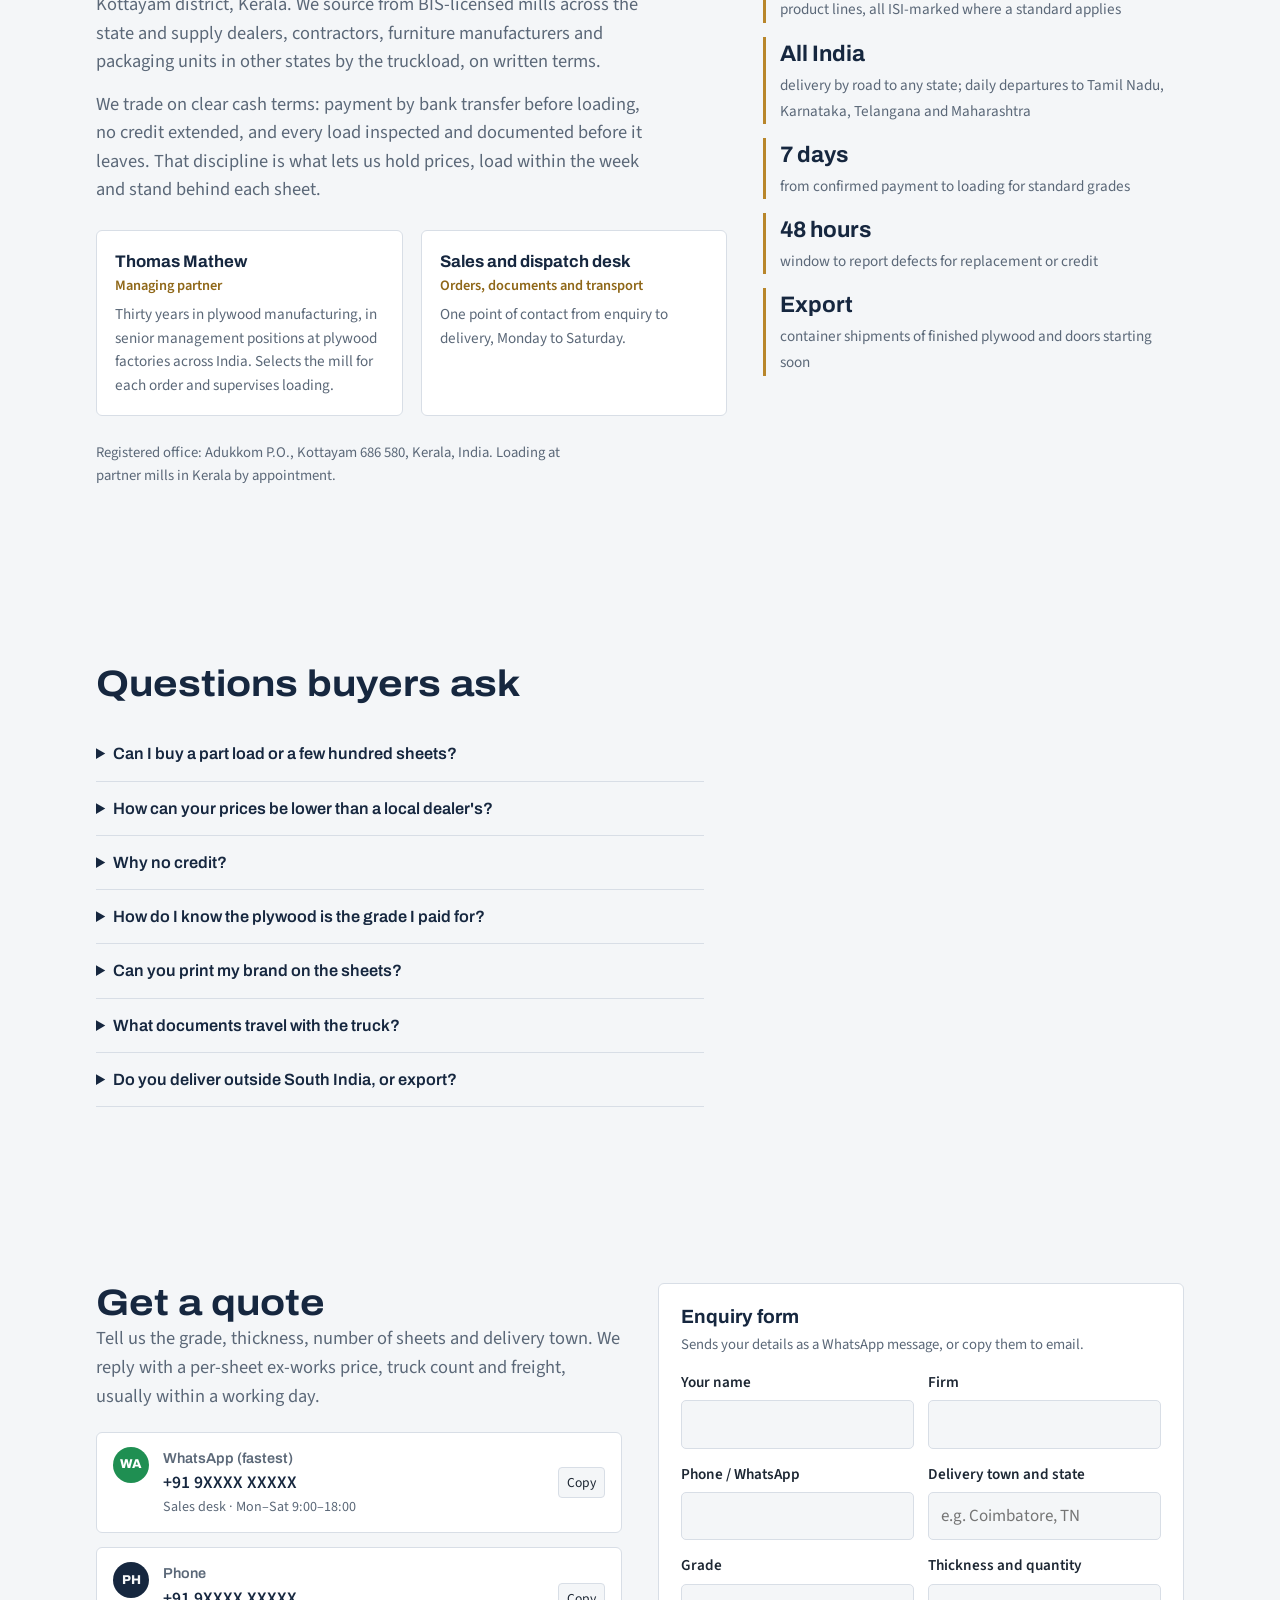
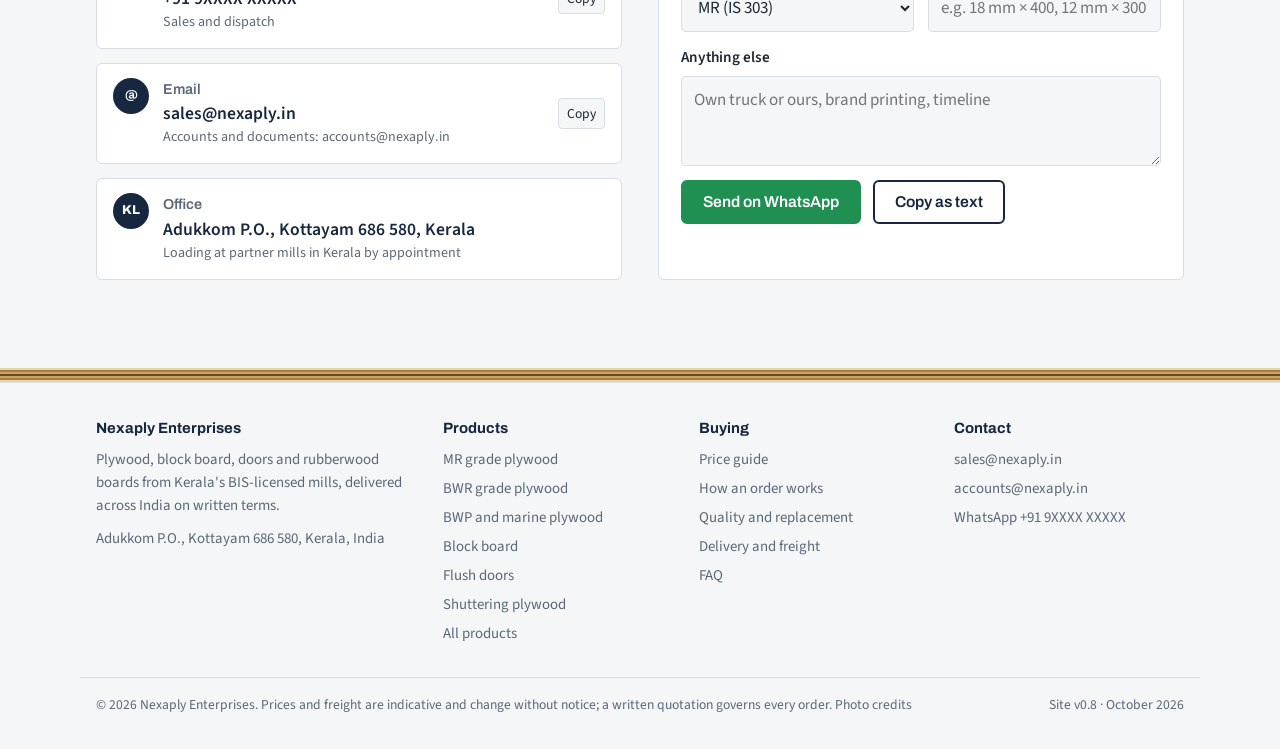
==== commit 8a723856: "Add product pages with specs, sizes and photos (v0.8) Separate page for each product type (MR, BWR, " ====
--- a/index.html
+++ b/index.html
@@ -70,32 +70,32 @@
 <section id="products">
   <div class="wrap">
     <h2>What we supply</h2>
-    <p class="lede">Every sheet carries the manufacturing mill's BIS licence number on the invoice. We do not sell unmarked stock, or packing grade passed off as commercial.</p>
+    <p class="lede">Every sheet carries the manufacturing mill's BIS licence number on the invoice. We do not sell unmarked stock, or packing grade passed off as commercial. Open any product for its full specifications, sizes and truckload quantities, or <a href="products/index.html">compare all grades</a>.</p>
     <div class="grid g4">
-      <div class="card"><div class="edge"></div><span class="std">IS 303 · MR GRADE</span><h3>Moisture-resistant plywood</h3>
+      <div class="card"><a class="photo" href="products/mr-plywood.html"><img src="assets/photos/mr1.jpg" alt="" loading="lazy"></a><div class="edge"></div><span class="std">IS 303 · MR GRADE</span><h3>Moisture-resistant plywood</h3>
         <p class="spec"><b>Thickness</b> 4, 6, 9, 12, 15, 18, 25 mm<br><b>Sizes</b> 8×4, 7×4, 6×4, 6×3 ft<br><b>Core</b> rubberwood or hardwood</p>
-        <ul><li>Interior furniture, wardrobes, partitions</li><li>Our highest-volume grade</li></ul></div>
-      <div class="card"><div class="edge"></div><span class="std">IS 303 · BWR GRADE</span><h3>Boiling water resistant plywood</h3>
+        <ul><li>Interior furniture, wardrobes, partitions</li><li>Our highest-volume grade</li></ul><a class="more" href="products/mr-plywood.html">Full specifications →</a></div>
+      <div class="card"><a class="photo" href="products/bwr-plywood.html"><img src="assets/photos/bwr1.jpg" alt="" loading="lazy"></a><div class="edge"></div><span class="std">IS 303 · BWR GRADE</span><h3>Boiling water resistant plywood</h3>
         <p class="spec"><b>Thickness</b> 6, 9, 12, 18, 25 mm<br><b>Sizes</b> 8×4, 7×4, 6×4 ft<br><b>Glue</b> phenol-formaldehyde</p>
-        <ul><li>Kitchens, bathrooms, semi-exposed use</li><li>Modular furniture workshops</li></ul></div>
-      <div class="card"><div class="edge"></div><span class="std">IS 710 · BWP MARINE</span><h3>Marine-grade plywood</h3>
+        <ul><li>Kitchens, bathrooms, semi-exposed use</li><li>Modular furniture workshops</li></ul><a class="more" href="products/bwr-plywood.html">Full specifications →</a></div>
+      <div class="card"><a class="photo" href="products/marine-plywood.html"><img src="assets/photos/bwp2.jpg" alt="" loading="lazy"></a><div class="edge"></div><span class="std">IS 710 · BWP MARINE</span><h3>Marine-grade plywood</h3>
         <p class="spec"><b>Thickness</b> 6, 9, 12, 18, 25 mm<br><b>Sizes</b> 8×4, 7×4 ft<br><b>Face</b> hardwood or Gurjan on request</p>
-        <ul><li>Wet areas, exteriors, transport bodies</li><li>72-hour boil test certified by the mill</li></ul></div>
-      <div class="card"><div class="edge d3"></div><span class="std">IS 1659</span><h3>Block board</h3>
+        <ul><li>Wet areas, exteriors, transport bodies</li><li>72-hour boil test certified by the mill</li></ul><a class="more" href="products/marine-plywood.html">Full specifications →</a></div>
+      <div class="card"><a class="photo" href="products/block-board.html"><img src="assets/photos/bb1.jpg" alt="" loading="lazy"></a><div class="edge d3"></div><span class="std">IS 1659</span><h3>Block board</h3>
         <p class="spec"><b>Thickness</b> 19, 25 mm<br><b>Sizes</b> 8×4, 7×4, 6×4 ft<br><b>Core</b> pine or rubberwood battens, MR or BWP</p>
-        <ul><li>Long shelves, doors, tabletops</li><li>Mixes easily with plywood in one load</li></ul></div>
-      <div class="card"><div class="edge d3"></div><span class="std">IS 2202</span><h3>Flush doors</h3>
+        <ul><li>Long shelves, doors, tabletops</li><li>Mixes easily with plywood in one load</li></ul><a class="more" href="products/block-board.html">Full specifications →</a></div>
+      <div class="card"><a class="photo" href="products/flush-doors.html"><img src="assets/photos/fd1.jpg" alt="" loading="lazy"></a><div class="edge d3"></div><span class="std">IS 2202</span><h3>Flush doors</h3>
         <p class="spec"><b>Thickness</b> 30, 32, 35 mm<br><b>Sizes</b> 6.5–8 ft × 2.5–4 ft<br><b>Type</b> solid core, MR or BWP</p>
-        <ul><li>Residential and commercial projects</li><li>Laminate or veneer finish on request</li></ul></div>
-      <div class="card"><div class="edge film"></div><span class="std">IS 4990</span><h3>Shuttering plywood</h3>
+        <ul><li>Residential and commercial projects</li><li>Laminate or veneer finish on request</li></ul><a class="more" href="products/flush-doors.html">Full specifications →</a></div>
+      <div class="card"><a class="photo" href="products/shuttering-plywood.html"><img src="assets/photos/sh2.jpg" alt="" loading="lazy"></a><div class="edge film"></div><span class="std">IS 4990</span><h3>Shuttering plywood</h3>
         <p class="spec"><b>Thickness</b> 12, 15, 18 mm<br><b>Sizes</b> 8×4 ft<br><b>Face</b> film-faced, densified</p>
-        <ul><li>Concrete formwork, 8–15 repetitions</li><li>Builders and formwork contractors</li></ul></div>
-      <div class="card"><div class="edge"></div><span class="std">PACKING GRADE</span><h3>Packing plywood</h3>
+        <ul><li>Concrete formwork, 8–15 repetitions</li><li>Builders and formwork contractors</li></ul><a class="more" href="products/shuttering-plywood.html">Full specifications →</a></div>
+      <div class="card"><a class="photo" href="products/commercial-packing-plywood.html"><img src="assets/photos/pk1.jpg" alt="" loading="lazy"></a><div class="edge"></div><span class="std">PACKING GRADE</span><h3>Packing plywood</h3>
         <p class="spec"><b>Thickness</b> 4, 6, 9, 12 mm<br><b>Sizes</b> 8×4, 6×4 ft and cut sizes<br><b>Use</b> crates, pallets, boxes</p>
-        <ul><li>Exporters and factories across the south</li><li>ISPM-15 treated pallets on request</li></ul></div>
-      <div class="card"><div class="edge fj"></div><span class="std">RUBBERWOOD</span><h3>Finger-joint boards and sawn sizes</h3>
+        <ul><li>Exporters and factories across the south</li><li>ISPM-15 treated pallets on request</li></ul><a class="more" href="products/commercial-packing-plywood.html">Full specifications →</a></div>
+      <div class="card"><a class="photo" href="products/rubberwood-boards.html"><img src="assets/photos/rw2.jpg" alt="" loading="lazy"></a><div class="edge fj"></div><span class="std">RUBBERWOOD</span><h3>Finger-joint boards and sawn sizes</h3>
         <p class="spec"><b>Boards</b> 12–40 mm, 8×4 and 6×3 ft<br><b>Sawn</b> kiln-dried, chemically treated<br><b>Papers</b> transit pass arranged</p>
-        <ul><li>Furniture and kitchen makers</li><li>Supplied with treatment certificates</li></ul></div>
+        <ul><li>Furniture and kitchen makers</li><li>Supplied with treatment certificates</li></ul><a class="more" href="products/rubberwood-boards.html">Full specifications →</a></div>
     </div>
   </div>
 </section>
@@ -312,11 +312,11 @@
 <footer>
   <div class="wrap">
     <div><b>Nexaply Enterprises</b><p>Plywood, block board, doors and rubberwood boards from Kerala's BIS-licensed mills, delivered across India on written terms.</p><p style="margin-top:10px">Adukkom P.O., Kottayam 686 580, Kerala, India</p></div>
-    <div><b>Products</b><a href="#products">MR and BWR plywood</a><a href="#products">BWP marine plywood</a><a href="#products">Block board and doors</a><a href="#products">Shuttering and packing</a><a href="#products">Rubberwood boards</a></div>
+    <div><b>Products</b><a href="products/mr-plywood.html">MR grade plywood</a><a href="products/bwr-plywood.html">BWR grade plywood</a><a href="products/marine-plywood.html">BWP and marine plywood</a><a href="products/block-board.html">Block board</a><a href="products/flush-doors.html">Flush doors</a><a href="products/shuttering-plywood.html">Shuttering plywood</a><a href="products/index.html">All products</a></div>
     <div><b>Buying</b><a href="#prices">Price guide</a><a href="#how">How an order works</a><a href="#quality">Quality and replacement</a><a href="#delivery">Delivery and freight</a><a href="#faq">FAQ</a></div>
     <div><b>Contact</b><a href="#contact">sales@nexaply.in</a><a href="#contact">accounts@nexaply.in</a><a href="#contact">WhatsApp +91 9XXXX XXXXX</a></div>
   </div>
-  <div class="wrap legal"><span>© 2026 Nexaply Enterprises. Prices and freight are indicative and change without notice; a written quotation governs every order.</span><span>Site v0.7 · October 2026</span></div>
+  <div class="wrap legal"><span>© 2026 Nexaply Enterprises. Prices and freight are indicative and change without notice; a written quotation governs every order. <a href="credits.html">Photo credits</a></span><span>Site v0.8 · October 2026</span></div>
 </footer>
 
 <a class="fab" href="https://wa.me/919XXXXXXXXX?text=Hello%20Nexaply%2C%20I%20need%20a%20quote%20for%20plywood." target="_blank" rel="noopener" aria-label="Chat on WhatsApp">
--- a/css/style.css
+++ b/css/style.css
@@ -1,4 +1,4 @@
-/* Nexaply Enterprises — site styles (v0.3) */
+/* Nexaply Enterprises — site styles (v0.8) */
 /* Layout: left-aligned, 1120px measure; plywood cross-section stripes and flat line illustrations as the graphic language. */
 :root{
   --bg:#f4f6f8; --surface:#ffffff; --ink:#16273f; --ink-2:#2b3b52; --fg:#1d2733; --muted:#5b6878; --line:#d8dee6;
@@ -200,3 +200,56 @@
 .fab svg{width:22px;height:22px;fill:#fff}
 @media (prefers-reduced-motion:no-preference){.btn,.fab{transition:filter .15s}}
 .scene img{width:100%;height:auto;display:block;border-radius:8px}
+
+/* product pages (v0.8) */
+.phero{padding-block:clamp(28px,4vw,48px) clamp(32px,5vw,56px);background:linear-gradient(180deg,var(--sky) 0%,var(--bg) 80%)}
+.crumb{font-size:.9rem;color:var(--muted);margin-bottom:16px}
+.crumb a{color:var(--muted)}
+.phero .std,.pcard .std{font-family:var(--font-display);font-weight:600;font-size:.82rem;color:var(--amber-2);letter-spacing:.04em;display:block;margin-bottom:8px}
+.phero .lede{margin-top:14px}
+.pgrid{display:grid;grid-template-columns:1.05fr .95fr;gap:36px;align-items:center}
+@media (max-width:860px){.pgrid{grid-template-columns:1fr}}
+.pfig{margin:0;min-width:0}
+.pfig img{width:100%;height:auto;display:block;border-radius:8px;border:1px solid var(--line);aspect-ratio:4/3;object-fit:cover;background:var(--line)}
+.pfig.main img{aspect-ratio:3/2}
+.pfig figcaption{font-size:.88rem;color:var(--muted);margin-top:8px}
+.pfig .cr{display:block;font-size:.78rem;opacity:.85;margin-top:2px}
+.pbody{padding-top:clamp(28px,4vw,48px)}
+.pbody h2{font-size:clamp(1.3rem,2.4vw,1.7rem);margin-top:34px}
+.pbody h2:first-child{margin-top:0}
+.pcols{display:grid;grid-template-columns:1.25fr .75fr;gap:36px;align-items:start}
+@media (max-width:900px){.pcols{grid-template-columns:1fr}}
+.pcols aside{display:grid;gap:18px;min-width:0}
+.pbody .tbl{margin-top:16px}
+.spec-t table{min-width:0}
+.spec-t th{width:34%;background:color-mix(in srgb,var(--line) 25%,var(--surface));font-size:.92rem}
+.pcta{margin-top:40px;display:flex;flex-wrap:wrap;align-items:center;gap:14px 18px;background:var(--band);color:var(--band-fg);border-radius:8px;padding:22px}
+.pcta>div{flex:1 1 320px}
+.pcta h3{color:var(--band-fg)}
+.pcta p{color:color-mix(in srgb,var(--band-fg) 75%,transparent);margin-top:4px}
+.pcta .btn.alt{color:var(--band-fg);border-color:var(--band-fg)}
+.pchips{display:flex;flex-wrap:wrap;gap:10px;margin-top:16px}
+.pchip{display:flex;align-items:center;gap:10px;border:1px solid var(--line);background:var(--surface);border-radius:6px;padding:10px 14px;text-decoration:none;font-weight:600;color:var(--ink)}
+.pchip .edge{width:26px;height:10px;border-radius:2px;background:repeating-linear-gradient(90deg,var(--ply1) 0 3px,var(--ply3) 3px 5px,var(--ply2) 5px 8px,var(--ply4) 8px 10px)}
+.pchip .edge.d3{background:repeating-linear-gradient(90deg,var(--ply2) 0 10px,var(--ply4) 10px 12px)}
+.pchip .edge.film{background:linear-gradient(90deg,#4a3a2a,#2f2419)}
+.pchip .edge.fj{background:repeating-linear-gradient(90deg,var(--ply1) 0 12px,var(--ply3) 12px 13px)}
+.pcards{display:grid;grid-template-columns:repeat(4,1fr);gap:18px;margin-top:30px}
+@media (max-width:980px){.pcards{grid-template-columns:repeat(2,1fr)}}
+@media (max-width:520px){.pcards{grid-template-columns:1fr}}
+.pcard{display:flex;flex-direction:column;background:var(--surface);border:1px solid var(--line);border-radius:8px;overflow:hidden;text-decoration:none;color:var(--fg);min-width:0}
+.pcard img{width:100%;aspect-ratio:4/3;object-fit:cover;display:block;background:var(--line)}
+.pcard>div{padding:16px;display:flex;flex-direction:column;gap:6px;flex:1}
+.pcard .spec{font-size:.92rem;color:var(--muted)}
+.pcard .spec b{color:var(--fg)}
+.pcard .more{margin-top:auto;font-weight:600;color:var(--amber-2);font-size:.92rem}
+.pcard:hover{border-color:var(--amber)}
+.card a.more{margin-top:auto;font-weight:600;color:var(--amber-2);font-size:.92rem;text-decoration:none}
+.card a.photo{display:block;margin:-20px -20px 4px;border-radius:6px 6px 0 0;overflow:hidden}
+.card a.photo img{width:100%;aspect-ratio:16/10;object-fit:cover;display:block;background:var(--line)}
+.legal a{display:inline;color:var(--muted)}
+footer .wrap.legal{display:flex}
+.pcols>div{min-width:0}
+@media (max-width:480px){header .wrap{gap:10px}.brand b{font-size:1.2rem}.brand span{font-size:.95rem}.hdr-cta .btn{padding:10px 12px;font-size:.9rem}}
+.pcard img{height:auto}
+.pbody table{min-width:0}
